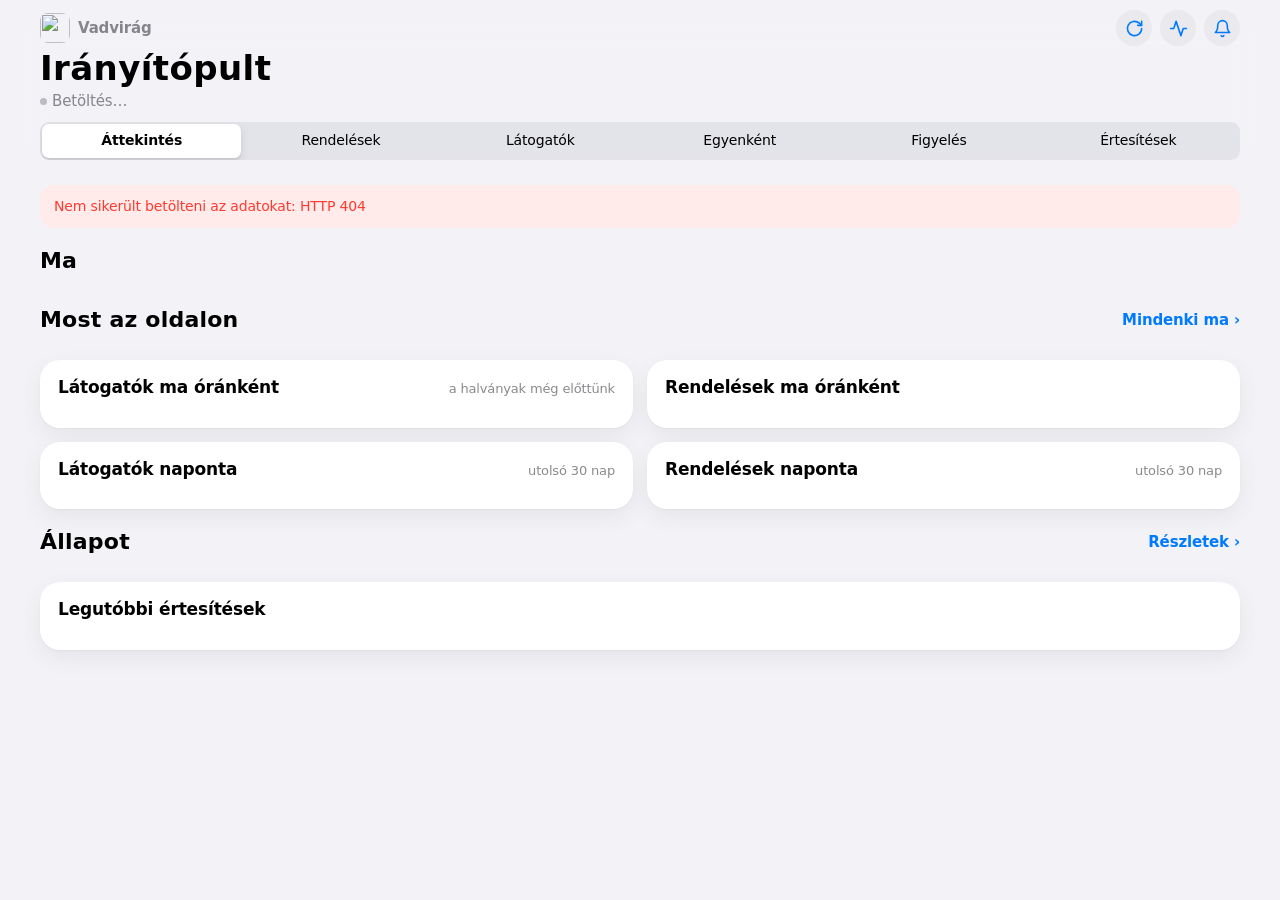
==== dashboard-source/web/index.html @ 9c8f510b "Fix 'e.target.matches is not a function' on in-app browsers Some browsers fire focusin/click with th" ====
<!doctype html>
<html lang="hu">
<head>
<meta charset="utf-8">
<meta name="viewport" content="width=device-width,initial-scale=1,viewport-fit=cover">
<meta name="theme-color" content="#f2f2f7" media="(prefers-color-scheme: light)">
<meta name="theme-color" content="#000000" media="(prefers-color-scheme: dark)">
<meta name="apple-mobile-web-app-capable" content="yes">
<meta name="apple-mobile-web-app-title" content="Irányítópult">
<link rel="icon" href="/icon.png">
<link rel="apple-touch-icon" href="/icon.png">
<title>Irányítópult – Vadvirág</title>
<style>
/* ugyanaz a rendszer, mint a Vadvirág Rendelések appban */
:root{
  --bg:#f2f2f7;--card:#ffffff;--card2:#f2f2f7;--fill:rgba(118,118,128,.12);--fill2:rgba(118,118,128,.08);
  --label:#000;--label2:rgba(60,60,67,.6);--label3:rgba(60,60,67,.3);--sep:rgba(60,60,67,.18);
  --red:#ff3b30;--green:#34c759;--blue:#007aff;--orange:#ff9500;--purple:#af52de;--teal:#30b0c7;--indigo:#5856d6;--pink:#ff2d55;--brand:#c4140a;
  --bar:rgba(242,242,247,.78);--shadow:0 1px 2px rgba(0,0,0,.04),0 8px 24px rgba(0,0,0,.06);
  --grid:rgba(60,60,67,.1);--tip:#1c1c1e;
}
@media (prefers-color-scheme:dark){:root{
  --bg:#000;--card:#1c1c1e;--card2:#2c2c2e;--fill:rgba(118,118,128,.24);--fill2:rgba(118,118,128,.16);
  --label:#fff;--label2:rgba(235,235,245,.6);--label3:rgba(235,235,245,.3);--sep:rgba(84,84,88,.6);
  --red:#ff453a;--green:#30d158;--blue:#0a84ff;--orange:#ff9f0a;--purple:#bf5af2;--teal:#40c8e0;--indigo:#5e5ce6;--pink:#ff375f;
  --bar:rgba(0,0,0,.72);--shadow:none;--grid:rgba(235,235,245,.1);--tip:#3a3a3c;
}}
*{box-sizing:border-box;margin:0;padding:0;-webkit-tap-highlight-color:transparent}
html{-webkit-text-size-adjust:100%}
body{background:var(--bg);color:var(--label);font:15px/1.4 -apple-system,BlinkMacSystemFont,"SF Pro Text","Inter","Segoe UI Variable","Segoe UI",system-ui,sans-serif;letter-spacing:-.01em;-webkit-font-smoothing:antialiased;min-height:100vh}
button,input,select{font:inherit;letter-spacing:inherit;color:inherit}
button{cursor:pointer;border:0;background:none;padding:0}
a{color:var(--blue);text-decoration:none}
svg{width:18px;height:18px;fill:none;stroke:currentColor;stroke-width:2;stroke-linecap:round;stroke-linejoin:round;flex:none}
:focus-visible{outline:3px solid color-mix(in srgb,var(--blue) 50%,transparent);outline-offset:2px;border-radius:10px}

/* navigációs sáv – mint a Rendelésekben */
.nav{position:sticky;top:0;z-index:20;background:var(--bar);backdrop-filter:saturate(180%) blur(20px);-webkit-backdrop-filter:saturate(180%) blur(20px);border-bottom:.5px solid transparent;transition:border-color .2s;padding-top:env(safe-area-inset-top)}
.nav.scrolled{border-bottom-color:var(--sep)}
.navrow{max-width:1240px;margin:0 auto;display:flex;align-items:center;gap:8px;padding:10px 20px 0;min-height:44px}
.navrow .sp{flex:1}
.applogo{width:30px;height:30px;border-radius:8px;display:block}
.navname{font-weight:600;font-size:15px;color:var(--label2)}
.ibtn{width:36px;height:36px;border-radius:50%;display:grid;place-items:center;background:var(--fill2);color:var(--blue);transition:transform .15s,background .15s;position:relative}
.ibtn:active{transform:scale(.92);background:var(--fill)}
.ibtn svg{width:19px;height:19px}
.ibtn.spin svg{animation:spin .8s linear infinite}
@keyframes spin{to{transform:rotate(360deg)}}
.ibtn .bdg[hidden]{display:none}
.ibtn .bdg{position:absolute;top:-3px;right:-3px;min-width:18px;height:18px;border-radius:9px;background:var(--red);color:#fff;font-size:11px;font-weight:700;display:grid;place-items:center;padding:0 5px}
.ttl{max-width:1240px;margin:0 auto;padding:2px 20px 10px}
.ttl h1{font-size:34px;line-height:41px;font-weight:700;letter-spacing:.012em}
.ttl .sub{color:var(--label2);font-size:15px;margin-top:2px;display:flex;gap:6px 14px;flex-wrap:wrap;align-items:center}
.dot{width:7px;height:7px;border-radius:50%;display:inline-block;margin-right:5px;vertical-align:1px;background:var(--label3)}
.dot.g{background:var(--green)}.dot.r{background:var(--red)}.dot.o{background:var(--orange)}
.dot.live{background:var(--green);box-shadow:0 0 0 0 color-mix(in srgb,var(--green) 60%,transparent);animation:ping 2s infinite}
@keyframes ping{70%{box-shadow:0 0 0 6px transparent}100%{box-shadow:0 0 0 0 transparent}}

/* szegmentált vezérlő csúszó gombbal */
.segwrap{max-width:1240px;margin:0 auto;padding:0 20px 12px}
.seg{display:flex;background:var(--fill);border-radius:9px;padding:2px;position:relative;overflow-x:auto;scrollbar-width:none}
.seg::-webkit-scrollbar{display:none}
.seg button{flex:1;min-width:max-content;padding:7px 14px;font-size:14px;font-weight:500;border-radius:7px;position:relative;z-index:1;white-space:nowrap;transition:color .2s}
.seg button[aria-selected=true],.seg button[aria-pressed=true]{font-weight:600}
.seg .knob{position:absolute;top:2px;bottom:2px;border-radius:7px;background:var(--card);box-shadow:0 3px 8px rgba(0,0,0,.12),0 3px 1px rgba(0,0,0,.04);transition:left .32s cubic-bezier(.3,.7,.2,1),width .32s cubic-bezier(.3,.7,.2,1);z-index:0}
@media (prefers-color-scheme:dark){.seg .knob{background:#636366}}
.seg .n{display:inline-block;min-width:20px;height:20px;line-height:20px;padding:0 6px;border-radius:10px;font-size:12px;font-weight:600;margin-left:6px;background:var(--red);color:#fff;font-variant-numeric:tabular-nums}
.seg.small{display:inline-flex}
.seg.small button{padding:6px 12px;font-size:13px}

main{max-width:1240px;margin:0 auto;padding:6px 20px 60px}
.view[hidden]{display:none}
.hdr{display:flex;align-items:center;gap:12px;flex-wrap:wrap;margin:18px 0 10px}
.hdr h2{font-size:22px;font-weight:700;letter-spacing:.01em}
.hdr .sp{flex:1}
.grid{display:grid;gap:14px}
.g2{grid-template-columns:repeat(2,minmax(0,1fr))}
.g3{grid-template-columns:repeat(3,minmax(0,1fr))}
.card{background:var(--card);border-radius:20px;box-shadow:var(--shadow);padding:16px 18px;min-width:0}
.card h3{font-size:17px;font-weight:600;margin-bottom:12px;display:flex;align-items:baseline;gap:8px}
.card h3 small{font-size:13px;font-weight:400;color:var(--label2);margin-left:auto;text-align:right}
.card .note,.note{font-size:13px;color:var(--label2);margin-top:10px;line-height:1.4}

/* KPI csempék, ikonnal */
.kpis{display:grid;grid-template-columns:repeat(auto-fill,minmax(170px,1fr));gap:12px}
.kpi{background:var(--card);border-radius:18px;box-shadow:var(--shadow);padding:14px 16px;min-width:0}
.kpi .h{display:flex;align-items:center;gap:8px;font-size:13px;color:var(--label2);font-weight:500}
.sq{width:26px;height:26px;border-radius:7px;display:grid;place-items:center;color:#fff;flex:none}
.sq svg{width:15px;height:15px;stroke-width:2.2}
.kpi .v{font-size:28px;font-weight:700;margin-top:8px;letter-spacing:-.02em;font-variant-numeric:tabular-nums;white-space:nowrap;overflow:hidden;text-overflow:ellipsis}
.kpi .s{font-size:13px;color:var(--label2);margin-top:2px;white-space:nowrap;overflow:hidden;text-overflow:ellipsis}
.up{color:var(--green);font-weight:600}.down{color:var(--red);font-weight:600}

/* állapot */
.checks{display:grid;grid-template-columns:repeat(auto-fill,minmax(220px,1fr));gap:12px}
.chk{display:flex;gap:12px;align-items:flex-start;background:var(--card);border-radius:18px;box-shadow:var(--shadow);padding:14px 16px}
.chk b{display:block;font-size:15px;font-weight:600}
.chk>div>span{display:block;font-size:13px;color:var(--label2);line-height:1.35;word-break:break-word}
.chk.bad{box-shadow:inset 0 0 0 1.5px var(--red),var(--shadow)}

/* oszlopdiagram */
.chart{position:relative}
.chart svg{width:100%;height:auto;display:block;overflow:visible;fill:none;stroke:none}
.chart .ax{font:500 11px -apple-system,BlinkMacSystemFont,"Inter",system-ui,sans-serif;fill:var(--label2);stroke:none}
.chart .gl{stroke:var(--grid);stroke-width:1}
.chart .hit{fill:transparent}
.chart .b{opacity:.92}.chart .b.dim{opacity:.35}.chart .b.on{opacity:1;filter:brightness(.88)}
.tip{position:absolute;pointer-events:none;background:var(--tip);color:#fff;font-size:12.5px;font-weight:500;padding:6px 10px;border-radius:9px;white-space:nowrap;transform:translate(-50%,-100%);margin-top:-8px;opacity:0;transition:opacity .12s;z-index:50;box-shadow:0 6px 18px rgba(0,0,0,.18)}
.tip.show{opacity:1}
.empty{color:var(--label2);font-size:14px;padding:18px 0;text-align:center}

/* sávos lista */
.bl{list-style:none;display:grid;gap:9px}
.bl li{display:grid;grid-template-columns:minmax(0,1fr) auto;gap:3px 10px;font-size:14.5px;align-items:baseline}
.bl .n{overflow:hidden;text-overflow:ellipsis;white-space:nowrap}
.bl .c{font-weight:600;font-variant-numeric:tabular-nums}
.bl .c small{color:var(--label2);font-weight:400;margin-left:5px}
.bl .t{grid-column:1/-1;height:6px;border-radius:3px;background:var(--fill2);overflow:hidden}
.bl .t i{display:block;height:100%;border-radius:3px;background:var(--blue)}
.bl.green .t i{background:var(--green)}.bl.orange .t i{background:var(--orange)}.bl.purple .t i{background:var(--purple)}.bl.teal .t i{background:var(--teal)}.bl.red .t i{background:var(--red)}.bl.indigo .t i{background:var(--indigo)}

/* tölcsér */
.funnel{display:grid;gap:10px}
.fs{display:grid;grid-template-columns:170px minmax(0,1fr) 76px;gap:12px;align-items:center;font-size:14.5px}
.fs .t{height:28px;background:var(--fill2);border-radius:8px;overflow:hidden}
.fs .t i{display:block;height:100%;background:var(--blue);border-radius:8px;transition:width .5s cubic-bezier(.2,.8,.2,1)}
.fs:last-child .t i{background:var(--green)}
.fs .c{text-align:right;font-weight:600;font-variant-numeric:tabular-nums}
.fs .c small{display:block;font-weight:400;color:var(--label2);font-size:12px}

/* listák: rendelések, látogatók (mint egy iOS lista) */
.list{background:var(--card);border-radius:20px;box-shadow:var(--shadow);overflow:hidden}
.row{display:grid;grid-template-columns:auto minmax(0,1fr) auto;gap:2px 12px;padding:12px 16px;align-items:center;position:relative;width:100%;text-align:left}
.row+.row::before,.row+.det::before{content:"";position:absolute;top:0;left:56px;right:0;border-top:.5px solid var(--sep)}
.row .sq{width:30px;height:30px;border-radius:8px;grid-row:span 2}
.row .sq svg{width:17px;height:17px}
.row b{font-weight:600;font-size:15px;overflow:hidden;text-overflow:ellipsis;white-space:nowrap}
.row .meta{font-size:13px;color:var(--label2);overflow:hidden;text-overflow:ellipsis;white-space:nowrap;grid-column:2}
.row .right{grid-row:span 2;display:flex;gap:6px;align-items:center;justify-content:flex-end;flex-wrap:wrap;max-width:220px}
.row.click{cursor:pointer}
.row.click:active{background:var(--fill2)}
.row .chev{color:var(--label3);width:14px;height:14px;transition:transform .2s}
.row[aria-expanded=true] .chev{transform:rotate(90deg)}
.pill{display:inline-flex;align-items:center;gap:4px;font-size:12px;font-weight:600;padding:2px 8px;border-radius:999px;white-space:nowrap;background:var(--fill);color:var(--label2)}
.pill.g{background:color-mix(in srgb,var(--green) 16%,transparent);color:var(--green)}
.pill.o{background:color-mix(in srgb,var(--orange) 18%,transparent);color:color-mix(in srgb,var(--orange) 80%,#000)}
.pill.b{background:color-mix(in srgb,var(--blue) 14%,transparent);color:var(--blue)}
.pill.r{background:color-mix(in srgb,var(--red) 14%,transparent);color:var(--red)}
@media (prefers-color-scheme:dark){.pill.o{color:var(--orange)}}
.det{position:relative;padding:4px 16px 16px 58px;font-size:14px}
.det[hidden]{display:none}
.facts{display:grid;grid-template-columns:repeat(auto-fill,minmax(170px,1fr));gap:6px 18px;margin:8px 0 12px}
.facts div{font-size:13px;color:var(--label2)}
.facts div b{display:block;color:var(--label);font-size:14px;font-weight:500}
.tl{list-style:none;display:grid;gap:0;border-left:2px solid var(--sep);margin-left:6px}
.tl li{position:relative;padding:4px 0 8px 18px;font-size:14px}
.tl li::before{content:"";position:absolute;left:-6px;top:9px;width:10px;height:10px;border-radius:50%;background:var(--card);border:2px solid var(--blue)}
.tl li.g::before{border-color:var(--green);background:var(--green)}
.tl li.o::before{border-color:var(--orange)}
.tl li.r::before{border-color:var(--red)}
.tl time{color:var(--label2);font-size:12.5px;margin-right:8px;font-variant-numeric:tabular-nums}
.chips{display:flex;gap:6px;flex-wrap:wrap}

/* táblázat (rendelések) */
.tbl{width:100%;border-collapse:collapse;font-size:14px}
.tbl th{text-align:left;font-weight:600;color:var(--label2);font-size:12.5px;padding:8px;border-bottom:.5px solid var(--sep);white-space:nowrap}
.tbl td{padding:10px 8px;border-bottom:.5px solid var(--sep);vertical-align:top}
.tbl tr:last-child td{border-bottom:0}
.tbl td.num{text-align:right;font-variant-numeric:tabular-nums;white-space:nowrap}
.tbl .sub{color:var(--label2);font-size:12.5px}
.tbl-wrap{overflow-x:auto;margin:0 -6px}

/* riasztások */
.alerts{list-style:none}
.al{display:grid;grid-template-columns:auto minmax(0,1fr) auto;gap:2px 12px;padding:12px 0;position:relative}
.al+.al{border-top:.5px solid var(--sep)}
.al .sq{grid-row:span 2;width:28px;height:28px}
.al b{font-size:14.5px;font-weight:600}
.al time{font-size:12.5px;color:var(--label2);white-space:nowrap}
.al p{grid-column:2/-1;font-size:13.5px;color:var(--label2);white-space:pre-line;word-break:break-word}
.al .ns{grid-column:2/-1;font-size:12.5px;color:var(--red)}

/* beállítások – csoportosított iOS lista */
.group{background:var(--card);border-radius:14px;box-shadow:var(--shadow);overflow:hidden;margin-bottom:8px}
.gl-row{display:flex;align-items:center;gap:12px;padding:11px 16px;min-height:48px;position:relative}
.gl-row+.gl-row::before{content:"";position:absolute;top:0;left:16px;right:0;border-top:.5px solid var(--sep)}
.gl-row label,.gl-row .lb{flex:1;font-size:15.5px}
.gl-row input[type=text],.gl-row input[type=url],.gl-row input[type=password],.gl-row input[type=number],.gl-row input[type=time]{border:0;background:transparent;text-align:right;outline:0;font-size:15.5px;color:var(--label2);min-width:0;width:55%}
.gl-row input:focus{color:var(--label)}
.ghead{font-size:13px;color:var(--label2);text-transform:none;padding:18px 16px 7px}
.gfoot{font-size:13px;color:var(--label2);padding:0 16px 6px;line-height:1.4}
.sw{position:relative;width:51px;height:31px;flex:none}
.sw input{opacity:0;position:absolute;inset:0;margin:0;cursor:pointer;z-index:1}
.sw i{position:absolute;inset:0;border-radius:16px;background:var(--fill);transition:background .2s}
.sw i::after{content:"";position:absolute;top:2px;left:2px;width:27px;height:27px;border-radius:50%;background:#fff;box-shadow:0 3px 8px rgba(0,0,0,.15),0 3px 1px rgba(0,0,0,.06);transition:transform .25s cubic-bezier(.3,.7,.2,1)}
.sw input:checked+i{background:var(--green)}
.sw input:checked+i::after{transform:translateX(20px)}
.sw input:focus-visible+i{outline:3px solid color-mix(in srgb,var(--blue) 50%,transparent);outline-offset:2px}
.btn{display:inline-flex;align-items:center;justify-content:center;gap:8px;height:46px;padding:0 20px;border-radius:12px;font-weight:600;font-size:16px;white-space:nowrap;transition:transform .12s,opacity .15s}
.btn:active{transform:scale(.97)}
.btn-blue{background:var(--blue);color:#fff}
.btn-gray{background:var(--fill);color:var(--blue)}
.btns{display:flex;gap:10px;flex-wrap:wrap;margin-top:14px}
.msg{font-size:14px;font-weight:600;margin-top:10px}
.msg.ok{color:var(--green)}.msg.err{color:var(--red)}
.howto{font-size:14.5px;line-height:1.5}
.howto ol{padding-left:20px;display:grid;gap:6px;margin-top:8px}
code{background:var(--fill);padding:1px 6px;border-radius:6px;font-size:13px}
.err-box{background:color-mix(in srgb,var(--red) 10%,var(--card));color:var(--red);border-radius:14px;padding:12px 14px;font-size:14px;margin:6px 0 10px;font-weight:500}
.linkbtn{color:var(--blue);font-weight:600}

@media (max-width:900px){
  .g2,.g3{grid-template-columns:minmax(0,1fr)}
  .fs{grid-template-columns:120px minmax(0,1fr) 62px;font-size:13.5px}
  .hide-m{display:none}
  .row .right{max-width:120px}
}
@media (max-width:600px){
  .navrow,.ttl,.segwrap,main{padding-left:16px;padding-right:16px}
  .ttl h1{font-size:30px;line-height:36px}
  .seg button{padding:7px 11px;font-size:13.5px}
  .row{grid-template-columns:auto minmax(0,1fr)}
  .row b{white-space:normal}
  .row .right{grid-row:auto;grid-column:2;justify-content:flex-start;max-width:none;margin-top:4px}
  .row .chev{display:none}
  .facts{grid-template-columns:repeat(2,minmax(0,1fr))}
  .kpis{grid-template-columns:repeat(2,minmax(0,1fr));gap:10px}
  .kpi{padding:12px 14px}
  .kpi .v{font-size:23px}
  .checks{grid-template-columns:minmax(0,1fr)}
  .card{padding:14px 15px}
  .det{padding-left:16px}
  .gl-row input[type=text],.gl-row input[type=url],.gl-row input[type=password]{width:58%}
}
@media (prefers-reduced-motion:reduce){*{animation:none!important;transition:none!important}}
</style>
</head>
<body>
<header class="nav" id="nav">
  <div class="navrow">
    <img class="applogo" src="/logo.svg" alt="">
    <span class="navname">Vadvirág</span>
    <span class="sp"></span>
    <button class="ibtn" id="refresh" aria-label="Frissítés" title="Frissítés"><svg viewBox="0 0 24 24"><path d="M21 12a9 9 0 1 1-3-6.7L21 8"/><path d="M21 3v5h-5"/></svg></button>
    <button class="ibtn" id="toHealth" aria-label="Hibák és figyelés" title="Hibák és figyelés"><svg viewBox="0 0 24 24"><path d="M22 12h-4l-3 9L9 3l-3 9H2"/></svg><span class="bdg" id="badBadge" hidden></span></button>
    <button class="ibtn" id="toSettings" aria-label="Értesítések beállítása" title="Értesítések"><svg viewBox="0 0 24 24"><path d="M6 8a6 6 0 0 1 12 0c0 7 3 9 3 9H3s3-2 3-9"/><path d="M10.3 21a1.94 1.94 0 0 0 3.4 0"/></svg></button>
  </div>
  <div class="ttl">
    <h1>Irányítópult</h1>
    <div class="sub" id="sub"><span><span class="dot"></span>Betöltés…</span></div>
  </div>
  <div class="segwrap"><div class="seg" id="tabs" role="tablist">
    <button role="tab" data-view="home" aria-selected="true">Áttekintés</button>
    <button role="tab" data-view="orders">Rendelések</button>
    <button role="tab" data-view="visits">Látogatók</button>
    <button role="tab" data-view="people">Egyenként</button>
    <button role="tab" data-view="health">Figyelés</button>
    <button role="tab" data-view="settings">Értesítések</button>
  </div></div>
</header>

<main>
  <div id="topErr"></div>

  <!-- ========== ÁTTEKINTÉS ========== -->
  <section class="view" id="v-home">
    <div class="hdr"><h2>Ma</h2><span class="sp"></span><span class="note" id="todayLbl" style="margin:0"></span></div>
    <div class="kpis" id="kpiHome"></div>
    <div class="hdr"><h2>Most az oldalon</h2><span class="sp"></span><button class="linkbtn" data-goto="people">Mindenki ma ›</button></div>
    <div class="list" id="liveList"></div>
    <div class="grid g2" style="margin-top:14px">
      <div class="card"><h3>Látogatók ma óránként<small>a halványak még előttünk</small></h3><div class="chart" id="chHourVis"></div></div>
      <div class="card"><h3>Rendelések ma óránként</h3><div class="chart" id="chHourOrd"></div></div>
      <div class="card"><h3>Látogatók naponta<small>utolsó 30 nap</small></h3><div class="chart" id="chDayVis"></div></div>
      <div class="card"><h3>Rendelések naponta<small>utolsó 30 nap</small></h3><div class="chart" id="chDayOrd"></div></div>
    </div>
    <div class="hdr"><h2>Állapot</h2><span class="sp"></span><button class="linkbtn" data-goto="health">Részletek ›</button></div>
    <div class="checks" id="checksHome"></div>
    <div class="card" style="margin-top:14px"><h3>Legutóbbi értesítések</h3><ul class="alerts" id="alertsHome"></ul></div>
  </section>

  <!-- ========== RENDELÉSEK ========== -->
  <section class="view" id="v-orders" hidden>
    <div class="hdr"><h2>Rendelések</h2><span class="sp"></span><div class="seg small" data-period></div></div>
    <div class="kpis" id="kpiOrders"></div>
    <div class="grid g2" style="margin-top:14px">
      <div class="card"><h3>Rendelések naponta</h3><div class="chart" id="chOrdDays"></div></div>
      <div class="card"><h3>Online bevétel naponta<small>forint</small></h3><div class="chart" id="chRevDays"></div></div>
      <div class="card"><h3>Mikor rendelnek?<small>óra szerint</small></h3><div class="chart" id="chOrdHours"></div></div>
      <div class="card"><h3>A hét napjai szerint</h3><div class="chart" id="chOrdWeek"></div></div>
    </div>
    <div class="grid g3" style="margin-top:14px">
      <div class="card"><h3>Legtöbbet rendelt ételek<small>adag</small></h3><ul class="bl green" id="topDishes"></ul></div>
      <div class="card"><h3>Legjobb vendégek<small>rendelés · összeg</small></h3><ul class="bl orange" id="topCust"></ul><p class="note">A vendégeket a telefonszámukból képzett névtelen kód alapján ismerjük fel.</p></div>
      <div class="card"><h3>Települések<small>kiszállítás</small></h3><ul class="bl teal" id="topTowns"></ul></div>
      <div class="card"><h3>Átvétel és fizetés</h3><ul class="bl purple" id="modes"></ul></div>
      <div class="card"><h3>Bevétel átvétel szerint</h3><ul class="bl orange" id="revModes"></ul></div>
      <div class="card"><h3>Elutasítás okai</h3><ul class="bl red" id="rejects"></ul></div>
      <div class="card"><h3>Honnan jöttek a rendelők?<small>akik elfogadták a sütit</small></h3><ul class="bl purple" id="ordRefs"></ul></div>
      <div class="card"><h3>Hányadik látogatáson rendeltek?</h3><ul class="bl indigo" id="ordVisits"></ul></div>
    </div>
    <div class="hdr"><h2>Lista</h2><span class="sp"></span><span class="note" id="ordCount" style="margin:0"></span></div>
    <div class="card"><div class="tbl-wrap"><table class="tbl" id="ordTable"></table></div>
      <p class="note">A vendégek telefonszámát, e-mail címét és pontos címét itt szándékosan nem mutatjuk; azokat a Rendelések appban látod.</p></div>
  </section>

  <!-- ========== LÁTOGATÓK ========== -->
  <section class="view" id="v-visits" hidden>
    <div class="hdr"><h2>Látogatók</h2><span class="sp"></span><div class="seg small" data-period></div></div>
    <div class="kpis" id="kpiVisits"></div>
    <div class="grid g2" style="margin-top:14px">
      <div class="card"><h3>Látogatók naponta</h3><div class="chart" id="chVisDays"></div></div>
      <div class="card"><h3>Napszak<small>látogatók óra szerint</small></h3><div class="chart" id="chVisHours"></div></div>
    </div>
    <div class="card" style="margin-top:14px"><h3>Látogatótól a rendelésig</h3><div class="funnel" id="funnel"></div>
      <p class="note">Minden lépésnél egyedi látogatókat számolunk: aki aznap többször is megnézte az étlapot, egynek számít.</p></div>
    <div class="grid g3" style="margin-top:14px">
      <div class="card"><h3>Mennyi ideig maradtak?</h3><ul class="bl indigo" id="durs"></ul></div>
      <div class="card"><h3>Meddig görgettek le?</h3><ul class="bl indigo" id="scrolls"></ul></div>
      <div class="card"><h3>Honnan jöttek?</h3><ul class="bl" id="refs"></ul></div>
      <div class="card"><h3>Eszköz</h3><ul class="bl" id="devices"></ul></div>
      <div class="card"><h3>Telefon / gép típusa</h3><ul class="bl" id="models"></ul><p class="note">A pontos típust a Chrome, Edge és Samsung böngésző árulja el; iPhone-nál csak annyit, hogy iPhone.</p></div>
      <div class="card"><h3>Rendszer</h3><ul class="bl" id="oss"></ul></div>
      <div class="card"><h3>Böngésző</h3><ul class="bl" id="browsers"></ul></div>
      <div class="card"><h3>Képernyőméret</h3><ul class="bl" id="screens"></ul></div>
      <div class="card"><h3>Ország</h3><ul class="bl teal" id="countries"></ul></div>
      <div class="card"><h3>Város</h3><ul class="bl teal" id="cities"></ul><p class="note" id="cityNote"></p></div>
      <div class="card"><h3>Kampánylinkek<small>utm / Facebook</small></h3><ul class="bl purple" id="campaigns"></ul></div>
      <div class="card"><h3>Az oldal nyelve</h3><ul class="bl" id="langs"></ul></div>
      <div class="card"><h3>A böngésző nyelve</h3><ul class="bl" id="blangs"></ul></div>
      <div class="card"><h3>Kapcsolat</h3><ul class="bl" id="conns"></ul></div>
      <div class="card"><h3>Mit néztek meg?<small>az oldalmegnyitások %-a</small></h3><ul class="bl" id="sections"></ul></div>
      <div class="card"><h3>Mit csináltak?</h3><ul class="bl orange" id="events"></ul></div>
      <div class="card"><h3>Kosárba tett ételek</h3><ul class="bl green" id="adds"></ul></div>
      <div class="card"><h3>Keresett települések<small>szállítunk oda</small></h3><ul class="bl teal" id="towns"></ul></div>
      <div class="card"><h3>Keresték, de nem szállítunk oda</h3><ul class="bl red" id="townsNo"></ul><p class="note">Ha valahonnan sokan keresnek, érdemes lehet oda is szállítani.</p></div>
    </div>
    <p class="note" style="margin-top:16px">Alapból sütik nélkül számolunk: naponta cserélődő, névtelen azonosítóval, IP-cím tárolása nélkül. Aki a weboldalon elfogadja a sütit, azt napokon át is felismerjük – csak náluk látszik, hogy visszatérnek-e, és a rendelésükhöz, honnan jöttek.</p>
  </section>

  <!-- ========== EGYENKÉNT ========== -->
  <section class="view" id="v-people" hidden>
    <div class="hdr"><h2>Látogatók egyenként</h2><span class="sp"></span><div class="seg small" id="dayPick"></div></div>
    <p class="note" style="margin:-4px 0 12px">Koppints egy látogatóra, hogy lásd, mit csinált. A részleteket 7 napig őrizzük.</p>
    <div class="list" id="peopleList"></div>
  </section>

  <!-- ========== FIGYELÉS ========== -->
  <section class="view" id="v-health" hidden>
    <div class="hdr"><h2>Figyelés</h2><span class="sp"></span><button class="btn btn-gray" id="checkNow" style="height:36px;font-size:14px"><svg viewBox="0 0 24 24"><path d="M21 12a9 9 0 1 1-3-6.7L21 8"/><path d="M21 3v5h-5"/></svg>Ellenőrzés most</button></div>
    <div class="checks" id="checksFull"></div>
    <div class="grid g2" style="margin-top:14px">
      <div class="card"><h3>Értesítések naplója</h3><ul class="alerts" id="alertsFull"></ul></div>
      <div class="card"><h3>Hibák a weboldalon<small>böngésző és szerver</small></h3><ul class="alerts" id="siteErrors"></ul></div>
    </div>
  </section>

  <!-- ========== ÉRTESÍTÉSEK ========== -->
  <section class="view" id="v-settings" hidden>
    <div class="grid g2" style="margin-top:12px;align-items:start">
      <form id="setForm" autocomplete="off">
        <div class="ghead">NTFY</div>
        <div class="group">
          <div class="gl-row"><label for="f_topic">Téma neve</label><input id="f_topic" type="text" name="ntfy_topic" spellcheck="false" placeholder="vadvirag-…"></div>
          <div class="gl-row"><label for="f_srv">Szerver</label><input id="f_srv" type="url" name="ntfy_server" placeholder="https://ntfy.sh"></div>
          <div class="gl-row"><label for="f_tok">Token</label><input id="f_tok" type="password" name="ntfy_token" placeholder="nem kötelező"></div>
        </div>
        <div class="gfoot">Az ntfy.sh-n a téma nyilvános: aki tudja a nevét, olvashatja, ezért legyen nehezen kitalálható. <button type="button" class="linkbtn" id="genTopic">Véletlen név kérése</button></div>

        <div class="ghead">MIRŐL SZÓLJON?</div>
        <div class="group">
          <div class="gl-row"><span class="lb">Minden új rendelés</span><span class="sw"><input type="checkbox" name="notify_new_order" aria-label="Minden új rendelés"><i></i></span></div>
          <div class="gl-row"><span class="lb">Új üzenet (foglalás, kérdés)</span><span class="sw"><input type="checkbox" name="notify_messages" aria-label="Új üzenet"><i></i></span></div>
          <div class="gl-row"><span class="lb">Napi összesítő</span><span class="sw"><input type="checkbox" name="daily_summary" aria-label="Napi összesítő"><i></i></span></div>
          <div class="gl-row"><label for="f_time">Az összesítő időpontja</label><input id="f_time" type="time" name="summary_time"></div>
          <div class="gl-row"><label for="f_pend">Szólj, ha egy rendelés ennyi perce vár</label><input id="f_pend" type="number" name="pending_minutes" min="0" max="240" style="width:70px"></div>
        </div>
        <div class="gfoot">0 perc = nem szól a váró rendelésekről.</div>

        <div class="ghead">HIBÁK</div>
        <div class="group">
          <div class="gl-row"><span class="lb">A weboldal nem válaszol</span><span class="sw"><input type="checkbox" data-mute="site" aria-label="A weboldal nem válaszol"><i></i></span></div>
          <div class="gl-row"><span class="lb">A rendeléskezelő nem válaszol</span><span class="sw"><input type="checkbox" data-mute="orders" aria-label="A rendeléskezelő nem válaszol"><i></i></span></div>
          <div class="gl-row"><span class="lb">Nem működik az online rendelés</span><span class="sw"><input type="checkbox" data-mute="link" aria-label="Nem működik az online rendelés"><i></i></span></div>
          <div class="gl-row"><span class="lb">A domain kívülről nem érhető el</span><span class="sw"><input type="checkbox" data-mute="public" aria-label="A domain kívülről nem érhető el"><i></i></span></div>
          <div class="gl-row"><span class="lb">Rendelés túl régóta vár</span><span class="sw"><input type="checkbox" data-mute="pending" aria-label="Rendelés túl régóta vár"><i></i></span></div>
          <div class="gl-row"><span class="lb">Nem ment el a vendég e-mailje</span><span class="sw"><input type="checkbox" data-mute="email" aria-label="Nem ment el a vendég e-mailje"><i></i></span></div>
          <div class="gl-row"><span class="lb">Hibák a weboldalon</span><span class="sw"><input type="checkbox" data-mute="errors" aria-label="Hibák a weboldalon"><i></i></span></div>
          <div class="gl-row"><span class="lb">Kevés a szabad hely</span><span class="sw"><input type="checkbox" data-mute="disk" aria-label="Kevés a szabad hely"><i></i></span></div>
        </div>

        <div class="ghead">CÍMEK</div>
        <div class="group">
          <div class="gl-row"><label for="f_pub">Weboldal</label><input id="f_pub" type="url" name="public_url" placeholder="https://www.vadviragetterem.com"></div>
          <div class="gl-row"><label for="f_ord">Rendeléskezelő</label><input id="f_ord" type="url" name="orders_url" placeholder="nem kötelező"></div>
        </div>
        <div class="gfoot">A weboldalt öt percenként kívülről is megnézzük. Ha megadod a rendeléskezelő címét, a rendelésekről szóló értesítésre koppintva az nyílik meg.</div>

        <div class="btns"><button class="btn btn-blue" type="submit">Mentés</button><button class="btn btn-gray" type="button" id="testBtn"><svg viewBox="0 0 24 24"><path d="M6 8a6 6 0 0 1 12 0c0 7 3 9 3 9H3s3-2 3-9"/><path d="M10.3 21a1.94 1.94 0 0 0 3.4 0"/></svg>Próba értesítés</button></div>
        <p class="msg" id="setMsg" role="status"></p>
      </form>
      <div class="card howto" style="margin-top:44px">
        <h3>Így állítsd be a telefonodon</h3>
        <ol>
          <li>Telepítsd az <b>ntfy</b> appot (App Store / Google Play).</li>
          <li>Itt kérj egy véletlen témanevet, és nyomd meg a <b>Mentés</b> gombot.</li>
          <li>Az ntfy appban nyomd meg a <b>+</b> gombot, és írd be ugyanazt a témanevet (szerver: <code>ntfy.sh</code>).</li>
          <li>Nyomd meg a <b>Próba értesítés</b> gombot – pár másodpercen belül meg kell jelennie.</li>
          <li>iPhone-on engedélyezd az ntfy értesítéseit a Beállítások → Értesítések menüben.</li>
        </ol>
        <p class="note">A hibákról akkor szólunk, ha két egymás utáni ellenőrzésnél is fennállnak, és azt is jelezzük, amikor megszűnnek.</p>
      </div>
    </div>
  </section>
</main>
<div class="tip" id="tip"></div>

<script>
// Az esemény célpontja elemként (szöveg csomópontnál a szülője; ablak/dokumentum esetén null)
const tgt = e => { let t = e && e.target; if (t && t.nodeType === 3) t = t.parentNode; return t && t.nodeType === 1 ? t : null; };
(() => {
'use strict';
const $ = id => document.getElementById(id);
const $$ = (s, r = document) => [...r.querySelectorAll(s)];
const esc = s => String(s ?? '').replace(/[&<>"']/g, c => ({'&':'&amp;','<':'&lt;','>':'&gt;','"':'&quot;',"'":'&#39;'}[c]));
const huf = n => String(Math.round(n || 0)).replace(/\B(?=(\d{3})+(?!\d))/g, ' ');
const TZ = 'Europe/Budapest';
const dayKey = d => new Intl.DateTimeFormat('sv-SE', { timeZone: TZ }).format(new Date(d));
const hourOf = d => +new Intl.DateTimeFormat('en-GB', { timeZone: TZ, hour: '2-digit', hourCycle: 'h23' }).format(new Date(d));
const wdOf = d => ['Mon','Tue','Wed','Thu','Fri','Sat','Sun'].indexOf(new Intl.DateTimeFormat('en-GB', { timeZone: TZ, weekday: 'short' }).format(new Date(d)));
const fmtTime = d => new Date(d).toLocaleString('hu-HU', { timeZone: TZ, month: 'short', day: 'numeric', hour: '2-digit', minute: '2-digit' });
const fmtHM = d => new Date(d).toLocaleTimeString('hu-HU', { timeZone: TZ, hour: '2-digit', minute: '2-digit' });
const shortDay = k => { const [, m, d] = k.split('-'); return `${+m}.${+d}.`; };
const dayName = k => new Date(k + 'T12:00:00').toLocaleDateString('hu-HU', { weekday: 'short' });
const dur = s => s < 60 ? `${s} mp` : s < 3600 ? `${Math.floor(s / 60)} perc${s % 60 && s < 600 ? ' ' + (s % 60) + ' mp' : ''}` : `${Math.floor(s / 3600)} óra ${Math.floor(s % 3600 / 60)} perc`;
const durShort = s => s < 60 ? s + ' mp' : (Math.round(s / 6) / 10).toString().replace('.', ',') + ' perc';
const pct = (a, b) => b ? Math.round(a / b * 100) + '%' : '–';
let regionName = c => c;
try { const dn = new Intl.DisplayNames(['hu'], { type: 'region' }); regionName = c => { if (c === 'helyi') return 'Helyi hálózat'; try { return dn.of(c) || c; } catch (e) { return c; } }; } catch (e) {}
let langName = c => c;
try { const dl = new Intl.DisplayNames(['hu'], { type: 'language' }); langName = c => { if (!c) return 'ismeretlen'; try { return dl.of(c) || c; } catch (e) { try { return dl.of(c.split('-')[0]) || c; } catch (e2) { return c; } } }; } catch (e) {}

const I = {
  eye: '<svg viewBox="0 0 24 24"><path d="M2 12s3.5-7 10-7 10 7 10 7-3.5 7-10 7S2 12 2 12z"/><circle cx="12" cy="12" r="3"/></svg>',
  users: '<svg viewBox="0 0 24 24"><path d="M16 21v-2a4 4 0 0 0-4-4H6a4 4 0 0 0-4 4v2"/><circle cx="9" cy="7" r="4"/><path d="M22 21v-2a4 4 0 0 0-3-3.9M16 3.1a4 4 0 0 1 0 7.8"/></svg>',
  cart: '<svg viewBox="0 0 24 24"><path d="M6 6h15l-1.5 8.5a2 2 0 0 1-2 1.5H8.6a2 2 0 0 1-2-1.6L5 3H2"/><circle cx="9" cy="20" r="1.4"/><circle cx="17" cy="20" r="1.4"/></svg>',
  coin: '<svg viewBox="0 0 24 24"><circle cx="12" cy="12" r="9"/><path d="M15 9.5c-.6-1-1.7-1.5-3-1.5-1.7 0-3 .9-3 2.2 0 3 6 1.5 6 4.6 0 1.3-1.3 2.2-3 2.2-1.4 0-2.6-.6-3.1-1.6M12 6v2M12 16v2"/></svg>',
  clock: '<svg viewBox="0 0 24 24"><circle cx="12" cy="12" r="9"/><path d="M12 7v5l3 2"/></svg>',
  mail: '<svg viewBox="0 0 24 24"><rect x="3" y="5" width="18" height="14" rx="2"/><path d="m3 7 9 6 9-6"/></svg>',
  live: '<svg viewBox="0 0 24 24"><circle cx="12" cy="12" r="2"/><path d="M16.2 7.8a6 6 0 0 1 0 8.4M7.8 16.2a6 6 0 0 1 0-8.4M19.1 4.9a10 10 0 0 1 0 14.2M4.9 19.1a10 10 0 0 1 0-14.2"/></svg>',
  phone: '<svg viewBox="0 0 24 24"><rect x="7" y="2" width="10" height="20" rx="2.5"/><path d="M11 18h2"/></svg>',
  desktop: '<svg viewBox="0 0 24 24"><rect x="2" y="4" width="20" height="13" rx="2"/><path d="M8 21h8M12 17v4"/></svg>',
  tablet: '<svg viewBox="0 0 24 24"><rect x="4" y="2" width="16" height="20" rx="2.5"/><path d="M11 18h2"/></svg>',
  check: '<svg viewBox="0 0 24 24"><path d="M5 12.5l4.5 4.5L19 7.5"/></svg>',
  alert: '<svg viewBox="0 0 24 24"><path d="M12 8v5M12 16.5v.5"/><circle cx="12" cy="12" r="9"/></svg>',
  dots: '<svg viewBox="0 0 24 24"><circle cx="12" cy="12" r="1"/><circle cx="6" cy="12" r="1"/><circle cx="18" cy="12" r="1"/></svg>',
  bell: '<svg viewBox="0 0 24 24"><path d="M6 8a6 6 0 0 1 12 0c0 7 3 9 3 9H3s3-2 3-9"/></svg>',
  chev: '<svg class="chev" viewBox="0 0 24 24"><path d="m9 6 6 6-6 6"/></svg>',
  bounce: '<svg viewBox="0 0 24 24"><path d="M9 14 4 9l5-5"/><path d="M4 9h11a5 5 0 0 1 0 10h-1"/></svg>',
  trend: '<svg viewBox="0 0 24 24"><path d="m3 17 6-6 4 4 8-8"/><path d="M14 7h7v7"/></svg>',
  repeat: '<svg viewBox="0 0 24 24"><path d="M17 2l4 4-4 4"/><path d="M3 11V9a3 3 0 0 1 3-3h15M7 22l-4-4 4-4"/><path d="M21 13v2a3 3 0 0 1-3 3H3"/></svg>',
  x: '<svg viewBox="0 0 24 24"><path d="M6 6l12 12M18 6 6 18"/></svg>',
  truck: '<svg viewBox="0 0 24 24"><path d="M3 7h11v9H3zM14 10h4l3 3v3h-7"/><circle cx="7" cy="17.5" r="1.6"/><circle cx="17" cy="17.5" r="1.6"/></svg>'
};
const sq = (color, icon) => `<span class="sq" style="background:var(--${color})">${I[icon]}</span>`;
const STATUS = { new: ['Vár', 'o'], preparing: ['Elfogadva', 'b'], done: ['Kész', 'g'], rejected: ['Elutasítva', 'r'] };
const EVENTS = { add: 'Kosárba tett egy ételt', order_btn: '„Rendelés” gombra nyomott', order_page: 'Megnyitotta a rendelési oldalt', order_sent: 'Elküldött egy rendelést',
  wheel: 'Pörgetett a „Mit egyek ma?”-n', wheel_order: '…és rendelt a pörgetésből', town: 'Kiszállítást keresett', form: 'Üzenetet küldött', call: 'Hívás gombra nyomott',
  route: 'Útvonalat kért', fb: 'Facebookra kattintott', lang: 'Nyelvet váltott', drinks: 'Megnézte az itallapot', gallery: 'Képet nagyított a galériában', alg: 'Megnézte az allergéneket', quick: 'Gyors csempét használt', consent_yes: 'Elfogadta a sütit', consent_no: 'Nem kérte a sütit', page: 'Másik oldalt nyitott meg', error: 'Hiba történt a böngészőjében' };
const SECTIONS = { hero: 'a nyitó rész', rolunk: 'Rólunk', etlap: 'Étlap', rendezvenyek: 'Rendezvények', kiszallitas: 'Kiszállítás', galeria: 'Galéria', kapcsolat: 'Kapcsolat' };
const LANGS = { hu: 'Magyar', en: 'Angol', de: 'Német' };
const PAGES = { '/': 'Főoldal', '/en': 'Főoldal (angol)', '/de': 'Főoldal (német)', '/rendeles': 'Rendelési oldal' };
const DUR_ORDER = ['0-10 mp', '10-30 mp', '30 mp-2 perc', '2-5 perc', '5-15 perc', '15+ perc'];
const SCROLL_ORDER = ['0-25%', '25-50%', '50-75%', '75-95%', 'végig'];

let D = null, period = 7, view = 'home', loadedDays = 0, people = null, peopleDay = null, openRows = new Set();

/* ---------- lekérés ---------- */
async function load(manual) {
  const need = Math.max(30, period);
  if (manual) $('refresh').classList.add('spin');
  try {
    const r = await fetch('/api/overview?days=' + need, { cache: 'no-store' });
    if (!r.ok) throw new Error('HTTP ' + r.status);
    D = await r.json(); loadedDays = need;
    render();
    if (view === 'people') loadPeople();
  } catch (e) { $('topErr').innerHTML = `<div class="err-box">Nem sikerült betölteni az adatokat: ${esc(e.message)}</div>`; }
  $('refresh').classList.remove('spin');
}
async function loadPeople() {
  const day = peopleDay || dayKey(Date.now());
  try {
    const r = await fetch('/api/sessions?date=' + day, { cache: 'no-store' });
    const d = await r.json(); if (!r.ok) throw new Error(d.error || r.status);
    people = d.sessions || []; renderPeople();
  } catch (e) { $('peopleList').innerHTML = `<p class="empty">A látogatók nem tölthetők be: ${esc(e.message)}</p>`; }
}

/* ---------- segédek ---------- */
const days = () => (D && D.site && D.site.days) || [];
const orders = () => (D && D.orders) || [];
function periodKeys(n) { const out = []; for (let i = n - 1; i >= 0; i--) out.push(dayKey(Date.now() - i * 864e5)); return out; }
function sumMap(list, field) { const m = {}; for (const d of list) for (const [k, v] of Object.entries(d[field] || {})) m[k] = (m[k] || 0) + v; return m; }
function periodDays(n) { const keys = new Set(periodKeys(n)); return days().filter(d => keys.has(d.date)); }
function prevPeriodDays(n) { const keys = new Set(periodKeys(2 * n).slice(0, n)); return days().filter(d => keys.has(d.date)); }
const sum = (l, f) => l.reduce((s, x) => s + (typeof f === 'function' ? f(x) : x[f] || 0), 0);
function delta(cur, prev, label) {
  if (prev == null) return '';
  if (!prev) return cur ? `<span class="up">új</span> ${label}` : `${label}: 0`;
  const p = Math.round((cur - prev) / prev * 100);
  return `<span class="${p >= 0 ? 'up' : 'down'}">${p >= 0 ? '▲' : '▼'} ${Math.abs(p)}%</span> ${label}`;
}
function itemsOf(o) {
  return String(o.items || '').split('\n').map(l => { const m = l.match(/^(\d+)×\s+(.+?)(?:\s+–\s+[\d\s ]+Ft)?$/); return m ? [m[2], +m[1]] : null; }).filter(Boolean);
}
const devIcon = d => d === 'telefon' ? ['blue', 'phone'] : d === 'tablet' ? ['teal', 'tablet'] : ['purple', 'desktop'];
const deviceTitle = s => [s.model && s.model !== 'iPhone' && s.model !== 'iPad' ? s.model : (s.model || ({ telefon: 'Telefon', tablet: 'Tablet', 'számítógép': 'Számítógép' }[s.device] || 'Eszköz')), s.os].filter(Boolean).join(' · ');
const placeOf = s => [s.city, regionName(s.country)].filter(Boolean).join(', ');

/* ---------- oszlopdiagram: egy adatsor, egy szín; rámutatásra/koppintásra érték ---------- */
function bars(el, labels, values, opt = {}) {
  el = typeof el === 'string' ? $(el) : el; if (!el) return;
  const W = Math.max(260, Math.round(el.clientWidth || 640)), H = opt.h || (W < 520 ? 150 : 180), pl = 30, pb = 22, pt = 8, iw = W - pl - 8, ih = H - pb - pt;
  el._args = [labels, values, opt];
  if (!values.some(v => v > 0)) { el.innerHTML = `<p class="empty">${esc(opt.empty || 'Még nincs adat erre az időszakra.')}</p>`; return; }
  const max = Math.max(...values), step = niceStep(max), top = Math.ceil(max / step) * step, n = values.length, bw = iw / n, gap = Math.max(2, Math.min(8, bw * .25));
  const color = `var(--${opt.color || 'blue'})`;
  let g = '';
  for (let v = 0; v <= top; v += step) { const y = pt + ih - v / top * ih; g += `<line class="gl" x1="${pl}" x2="${W - 8}" y1="${y}" y2="${y}"/><text class="ax" x="${pl - 6}" y="${y + 4}" text-anchor="end">${opt.money ? short(v) : v}</text>`; }
  const every = Math.ceil(n / Math.min(opt.maxLabels || 12, Math.floor(iw / 34)));
  values.forEach((v, i) => {
    const x = pl + i * bw + gap / 2, w = Math.max(1, bw - gap), h = v / top * ih, y = pt + ih - h, r = Math.min(4, w / 2, h);
    const path = h > 0 ? `M${x},${pt + ih} V${y + r} Q${x},${y} ${x + r},${y} H${x + w - r} Q${x + w},${y} ${x + w},${y + r} V${pt + ih} Z` : '';
    g += `<rect class="hit" x="${pl + i * bw}" y="${pt}" width="${bw}" height="${ih}" data-i="${i}"/>`;
    if (path) g += `<path class="b${opt.dimFrom != null && i >= opt.dimFrom ? ' dim' : ''}" style="fill:${color}" d="${path}" data-i="${i}"/>`;
    if (i % every === 0) g += `<text class="ax" x="${pl + i * bw + bw / 2}" y="${H - 6}" text-anchor="middle">${esc(labels[i])}</text>`;
  });
  el.innerHTML = `<svg viewBox="0 0 ${W} ${H}" role="img" aria-label="${esc(opt.title || '')}">${g}</svg>`;
  const svg = el.querySelector('svg'), tip = $('tip');
  const hide = () => { tip.classList.remove('show'); svg.querySelectorAll('.b.on').forEach(b => b.classList.remove('on')); };
  const show = e => {
    const t = tgt(e)?.closest('[data-i]'); if (!t) return hide();
    const i = +t.dataset.i; svg.querySelectorAll('.b').forEach(b => b.classList.toggle('on', +b.dataset.i === i));
    const rr = svg.getBoundingClientRect(), x = rr.left + (pl + i * bw + bw / 2) / W * rr.width, y = rr.top + (pt + ih - values[i] / top * ih) / H * rr.height;
    tip.textContent = `${opt.tipLabels ? opt.tipLabels[i] : labels[i]}: ${opt.money ? huf(values[i]) + ' Ft' : values[i] + (opt.unit || '')}`;
    tip.style.left = Math.min(innerWidth - 80, Math.max(80, x)) + scrollX + 'px'; tip.style.top = y + scrollY + 'px'; tip.classList.add('show');
  };
  svg.addEventListener('pointermove', show); svg.addEventListener('pointerdown', show); svg.addEventListener('pointerleave', hide);
}
function niceStep(max) { const raw = max / 4, p = Math.pow(10, Math.floor(Math.log10(raw))), f = raw / p; return Math.max(1, (f <= 1 ? 1 : f <= 2 ? 2 : f <= 5 ? 5 : 10) * p); }
function short(v) { return v >= 1e6 ? (v / 1e6).toFixed(1).replace('.0', '') + 'M' : v >= 1e3 ? Math.round(v / 1e3) + 'e' : v; }
document.addEventListener('scroll', () => $('tip').classList.remove('show'), { passive: true });

/* ---------- sávos lista ---------- */
function barList(el, entries, opt = {}) {
  el = $(el); if (!el) return;
  entries = entries.filter(e => e[1] > 0);
  if (!opt.keepOrder) entries.sort((a, b) => b[1] - a[1]);
  entries = entries.slice(0, opt.max || 8);
  if (!entries.length) { el.innerHTML = `<li class="empty">${esc(opt.empty || 'Még nincs adat.')}</li>`; return; }
  const total = opt.total || entries.reduce((s, e) => s + e[1], 0), max = Math.max(...entries.map(e => e[1]));
  el.innerHTML = entries.map(([k, v, extra]) => `<li><span class="n" title="${esc(k)}">${esc(k)}</span><span class="c">${opt.money ? huf(v) + ' Ft' : v}${extra ? `<small>${esc(extra)}</small>` : opt.pct !== false && total ? `<small>${Math.round(v / total * 100)}%</small>` : ''}</span><span class="t"><i style="width:${v / max * 100}%"></i></span></li>`).join('');
}

function kpis(el, list) {
  $(el).innerHTML = list.map(k => `<div class="kpi"><div class="h">${sq(k.c || 'blue', k.i || 'eye')}${esc(k.l)}</div><div class="v">${esc(k.v)}</div>${k.s != null ? `<div class="s">${k.s}</div>` : ''}</div>`).join('');
}

function checksHTML(list) {
  return list.map(c => { const st = !c.known ? ['gray', 'dots', 'Még nincs mérés'] : c.ok ? ['green', 'check', 'Rendben'] : ['red', 'alert', 'Hiba'];
    return `<div class="chk${c.known && !c.ok ? ' bad' : ''}">${st[0] === 'gray' ? `<span class="sq" style="background:var(--label3)">${I.dots}</span>` : sq(st[0], st[1])}<div><b>${esc(c.label)}</b><span>${st[2]}${c.detail ? ' · ' + esc(c.detail) : ''}${c.known && c.since ? ` · ${fmtTime(c.since)} óta` : ''}</span></div></div>`; }).join('');
}

function alertsHTML(list, max) {
  if (!list.length) return '<li class="empty">Még nem volt értesítés.</li>';
  return list.slice(0, max).map(a => { const c = a.level === 'error' ? ['red', 'alert'] : a.level === 'ok' ? ['green', 'check'] : a.level === 'order' ? ['orange', 'cart'] : ['indigo', 'bell'];
    return `<li class="al">${sq(c[0], c[1])}<b>${esc(a.title)}</b><time>${fmtTime(a.at)}</time>${a.msg ? `<p>${esc(a.msg)}</p>` : ''}${!a.sent && a.send_err ? `<span class="ns">Nem ment ki értesítés: ${esc(a.send_err)}</span>` : ''}</li>`; }).join('');
}

/* ---------- egy látogató sora (élő lista és „Egyenként”) ---------- */
function personRow(s, live) {
  const [c, ic] = devIcon(s.device), open = openRows.has(s.id);
  const pills = [];
  if (live) pills.push(`<span class="pill g">● ${esc(SECTIONS[s.section] || 'az oldalon')}</span>`);
  if (s.visit_no > 1) pills.push(`<span class="pill b">visszatérő · ${s.visit_no}. nap</span>`);
  if (s.ordered) pills.push('<span class="pill g">Rendelt</span>');
  else if (s.added) pills.push(`<span class="pill o">${s.added} kosárba</span>`);
  if ((s.events || []).some(e => e.n === 'error')) pills.push('<span class="pill r">hiba</span>');
  const meta = [placeOf(s), s.ref && s.ref !== 'közvetlen' ? s.ref + '-ról' : 'közvetlenül', live ? dur(s.dur) + ' óta' : `${fmtHM(s.first)}${s.dur >= 60 ? '–' + fmtHM(s.last) : ''} · ${dur(s.dur)}`].filter(Boolean).join(' · ');
  return `<button class="row click" data-sid="${esc(s.id)}" aria-expanded="${open}">${sq(c, ic)}<b>${esc(deviceTitle(s))}${s.browser ? ` <span style="font-weight:400;color:var(--label2)">· ${esc(s.browser)}</span>` : ''}</b><span class="right">${pills.join('')}${I.chev}</span><span class="meta">${esc(meta)}</span></button>` +
    `<div class="det" data-for="${esc(s.id)}"${open ? '' : ' hidden'}>${personDetail(s)}</div>`;
}
function personDetail(s) {
  const f = [
    ['Eszköz', deviceTitle(s) + (s.device ? ` (${s.device})` : '')], ['Böngésző', s.browser], ['Képernyő', s.screen ? s.screen + ' px' + (s.dark ? ', sötét mód' : '') : ''],
    ['Hely', placeOf(s) || '–'], ['Honnan jött', (s.ref || 'közvetlen') + (s.campaign ? ' · ' + s.campaign : '')], ['Belépett itt', PAGES[s.entry] || s.entry],
    ['Az oldal nyelve', LANGS[s.lang] || s.lang || '–'], ['A böngésző nyelve', s.blang ? langName(s.blang) : '–'], ['Kapcsolat', s.conn ? s.conn.toUpperCase() : '–'],
    ['Az oldalon', `${dur(s.dur)} (${fmtHM(s.first)}–${fmtHM(s.last)})`], ['Lapozás', `${s.views || 1} oldal, ${s.scroll || 0}%-ig görgetett`],
    ['Megnézte', (s.sections || []).map(x => SECTIONS[x] || x).join(', ') || '–'],
    ['Süti', s.cookie ? `elfogadta · ${s.visit_no}. napja jár itt (először ${s.first_seen})` : 'nincs (névtelen)']
  ].filter(x => x[1]);
  const names = D.dish_names || {};
  const evs = (s.events || []).map(e => {
    let t = EVENTS[e.n] || e.n, v = e.v || '', cls = '';
    if (e.n === 'add' || e.n === 'wheel_order') { v = names[v] || v; cls = 'o'; }
    if (e.n === 'order_sent') cls = 'g';
    if (e.n === 'error') cls = 'r';
    if (e.n === 'page') v = PAGES[v] || v;
    if (e.n === 'lang') v = LANGS[v] || v;
    return `<li class="${cls}"><time>${fmtHM(e.at)}</time>${esc(t)}${v ? ': <b>' + esc(v) + '</b>' : ''}</li>`;
  });
  return `<div class="facts">${f.map(([k, v]) => `<div>${esc(k)}<b>${esc(v)}</b></div>`).join('')}</div>` +
    `<ul class="tl"><li><time>${fmtHM(s.first)}</time>Megérkezett: <b>${esc(PAGES[s.entry] || s.entry)}</b></li>${evs.join('')}${s.dur >= 10 ? `<li><time>${fmtHM(s.last)}</time>Utoljára aktív</li>` : ''}</ul>`;
}
document.addEventListener('click', e => {
  const r = tgt(e)?.closest('.row[data-sid]'); if (!r) return;
  const id = r.dataset.sid, det = r.nextElementSibling, open = r.getAttribute('aria-expanded') !== 'true';
  r.setAttribute('aria-expanded', String(open)); if (det) det.hidden = !open;
  open ? openRows.add(id) : openRows.delete(id);
});

/* ---------- megjelenítés ---------- */
function render() {
  const errs = [];
  if (D.site_error) errs.push(`A weboldal statisztikája nem érhető el (${D.site_error}). Fut a Vadvirág Weboldal app (1.3.0 vagy újabb)?`);
  if (D.orders_error) errs.push(`A rendelések nem érhetők el (${D.orders_error}). Fut a Vadvirág Rendelések app (2.7.0 vagy újabb)?`);
  $('topErr').innerHTML = errs.map(e => `<div class="err-box">${esc(e)}</div>`).join('');
  const live = (D.site && D.site.live) || [], bad = (D.checks || []).filter(c => c.known && !c.ok);
  $('badBadge').hidden = !bad.length; $('badBadge').textContent = bad.length;
  $('sub').innerHTML = [
    bad.length ? `<span><span class="dot r"></span>${bad.length} hiba: ${esc(bad.map(c => c.label).join(', '))}</span>` : `<span><span class="dot g"></span>Minden rendben</span>`,
    D.site ? `<span><span class="dot live"></span>${live.length} most az oldalon</span>` : '',
    D.orders_info && D.orders_info.online_paused ? '<span><span class="dot o"></span>Az online rendelés szünetel</span>' : '',
    `<span>Frissítve ${fmtHM(D.now)}</span>`].filter(Boolean).join('');
  renderHome(); renderOrders(); renderVisits(); renderHealth();
  if (!setLoaded) fillSettings();
  renderDayPick();
}

function renderHome() {
  const today = dayKey(Date.now()), yk = dayKey(Date.now() - 864e5), dl = days();
  const td = dl.find(d => d.date === today) || { views: 0, visitors: 0, hour_visitors: Array(24).fill(0) }, yd = dl.find(d => d.date === yk);
  const ot = orders().filter(o => dayKey(o.created) === today), oy = orders().filter(o => dayKey(o.created) === yk);
  const rev = l => sum(l.filter(o => o.status !== 'rejected'), 'total');
  const waiting = orders().filter(o => o.status === 'new').length, info = D.orders_info || {}, live = (D.site && D.site.live) || [];
  $('todayLbl').textContent = new Date().toLocaleDateString('hu-HU', { timeZone: TZ, month: 'long', day: 'numeric', weekday: 'long' });
  kpis('kpiHome', [
    { l: 'Most az oldalon', v: D.site ? live.length : '–', i: 'live', c: 'green', s: live.length ? live.filter(s => s.device === 'telefon').length + ' telefonról' : 'senki' },
    { l: 'Látogatók', v: td.visitors, i: 'users', c: 'blue', s: delta(td.visitors, yd ? yd.visitors : 0, 'tegnaphoz') },
    { l: 'Oldalmegnyitás', v: td.views, i: 'eye', c: 'indigo', s: td.visitors ? (td.views / td.visitors).toFixed(1).replace('.', ',') + ' / látogató' : '' },
    { l: 'Rendelések', v: D.orders ? ot.length : '–', i: 'cart', c: 'orange', s: D.orders ? delta(ot.length, oy.length, 'tegnaphoz') : '' },
    { l: 'Online bevétel', v: D.orders ? huf(rev(ot)) + ' Ft' : '–', i: 'coin', c: 'green', s: D.orders ? delta(rev(ot), rev(oy), 'tegnaphoz') : '' },
    { l: 'Elfogadásra vár', v: D.orders ? waiting : '–', i: 'clock', c: waiting ? 'red' : 'teal', s: info.online_paused ? 'Az online rendelés szünetel' : waiting ? 'nézd meg a Rendelésekben' : 'semmi' },
    { l: 'Olvasatlan üzenet', v: info.unread ?? '–', i: 'mail', c: 'purple', s: 'foglalás, rendezvény, kérdés' }
  ]);
  $('liveList').innerHTML = live.length ? live.map(s => personRow(s, true)).join('') : '<p class="empty">Most senki sincs az oldalon.</p>';
  const hrs = [...Array(24).keys()], nowH = hourOf(Date.now()), tl = hrs.map(h => `${h}:00–${h}:59`);
  bars('chHourVis', hrs, td.hour_visitors || Array(24).fill(0), { tipLabels: tl, unit: ' látogató', dimFrom: nowH + 1, color: 'blue', empty: 'Ma még nem járt senki az oldalon.' });
  const oh = Array(24).fill(0); ot.forEach(o => oh[hourOf(o.created)]++);
  bars('chHourOrd', hrs, oh, { tipLabels: tl, unit: ' rendelés', color: 'orange', empty: 'Ma még nem jött rendelés.' });
  const k30 = periodKeys(30), byDay = Object.fromEntries(dl.map(d => [d.date, d]));
  const k30t = k30.map(k => `${shortDay(k)} ${dayName(k)}`);
  bars('chDayVis', k30.map(shortDay), k30.map(k => (byDay[k] || {}).visitors || 0), { tipLabels: k30t, unit: ' látogató', maxLabels: 8, color: 'blue' });
  const od = Object.fromEntries(k30.map(k => [k, 0])); orders().forEach(o => { const k = dayKey(o.created); if (k in od) od[k]++; });
  bars('chDayOrd', k30.map(shortDay), k30.map(k => od[k]), { tipLabels: k30t, unit: ' rendelés', maxLabels: 8, color: 'orange' });
  $('checksHome').innerHTML = checksHTML(D.checks || []);
  $('alertsHome').innerHTML = alertsHTML(D.alerts || [], 5);
}

function renderOrders() {
  const n = period, keys = periodKeys(n), first = keys[0], prevFirst = periodKeys(2 * n)[0];
  const all = orders(), list = all.filter(o => dayKey(o.created) >= first).sort((a, b) => new Date(b.created) - new Date(a.created));
  const prev = all.filter(o => { const k = dayKey(o.created); return k >= prevFirst && k < first; });
  const ok = list.filter(o => o.status !== 'rejected'), rev = sum(ok, 'total'), withTotal = ok.filter(o => o.total > 0), prevRev = sum(prev.filter(o => o.status !== 'rejected'), 'total');
  const acc = list.filter(o => o.accepted_at && !o.accepted_at.startsWith('0001')).map(o => (new Date(o.accepted_at) - new Date(o.created)) / 60000).filter(m => m >= 0 && m < 600);
  const avgAcc = acc.length ? acc.reduce((a, b) => a + b, 0) / acc.length : null;
  // visszatérő vendégek: aki az összes ismert rendelés közül többször rendelt
  const custAll = {}; all.forEach(o => { if (o.cust) custAll[o.cust] = (custAll[o.cust] || 0) + 1; });
  const custIn = [...new Set(list.map(o => o.cust).filter(Boolean))], returning = custIn.filter(c => custAll[c] > 1).length;
  const lbl = n === 1 ? 'tegnaphoz' : 'az előző ' + n + ' naphoz';
  kpis('kpiOrders', [
    { l: 'Rendelések', v: list.length, i: 'cart', c: 'orange', s: delta(list.length, prev.length, lbl) },
    { l: 'Online bevétel', v: huf(rev) + ' Ft', i: 'coin', c: 'green', s: delta(rev, prevRev, lbl) },
    { l: 'Átlagos rendelés', v: withTotal.length ? huf(rev / withTotal.length) + ' Ft' : '–', i: 'trend', c: 'indigo', s: withTotal.length ? (sum(withTotal, o => sum(itemsOf(o), x => x[1])) / withTotal.length).toFixed(1).replace('.', ',') + ' tétel / rendelés' : '' },
    { l: 'Elutasítva', v: list.filter(o => o.status === 'rejected').length, i: 'x', c: 'red', s: pct(list.filter(o => o.status === 'rejected').length, list.length) + ' a rendelésekből' },
    { l: 'Elfogadás átlagosan', v: avgAcc != null ? (avgAcc < 1 ? '< 1 perc' : Math.round(avgAcc) + ' perc') : '–', i: 'clock', c: 'teal', s: 'a beérkezéstől' },
    { l: 'Visszatérő vendég', v: custIn.length ? pct(returning, custIn.length) : '–', i: 'repeat', c: 'purple', s: `${returning} / ${custIn.length} vendég rendelt már máskor is` },
    { l: 'Kiszállítás', v: pct(list.filter(o => o.mode === 'Kiszállítás').length, list.length), i: 'truck', c: 'blue', s: 'a rendelések közül' }
  ]);
  const od = Object.fromEntries(keys.map(k => [k, 0])), rd = Object.fromEntries(keys.map(k => [k, 0]));
  list.forEach(o => { const k = dayKey(o.created); if (k in od) { od[k]++; if (o.status !== 'rejected') rd[k] += o.total || 0; } });
  const dayLbl = n === 1 ? ['ma'] : keys.map(shortDay), tips = keys.map(k => `${shortDay(k)} ${dayName(k)}`);
  bars('chOrdDays', dayLbl, keys.map(k => od[k]), { tipLabels: tips, unit: ' rendelés', maxLabels: 8, color: 'orange' });
  bars('chRevDays', dayLbl, keys.map(k => rd[k]), { tipLabels: tips, money: true, maxLabels: 8, color: 'green' });
  const hh = Array(24).fill(0); list.forEach(o => hh[hourOf(o.created)]++);
  const hrs = [...Array(24).keys()];
  bars('chOrdHours', hrs, hh, { tipLabels: hrs.map(h => `${h}:00–${h}:59`), unit: ' rendelés', color: 'orange' });
  const wd = Array(7).fill(0); list.forEach(o => wd[wdOf(o.created)]++);
  bars('chOrdWeek', ['H', 'K', 'Sze', 'Cs', 'P', 'Szo', 'V'], wd, { tipLabels: ['Hétfő', 'Kedd', 'Szerda', 'Csütörtök', 'Péntek', 'Szombat', 'Vasárnap'], unit: ' rendelés', color: 'orange' });
  const dish = {}; ok.forEach(o => itemsOf(o).forEach(([k, q]) => dish[k] = (dish[k] || 0) + q));
  barList('topDishes', Object.entries(dish), { max: 10, empty: 'Még nincs rendelés.' });
  const cust = {}; ok.forEach(o => { const k = o.cust || ('#' + o.id); const c = cust[k] || (cust[k] = { name: o.name, n: 0, t: 0 }); c.n++; c.t += o.total || 0; c.name = o.name || c.name; });
  barList('topCust', Object.values(cust).filter(c => c.n > 0).sort((a, b) => b.t - a.t).map(c => [c.name || 'névtelen', c.t, c.n + ' rendelés']), { money: true, keepOrder: true, max: 8, empty: 'Még nincs rendelés.' });
  const town = {}; list.filter(o => o.mode === 'Kiszállítás').forEach(o => { const t = o.city || 'ismeretlen'; town[t] = (town[t] || 0) + 1; });
  barList('topTowns', Object.entries(town), { max: 10, empty: 'Még nem volt kiszállítás.' });
  const modes = {}, add = (k, v = 1) => modes[k] = (modes[k] || 0) + v;
  list.forEach(o => { add(o.mode === 'Kiszállítás' ? 'Kiszállítás' : 'Elvitel'); if (o.payment) add('Fizetés: ' + o.payment.toLowerCase()); if (o.source && o.source !== 'web') add('Forrás: ' + o.source); });
  barList('modes', Object.entries(modes), { total: list.length, max: 8, empty: 'Még nincs rendelés.' });
  const rm = {}; ok.forEach(o => { const k = o.mode === 'Kiszállítás' ? 'Kiszállítás' : 'Elvitel'; rm[k] = (rm[k] || 0) + (o.total || 0); });
  const fees = sum(ok.filter(o => o.delivery_fee > 0), 'delivery_fee'); if (fees) rm['ebből szállítási díj'] = fees;
  barList('revModes', Object.entries(rm), { money: true, max: 4, empty: 'Még nincs bevétel.' });
  const K = D.known || {}, src = {}, vn = {};
  list.forEach(o => { const k = K[o.visitor]; if (!k) return; const r = (k.ref || 'közvetlen') + (k.campaign ? ' · ' + k.campaign : ''); src[r] = (src[r] || 0) + 1;
    const dn = k.order_day || k.days, b = dn <= 1 ? 'az első napon' : dn <= 3 ? '2–3. napon' : dn <= 10 ? '4–10. napon' : 'törzsvendég (10+ nap)'; vn[b] = (vn[b] || 0) + 1; });
  barList('ordRefs', Object.entries(src), { max: 8, empty: 'Még nincs olyan rendelés, ahol a vendég elfogadta a sütit.' });
  barList('ordVisits', ['az első napon', '2–3. napon', '4–10. napon', 'törzsvendég (10+ nap)'].map(k => [k, vn[k] || 0]), { keepOrder: true, empty: 'Még nincs adat.' });
  const rj = {}; list.filter(o => o.status === 'rejected').forEach(o => { const k = o.reason || 'nincs megadva'; rj[k] = (rj[k] || 0) + 1; });
  barList('rejects', Object.entries(rj), { max: 6, empty: 'Nem volt elutasított rendelés.' });
  $('ordCount').textContent = list.length + ' rendelés';
  $('ordTable').innerHTML = list.length ? `<thead><tr><th>Idő</th><th>#</th><th>Vendég</th><th class="hide-m">Tételek</th><th>Átvétel</th><th class="num">Összeg</th><th>Állapot</th></tr></thead><tbody>` +
    list.slice(0, 200).map(o => { const s = STATUS[o.status] || [o.status, '']; const rep = o.cust && custAll[o.cust] > 1;
      return `<tr><td>${fmtTime(o.created)}</td><td>${o.id}</td><td>${esc(o.name)}${rep ? ' <span class="pill b" title="Rendelt már máskor is">visszatérő</span>' : ''}${K[o.visitor] ? `<div class="sub">${esc((K[o.visitor].ref || 'közvetlen') + (K[o.visitor].campaign ? ' · ' + K[o.visitor].campaign : ''))}${K[o.visitor].days > 1 ? ` · ${K[o.visitor].days} napja jár ide` : ''}</div>` : ''}</td><td class="hide-m"><span class="sub">${esc(itemsOf(o).map(([k, q]) => q + '× ' + k).join(', '))}</span></td><td>${o.mode === 'Kiszállítás' ? esc(o.city || 'Kiszállítás') : 'Elvitel'}</td><td class="num">${o.total ? huf(o.total) + ' Ft' : '–'}</td><td><span class="pill ${s[1]}">${esc(s[0])}</span>${o.email_state === 'failed' ? '<div class="sub" style="color:var(--red)">az e-mail nem ment el</div>' : ''}${o.status === 'rejected' && o.reason ? `<div class="sub">${esc(o.reason)}</div>` : ''}</td></tr>`; }).join('') + '</tbody>'
    : '<tbody><tr><td class="empty">Ebben az időszakban nem volt rendelés.</td></tr></tbody>';
}

function renderVisits() {
  const n = period, dl = periodDays(n), pdl = prevPeriodDays(n), keys = periodKeys(n), by = Object.fromEntries(dl.map(d => [d.date, d]));
  const vis = sum(dl, 'visitors'), views = sum(dl, 'views'), ev = sumMap(dl, 'events');
  const sent = sum(dl, d => Object.keys(d.dur_buckets || {}).length ? (d.ordered || 0) : Math.min(d.visitors || 0, (d.events || {}).order_sent || 0));
  const pvis = sum(pdl, 'visitors'), bounces = sum(dl, 'bounces'), durSum = sum(dl, 'dur_sum'), withDur = sum(dl, d => Object.values(d.dur_buckets || {}).reduce((a, b) => a + b, 0));
  const dev = sumMap(dl, 'devices'), lbl = n === 1 ? 'tegnaphoz' : 'az előző ' + n + ' naphoz';
  kpis('kpiVisits', [
    { l: 'Látogatók', v: vis, i: 'users', c: 'blue', s: delta(vis, pvis, lbl) },
    { l: 'Oldalmegnyitás', v: views, i: 'eye', c: 'indigo', s: vis ? (views / vis).toFixed(1).replace('.', ',') + ' / látogató' : '' },
    { l: 'Átlagosan az oldalon', v: withDur ? durShort(Math.round(durSum / withDur)) : '–', i: 'clock', c: 'teal', s: 'látogatónként' },
    { l: 'Gyorsan távozott', v: withDur ? pct(bounces, withDur) : '–', i: 'bounce', c: 'red', s: '10 mp-en belül, kattintás nélkül' },
    { l: 'Rendelt a weboldalról', v: vis ? (Math.min(sent, vis) / vis * 100).toFixed(1).replace('.', ',') + '%' : '–', i: 'cart', c: 'orange', s: `${sent} látogató rendelt a ${vis}-ból` },
    { l: 'Telefonról', v: pct(dev.telefon || 0, vis), i: 'phone', c: 'blue', s: `számítógépről ${pct(dev['számítógép'] || 0, vis)}` },
    { l: 'Elfogadta a sütit', v: pct(sum(dl, 'consented'), vis), i: 'check', c: 'green', s: `${ev.consent_yes || 0} igen, ${ev.consent_no || 0} nem` },
    { l: 'Visszatérő látogató', v: sum(dl, 'consented') ? pct(sum(dl, 'returning'), sum(dl, 'consented')) : '–', i: 'repeat', c: 'purple', s: 'a sütit elfogadók közül' },
    { l: 'Sötét módban', v: pct(sum(dl, 'dark'), vis), i: 'eye', c: 'indigo', s: 'a látogatók közül' }
  ]);
  const tips = keys.map(k => `${shortDay(k)} ${dayName(k)}`);
  bars('chVisDays', n === 1 ? ['ma'] : keys.map(shortDay), keys.map(k => (by[k] || {}).visitors || 0), { tipLabels: tips, unit: ' látogató', maxLabels: 8, color: 'blue' });
  const hv = Array(24).fill(0); dl.forEach(d => (d.hour_visitors || []).forEach((v, i) => hv[i] += v));
  const hrs = [...Array(24).keys()];
  bars('chVisHours', hrs, hv, { tipLabels: hrs.map(h => `${h}:00–${h}:59`), unit: ' látogató', color: 'blue' });
  const sec = sumMap(dl, 'sections');
  // egyedi látogatók lépésenként (az új verzió óta); régebbi napoknál a kattintások száma, legfeljebb a látogatók száma
  const uq = (f, fb) => sum(dl, d => Object.keys(d.dur_buckets || {}).length ? (d[f] || 0) : Math.min(d.visitors || 0, fb(d)));
  const steps = [['Látogató', vis], ['Megnézte az étlapot', uq('fun_menu', d => (d.sections || {}).etlap || 0)],
    ['Kosárba tett ételt', uq('fun_add', d => ((d.events || {}).add || 0) + ((d.events || {}).wheel_order || 0))],
    ['Rendelési oldalra ment', uq('fun_order_page', d => (d.events || {}).order_page || 0)], ['Elküldte a rendelést', sent]];
  const top = Math.max(1, steps[0][1]);
  $('funnel').innerHTML = steps.map(([l, v], i) => `<div class="fs"><span>${esc(l)}</span><span class="t"><i style="width:${Math.min(100, v / top * 100)}%"></i></span><span class="c">${v}${i ? `<small>${Math.round(v / top * 100)}%</small>` : ''}</span></div>`).join('');
  const durs = sumMap(dl, 'dur_buckets'), scr = sumMap(dl, 'scroll_buckets');
  barList('durs', DUR_ORDER.map(k => [k, durs[k] || 0]), { keepOrder: true, max: 6, empty: 'Még nincs adat (az új verzió óta mérjük).' });
  barList('scrolls', SCROLL_ORDER.map(k => [k, scr[k] || 0]), { keepOrder: true, max: 5, empty: 'Még nincs adat (az új verzió óta mérjük).' });
  barList('refs', Object.entries(sumMap(dl, 'refs')));
  barList('devices', Object.entries(dev));
  barList('models', Object.entries(sumMap(dl, 'models')), { max: 10, empty: 'Még nincs adat (az új verzió óta mérjük).' });
  barList('oss', Object.entries(sumMap(dl, 'os')), { max: 10, empty: 'Még nincs adat (az új verzió óta mérjük).' });
  barList('browsers', Object.entries(sumMap(dl, 'browsers')), { max: 10, empty: 'Még nincs adat (az új verzió óta mérjük).' });
  barList('screens', Object.entries(sumMap(dl, 'screens')), { max: 8, empty: 'Még nincs adat (az új verzió óta mérjük).' });
  barList('countries', Object.entries(sumMap(dl, 'countries')).map(([k, v]) => [regionName(k), v]));
  const cities = sumMap(dl, 'cities');
  barList('cities', Object.entries(cities), { max: 10, empty: 'Nincs városadat.' });
  $('cityNote').innerHTML = Object.keys(cities).length ? '' : 'A várost a Cloudflare tudja megmondani. Kapcsold be: Cloudflare → a domained → <b>Rules</b> → <b>Settings / Managed Transforms</b> → „Add visitor location headers”.';
  barList('campaigns', Object.entries(sumMap(dl, 'campaigns')), { max: 8, empty: 'Még nem jött senki kampánylinkről. Facebook-posztba tegyél pl. ?utm_source=facebook&utm_campaign=uj-weboldal végű linket.' });
  barList('langs', Object.entries(sumMap(dl, 'langs')).map(([k, v]) => [LANGS[k] || k, v]));
  barList('blangs', Object.entries(sumMap(dl, 'browser_langs')).map(([k, v]) => [langName(k), v]), { empty: 'Még nincs adat (az új verzió óta mérjük).' });
  barList('conns', Object.entries(sumMap(dl, 'conns')).map(([k, v]) => [k.toUpperCase(), v]), { empty: 'A böngészők egy része (pl. Safari) ezt nem árulja el.' });
  barList('sections', Object.entries(sec).map(([k, v]) => [SECTIONS[k] || k, v]), { total: views, max: 6 });
  barList('events', Object.entries(ev).map(([k, v]) => [EVENTS[k] || k, v]), { pct: false, max: 14, empty: 'Még nem kattintott senki semmire.' });
  const names = D.dish_names || {};
  barList('adds', Object.entries(sumMap(dl, 'adds')).map(([k, v]) => [names[k] || k, v]), { max: 10, empty: 'Még nem tett senki kosárba ételt.' });
  barList('towns', Object.entries(sumMap(dl, 'towns')), { max: 10 });
  barList('townsNo', Object.entries(sumMap(dl, 'towns_no')), { max: 10, empty: 'Senki nem keresett olyan települést, ahová nem szállítunk.' });
}

function renderDayPick() {
  const avail = (D.site && D.site.session_days) || [], keys = periodKeys(7).reverse();
  const el = $('dayPick'), cur = peopleDay || keys[0];
  el.innerHTML = keys.map((k, i) => `<button data-day="${k}" aria-pressed="${k === cur}"${avail.includes(k) || i === 0 ? '' : ' disabled style="opacity:.4"'}>${i === 0 ? 'Ma' : i === 1 ? 'Tegnap' : shortDay(k)}</button>`).join('');
  placeKnob(el);
}
$('dayPick').addEventListener('click', e => { const b = tgt(e)?.closest('[data-day]'); if (!b || b.disabled) return; peopleDay = b.dataset.day; renderDayPick(); people = null; $('peopleList').innerHTML = '<p class="empty">Betöltés…</p>'; loadPeople(); });
function renderPeople() {
  const list = people || [];
  if (!list.length) { $('peopleList').innerHTML = '<p class="empty">Ezen a napon még nem járt senki az oldalon.</p>'; return; }
  const liveIds = new Set(((D && D.site && D.site.live) || []).map(s => s.id));
  $('peopleList').innerHTML = list.map(s => personRow(s, liveIds.has(s.id) && (!peopleDay || peopleDay === dayKey(Date.now())))).join('');
}

function renderHealth() {
  $('checksFull').innerHTML = checksHTML(D.checks || []);
  $('alertsFull').innerHTML = alertsHTML(D.alerts || [], 60);
  const se = ((D.site && D.site.errors) || []).slice().reverse();
  $('siteErrors').innerHTML = se.length ? se.slice(0, 40).map(e => `<li class="al">${sq('red', 'alert')}<b>${esc({ js: 'Böngészőhiba', server: 'Szerverhiba', upstream: 'Rendeléskezelő nem elérhető' }[e.kind] || e.kind)}</b><time>${fmtTime(e.at)}</time><p>${esc(e.msg)}${e.src ? '\n' + esc(e.src) : ''}${e.page ? '\nOldal: ' + esc(e.page) : ''}${e.ua ? '\n' + esc(e.ua) : ''}</p></li>`).join('') : '<li class="empty">Nem volt hiba a weboldalon.</li>';
}

/* ---------- beállítások ---------- */
let setLoaded = false;
function fillSettings() {
  const s = D.settings || {}, f = $('setForm');
  for (const k of ['ntfy_topic', 'ntfy_server', 'ntfy_token', 'public_url', 'orders_url', 'pending_minutes', 'summary_time']) if (f.elements[k]) f.elements[k].value = s[k] ?? '';
  for (const k of ['notify_new_order', 'notify_messages', 'daily_summary']) f.elements[k].checked = !!s[k];
  $$('[data-mute]', f).forEach(c => c.checked = !(s.muted || {})[c.dataset.mute]);
  setLoaded = true;
}
$('genTopic').addEventListener('click', () => { const a = 'abcdefghjkmnpqrstuvwxyz23456789'; let s = 'vadvirag-'; crypto.getRandomValues(new Uint8Array(10)).forEach(b => s += a[b % a.length]); $('setForm').elements.ntfy_topic.value = s; });
$('setForm').addEventListener('submit', async e => {
  e.preventDefault(); const f = e.target, m = $('setMsg');
  const muted = {}; $$('[data-mute]', f).forEach(c => { if (!c.checked) muted[c.dataset.mute] = true; });
  const body = { ntfy_topic: f.elements.ntfy_topic.value, ntfy_server: f.elements.ntfy_server.value, ntfy_token: f.elements.ntfy_token.value, public_url: f.elements.public_url.value, orders_url: f.elements.orders_url.value,
    pending_minutes: +f.elements.pending_minutes.value || 0, summary_time: f.elements.summary_time.value, notify_new_order: f.elements.notify_new_order.checked, notify_messages: f.elements.notify_messages.checked, daily_summary: f.elements.daily_summary.checked, muted };
  try {
    const r = await fetch('/api/settings', { method: 'POST', headers: { 'Content-Type': 'application/json' }, body: JSON.stringify(body) });
    const d = await r.json().catch(() => ({}));
    m.className = 'msg ' + (r.ok ? 'ok' : 'err'); m.textContent = r.ok ? 'Elmentve.' : (d.error || 'Nem sikerült menteni.');
  } catch (er) { m.className = 'msg err'; m.textContent = 'Nem sikerült menteni: ' + er.message; }
});
$('testBtn').addEventListener('click', async () => {
  const m = $('setMsg'); m.className = 'msg'; m.textContent = 'Küldés…';
  try {
    const r = await fetch('/api/test', { method: 'POST' }); const d = await r.json().catch(() => ({}));
    m.className = 'msg ' + (r.ok ? 'ok' : 'err'); m.textContent = r.ok ? 'Elküldve – nézd meg a telefonodat!' : (d.error || 'Nem sikerült elküldeni.');
  } catch (er) { m.className = 'msg err'; m.textContent = 'Nem sikerült elküldeni: ' + er.message; }
  load();
});
$('checkNow').addEventListener('click', async e => { const b = e.currentTarget; b.disabled = true; try { await fetch('/api/check-now', { method: 'POST' }); } catch (er) {} b.disabled = false; load(); });

/* ---------- szegmentált vezérlők, fülek ---------- */
function placeKnob(seg) {
  let k = seg.querySelector('.knob'); if (!k) { k = document.createElement('span'); k.className = 'knob'; seg.prepend(k); }
  const on = seg.querySelector('[aria-selected=true],[aria-pressed=true]'); if (!on) { k.style.width = 0; return; }
  k.style.left = on.offsetLeft + 'px'; k.style.width = on.offsetWidth + 'px';
}
function setView(v, push) {
  if (!['home', 'orders', 'visits', 'people', 'health', 'settings'].includes(v)) v = 'home';
  view = v; $$('#tabs [data-view]').forEach(b => b.setAttribute('aria-selected', String(b.dataset.view === v)));
  $$('.view').forEach(s => s.hidden = s.id !== 'v-' + v); placeKnob($('tabs'));
  const t = $$('#tabs [data-view]').find(b => b.dataset.view === v); if (t) t.scrollIntoView({ block: 'nearest', inline: 'nearest' });
  if (push !== false) history.replaceState(null, '', '#' + v);
  if (v === 'people' && D) loadPeople();
  else if (D) render();
  $$('[data-period]').forEach(placeKnob); placeKnob($('dayPick'));
  scrollTo({ top: 0 });
}
$$('#tabs [data-view]').forEach(b => b.addEventListener('click', () => setView(b.dataset.view)));
$$('[data-goto]').forEach(b => b.addEventListener('click', () => setView(b.dataset.goto)));
$('toHealth').addEventListener('click', () => setView('health'));
$('toSettings').addEventListener('click', () => setView('settings'));
$('refresh').addEventListener('click', () => load(true));
addEventListener('hashchange', () => setView(location.hash.slice(1), false));
const PERIODS = [[1, 'Ma'], [7, '7 nap'], [30, '30 nap'], [90, '90 nap']];
$$('[data-period]').forEach(seg => {
  seg.innerHTML = PERIODS.map(([n, l]) => `<button data-p="${n}">${l}</button>`).join('');
  seg.addEventListener('click', e => { const b = tgt(e)?.closest('[data-p]'); if (!b) return; period = +b.dataset.p; markPeriod(); if (period > loadedDays) load(); else render(); });
});
function markPeriod() { $$('[data-p]').forEach(b => b.setAttribute('aria-pressed', String(+b.dataset.p === period))); $$('[data-period]').forEach(placeKnob); }
let rsT; addEventListener('resize', () => { clearTimeout(rsT); rsT = setTimeout(() => $$('.chart').forEach(c => { if (c._args && c.offsetParent) bars(c, ...c._args); }), 150); placeKnob($('tabs')); $$('[data-period]').forEach(placeKnob); placeKnob($('dayPick')); });
addEventListener('scroll', () => $('nav').classList.toggle('scrolled', scrollY > 4), { passive: true });
markPeriod();
setView(location.hash.slice(1) || 'home', false);
load();
setInterval(() => { if (!document.hidden) load(); }, 20000);
document.addEventListener('visibilitychange', () => { if (!document.hidden) load(); });
})();
</script>
</body>
</html>
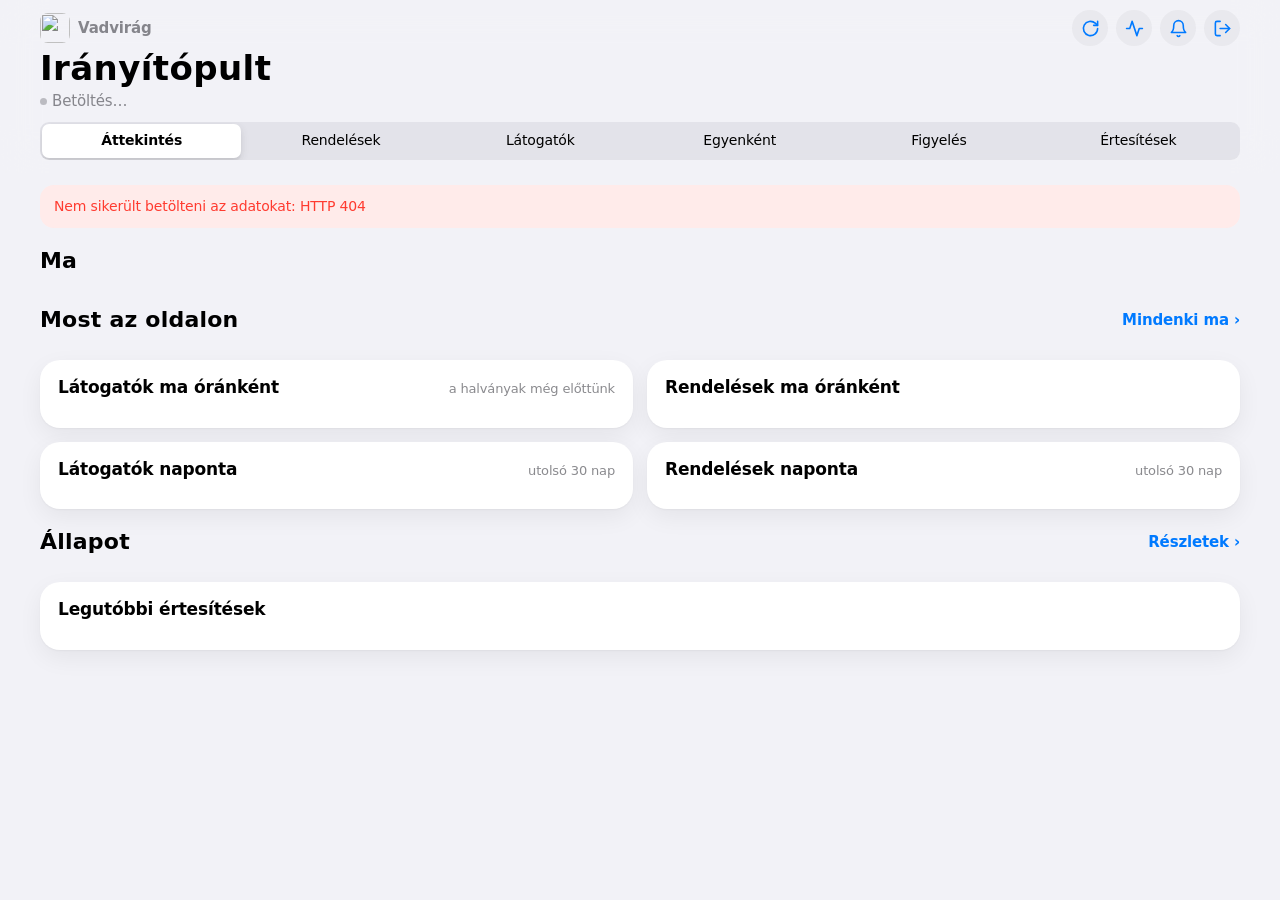
==== commit 78d51da1: "Irányítópult: password lock like Rendelések - First visit sets a password; everything (pages and API" ====
--- a/dashboard-source/web/index.html
+++ b/dashboard-source/web/index.html
@@ -244,6 +244,7 @@
     <button class="ibtn" id="refresh" aria-label="Frissítés" title="Frissítés"><svg viewBox="0 0 24 24"><path d="M21 12a9 9 0 1 1-3-6.7L21 8"/><path d="M21 3v5h-5"/></svg></button>
     <button class="ibtn" id="toHealth" aria-label="Hibák és figyelés" title="Hibák és figyelés"><svg viewBox="0 0 24 24"><path d="M22 12h-4l-3 9L9 3l-3 9H2"/></svg><span class="bdg" id="badBadge" hidden></span></button>
     <button class="ibtn" id="toSettings" aria-label="Értesítések beállítása" title="Értesítések"><svg viewBox="0 0 24 24"><path d="M6 8a6 6 0 0 1 12 0c0 7 3 9 3 9H3s3-2 3-9"/><path d="M10.3 21a1.94 1.94 0 0 0 3.4 0"/></svg></button>
+    <a class="ibtn" href="/logout" aria-label="Kijelentkezés" title="Kijelentkezés"><svg viewBox="0 0 24 24"><path d="M9 21H5a2 2 0 0 1-2-2V5a2 2 0 0 1 2-2h4"/><path d="M16 17l5-5-5-5"/><path d="M21 12H9"/></svg></a>
   </div>
   <div class="ttl">
     <h1>Irányítópult</h1>
@@ -399,6 +400,17 @@
         <div class="btns"><button class="btn btn-blue" type="submit">Mentés</button><button class="btn btn-gray" type="button" id="testBtn"><svg viewBox="0 0 24 24"><path d="M6 8a6 6 0 0 1 12 0c0 7 3 9 3 9H3s3-2 3-9"/><path d="M10.3 21a1.94 1.94 0 0 0 3.4 0"/></svg>Próba értesítés</button></div>
         <p class="msg" id="setMsg" role="status"></p>
       </form>
+      <form id="pwForm" autocomplete="off" style="grid-column:1">
+        <div class="ghead">JELSZÓ</div>
+        <div class="group">
+          <div class="gl-row"><label for="p_cur">Jelenlegi</label><input id="p_cur" type="password" name="current" autocomplete="current-password" required></div>
+          <div class="gl-row"><label for="p_new">Új jelszó</label><input id="p_new" type="password" name="new" autocomplete="new-password" minlength="6" required></div>
+          <div class="gl-row"><label for="p_new2">Még egyszer</label><input id="p_new2" type="password" name="new2" autocomplete="new-password" minlength="6" required></div>
+        </div>
+        <div class="gfoot">Jelszócsere után minden más eszközön újra be kell lépni.</div>
+        <div class="btns"><button class="btn btn-blue" type="submit">Jelszó módosítása</button><a class="btn btn-gray" href="/logout" style="text-decoration:none">Kijelentkezés</a></div>
+        <p class="msg" id="pwMsg" role="status"></p>
+      </form>
       <div class="card howto" style="margin-top:44px">
         <h3>Így állítsd be a telefonodon</h3>
         <ol>
@@ -481,6 +493,7 @@
   if (manual) $('refresh').classList.add('spin');
   try {
     const r = await fetch('/api/overview?days=' + need, { cache: 'no-store' });
+    if (r.status === 401) { location.reload(); return; }
     if (!r.ok) throw new Error('HTTP ' + r.status);
     D = await r.json(); loadedDays = need;
     render();
@@ -821,6 +834,17 @@
     m.className = 'msg ' + (r.ok ? 'ok' : 'err'); m.textContent = r.ok ? 'Elmentve.' : (d.error || 'Nem sikerült menteni.');
   } catch (er) { m.className = 'msg err'; m.textContent = 'Nem sikerült menteni: ' + er.message; }
 });
+$('pwForm').addEventListener('submit', async e => {
+  e.preventDefault(); const f = e.target, m = $('pwMsg');
+  if (f.elements.new.value !== f.elements.new2.value) { m.className = 'msg err'; m.textContent = 'A két új jelszó nem egyezik.'; return; }
+  m.className = 'msg'; m.textContent = 'Mentés…';
+  try {
+    const r = await fetch('/api/password', { method: 'POST', headers: { 'Content-Type': 'application/json' }, body: JSON.stringify({ current: f.elements.current.value, new: f.elements.new.value, new2: f.elements.new2.value }) });
+    const d = await r.json().catch(() => ({}));
+    m.className = 'msg ' + (r.ok ? 'ok' : 'err'); m.textContent = r.ok ? 'A jelszó megváltozott.' : (d.error || 'Nem sikerült.');
+    if (r.ok) f.reset();
+  } catch (er) { m.className = 'msg err'; m.textContent = 'Nem sikerült: ' + er.message; }
+});
 $('testBtn').addEventListener('click', async () => {
   const m = $('setMsg'); m.className = 'msg'; m.textContent = 'Küldés…';
   try {
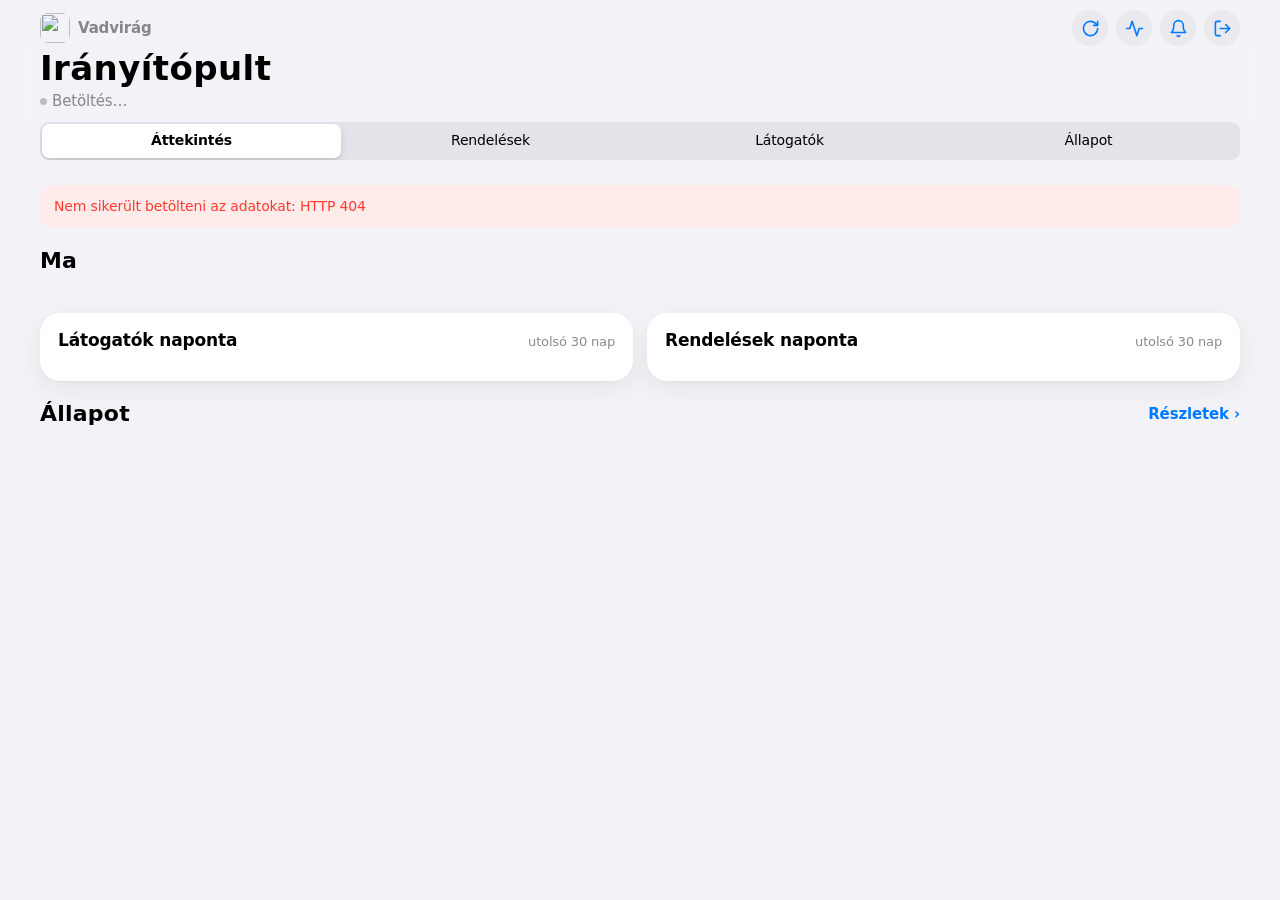
==== commit d2cf6efa: "Closed-early switch, ntfy in Rendelések, cleaner apps, self-hosted fonts Rendelések 2.15.0 - "Mai ny" ====
--- a/dashboard-source/web/index.html
+++ b/dashboard-source/web/index.html
@@ -83,6 +83,24 @@
 
 /* KPI csempék, ikonnal */
 .kpis{display:grid;grid-template-columns:repeat(auto-fill,minmax(170px,1fr));gap:12px}
+.kpis.k4{grid-template-columns:repeat(4,minmax(0,1fr))}
+.chips{display:flex;flex-wrap:wrap;gap:8px;margin-top:12px}
+.chip{display:inline-flex;align-items:center;gap:6px;height:30px;padding:0 12px;border-radius:15px;font-size:14px;font-weight:600;background:var(--fill);color:var(--label)}
+.chip::before{content:"";width:8px;height:8px;border-radius:50%;background:currentColor}
+.chip.green{color:var(--green);background:color-mix(in srgb,var(--green) 13%,transparent)}.chip.red{color:var(--red);background:color-mix(in srgb,var(--red) 12%,transparent)}
+.chip.orange{color:var(--orange);background:color-mix(in srgb,var(--orange) 14%,transparent)}.chip.indigo{color:var(--indigo);background:color-mix(in srgb,var(--indigo) 13%,transparent)}
+.chip.blue{color:var(--blue);background:color-mix(in srgb,var(--blue) 12%,transparent);cursor:pointer}.chip.gray{color:var(--label2)}
+.card.pre .pre-sum{font-size:15px;color:var(--label2);margin:4px 0 10px}.card.pre .pre-sum b{color:var(--label)}
+.pre-days{display:grid;grid-template-columns:repeat(auto-fill,minmax(220px,1fr));gap:10px}
+.pre-day{background:var(--bg);border-radius:12px;padding:10px 12px;font-size:14px}.pre-day>b{display:block;font-size:15px}.pre-day>span{color:var(--label2);font-size:13px}
+.pre-day ul{list-style:none;margin:6px 0 0;padding:0;line-height:1.5}
+.okline{display:flex;align-items:center;gap:12px;background:var(--card);border-radius:14px;padding:12px 14px}.okline b{display:block}.okline span span{color:var(--label2)}
+.okline>span:last-child{font-size:14px;color:var(--label2)}.okline>span:last-child b{color:var(--label);font-size:15px}
+details.more{margin-top:14px}details.more>summary{cursor:pointer;color:var(--blue);font-weight:600;font-size:15px;padding:8px 2px;list-style:none}
+details.more>summary::-webkit-details-marker{display:none}details.more>summary::before{content:"› ";display:inline-block;transition:transform .2s}details.more[open]>summary::before{transform:rotate(90deg)}
+.linkbtn.back{display:block;margin:2px 0 6px;font-size:16px}
+.card.setlink{display:flex;align-items:center;gap:14px;margin-top:14px}.card.setlink>div{flex:1;min-width:0}
+.card.hide-empty{display:none}
 .kpi{background:var(--card);border-radius:18px;box-shadow:var(--shadow);padding:14px 16px;min-width:0}
 .kpi .h{display:flex;align-items:center;gap:8px;font-size:13px;color:var(--label2);font-weight:500}
 .sq{width:26px;height:26px;border-radius:7px;display:grid;place-items:center;color:#fff;flex:none}
@@ -166,6 +184,14 @@
 .tbl th{text-align:left;font-weight:600;color:var(--label2);font-size:12.5px;padding:8px;border-bottom:.5px solid var(--sep);white-space:nowrap}
 .tbl td{padding:10px 8px;border-bottom:.5px solid var(--sep);vertical-align:top}
 .tbl tr:last-child td{border-bottom:0}
+.tbl tr.test td{opacity:.5}
+.tbl .acts{display:flex;gap:6px;flex-wrap:wrap;margin-top:6px}
+.mini{font:600 12px/1 inherit;padding:5px 9px;border-radius:999px;background:var(--fill);color:var(--blue);border:0;cursor:pointer;white-space:nowrap}
+.mini.red{color:var(--red)}
+.tgl{display:inline-flex;align-items:center;gap:6px;cursor:pointer}
+.staff-row{display:flex;gap:8px;flex-wrap:wrap;align-items:center}
+.staff-row code{flex:1 1 260px;min-width:0;overflow-wrap:anywhere;background:var(--fill);padding:10px 12px;border-radius:10px;font-size:13px}
+.det .excl{margin-top:12px}
 .tbl td.num{text-align:right;font-variant-numeric:tabular-nums;white-space:nowrap}
 .tbl .sub{color:var(--label2);font-size:12.5px}
 .tbl-wrap{overflow-x:auto;margin:0 -6px}
@@ -224,7 +250,7 @@
   .row .right{grid-row:auto;grid-column:2;justify-content:flex-start;max-width:none;margin-top:4px}
   .row .chev{display:none}
   .facts{grid-template-columns:repeat(2,minmax(0,1fr))}
-  .kpis{grid-template-columns:repeat(2,minmax(0,1fr));gap:10px}
+  .kpis,.kpis.k4{grid-template-columns:repeat(2,minmax(0,1fr));gap:10px}
   .kpi{padding:12px 14px}
   .kpi .v{font-size:23px}
   .checks{grid-template-columns:minmax(0,1fr)}
@@ -254,9 +280,7 @@
     <button role="tab" data-view="home" aria-selected="true">Áttekintés</button>
     <button role="tab" data-view="orders">Rendelések</button>
     <button role="tab" data-view="visits">Látogatók</button>
-    <button role="tab" data-view="people">Egyenként</button>
-    <button role="tab" data-view="health">Figyelés</button>
-    <button role="tab" data-view="settings">Értesítések</button>
+    <button role="tab" data-view="health">Állapot</button>
   </div></div>
 </header>
 
@@ -266,18 +290,15 @@
   <!-- ========== ÁTTEKINTÉS ========== -->
   <section class="view" id="v-home">
     <div class="hdr"><h2>Ma</h2><span class="sp"></span><span class="note" id="todayLbl" style="margin:0"></span></div>
-    <div class="kpis" id="kpiHome"></div>
-    <div class="hdr"><h2>Most az oldalon</h2><span class="sp"></span><button class="linkbtn" data-goto="people">Mindenki ma ›</button></div>
-    <div class="list" id="liveList"></div>
+    <div class="kpis k4" id="kpiHome"></div>
+    <div class="chips" id="dayChips"></div>
+    <div id="preHome"></div>
     <div class="grid g2" style="margin-top:14px">
-      <div class="card"><h3>Látogatók ma óránként<small>a halványak még előttünk</small></h3><div class="chart" id="chHourVis"></div></div>
-      <div class="card"><h3>Rendelések ma óránként</h3><div class="chart" id="chHourOrd"></div></div>
       <div class="card"><h3>Látogatók naponta<small>utolsó 30 nap</small></h3><div class="chart" id="chDayVis"></div></div>
       <div class="card"><h3>Rendelések naponta<small>utolsó 30 nap</small></h3><div class="chart" id="chDayOrd"></div></div>
     </div>
     <div class="hdr"><h2>Állapot</h2><span class="sp"></span><button class="linkbtn" data-goto="health">Részletek ›</button></div>
-    <div class="checks" id="checksHome"></div>
-    <div class="card" style="margin-top:14px"><h3>Legutóbbi értesítések</h3><ul class="alerts" id="alertsHome"></ul></div>
+    <div id="checksHome"></div>
   </section>
 
   <!-- ========== RENDELÉSEK ========== -->
@@ -292,22 +313,24 @@
     </div>
     <div class="grid g3" style="margin-top:14px">
       <div class="card"><h3>Legtöbbet rendelt ételek<small>adag</small></h3><ul class="bl green" id="topDishes"></ul></div>
+      <div class="card"><h3>Hogyan rendeltek?<small>rendelés</small></h3><ul class="bl indigo" id="ordTypes"></ul></div>
       <div class="card"><h3>Legjobb vendégek<small>rendelés · összeg</small></h3><ul class="bl orange" id="topCust"></ul><p class="note">A vendégeket a telefonszámukból képzett névtelen kód alapján ismerjük fel.</p></div>
       <div class="card"><h3>Települések<small>kiszállítás</small></h3><ul class="bl teal" id="topTowns"></ul></div>
       <div class="card"><h3>Átvétel és fizetés</h3><ul class="bl purple" id="modes"></ul></div>
-      <div class="card"><h3>Bevétel átvétel szerint</h3><ul class="bl orange" id="revModes"></ul></div>
+      <div class="card"><h3>Miből jön a bevétel</h3><ul class="bl orange" id="revModes"></ul><p class="note" id="revNote" style="margin:10px 0 0"></p></div>
       <div class="card"><h3>Elutasítás okai</h3><ul class="bl red" id="rejects"></ul></div>
       <div class="card"><h3>Honnan jöttek a rendelők?<small>akik elfogadták a sütit</small></h3><ul class="bl purple" id="ordRefs"></ul></div>
       <div class="card"><h3>Hányadik látogatáson rendeltek?</h3><ul class="bl indigo" id="ordVisits"></ul></div>
     </div>
-    <div class="hdr"><h2>Lista</h2><span class="sp"></span><span class="note" id="ordCount" style="margin:0"></span></div>
+    <div id="preOrders"></div>
+    <div class="hdr"><h2>Lista</h2><span class="sp"></span><span class="note" id="ordCount" style="margin:0"></span><label class="note tgl" style="margin:0 0 0 14px"><input type="checkbox" id="showTests"> tesztek is</label></div>
     <div class="card"><div class="tbl-wrap"><table class="tbl" id="ordTable"></table></div>
       <p class="note">A vendégek telefonszámát, e-mail címét és pontos címét itt szándékosan nem mutatjuk; azokat a Rendelések appban látod.</p></div>
   </section>
 
   <!-- ========== LÁTOGATÓK ========== -->
   <section class="view" id="v-visits" hidden>
-    <div class="hdr"><h2>Látogatók</h2><span class="sp"></span><div class="seg small" data-period></div></div>
+    <div class="hdr"><h2>Látogatók</h2><span class="sp"></span><button class="linkbtn" data-goto="people" style="margin-right:12px">Egyenként ›</button><div class="seg small" data-period></div></div>
     <div class="kpis" id="kpiVisits"></div>
     <div class="grid g2" style="margin-top:14px">
       <div class="card"><h3>Látogatók naponta</h3><div class="chart" id="chVisDays"></div></div>
@@ -316,10 +339,19 @@
     <div class="card" style="margin-top:14px"><h3>Látogatótól a rendelésig</h3><div class="funnel" id="funnel"></div>
       <p class="note">Minden lépésnél egyedi látogatókat számolunk: aki aznap többször is megnézte az étlapot, egynek számít.</p></div>
     <div class="grid g3" style="margin-top:14px">
+      <div class="card"><h3>Honnan jöttek?</h3><ul class="bl" id="refs"></ul></div>
+      <div class="card"><h3>Mit néztek meg?<small>az oldalmegnyitások %-a</small></h3><ul class="bl" id="sections"></ul></div>
+      <div class="card"><h3>Mit csináltak?</h3><ul class="bl orange" id="events"></ul></div>
+      <div class="card"><h3>Kosárba tett ételek</h3><ul class="bl green" id="adds"></ul></div>
+      <div class="card"><h3>Keresett települések<small>szállítunk oda</small></h3><ul class="bl teal" id="towns"></ul></div>
+      <div class="card"><h3>Keresték, de nem szállítunk oda</h3><ul class="bl red" id="townsNo"></ul><p class="note">Ha valahonnan sokan keresnek, érdemes lehet oda is szállítani.</p></div>
+      <div class="card"><h3>Az oldal nyelve</h3><ul class="bl" id="langs"></ul></div>
+      <div class="card"><h3>Eszköz</h3><ul class="bl" id="devices"></ul></div>
       <div class="card"><h3>Mennyi ideig maradtak?</h3><ul class="bl indigo" id="durs"></ul></div>
+    </div>
+    <details class="more"><summary>További részletek: telefonok, böngészők, helyek, kampányok</summary>
+    <div class="grid g3">
       <div class="card"><h3>Meddig görgettek le?</h3><ul class="bl indigo" id="scrolls"></ul></div>
-      <div class="card"><h3>Honnan jöttek?</h3><ul class="bl" id="refs"></ul></div>
-      <div class="card"><h3>Eszköz</h3><ul class="bl" id="devices"></ul></div>
       <div class="card"><h3>Telefon / gép típusa</h3><ul class="bl" id="models"></ul><p class="note">A pontos típust a Chrome, Edge és Samsung böngésző árulja el; iPhone-nál csak annyit, hogy iPhone.</p></div>
       <div class="card"><h3>Rendszer</h3><ul class="bl" id="oss"></ul></div>
       <div class="card"><h3>Böngésző</h3><ul class="bl" id="browsers"></ul></div>
@@ -327,29 +359,29 @@
       <div class="card"><h3>Ország</h3><ul class="bl teal" id="countries"></ul></div>
       <div class="card"><h3>Város</h3><ul class="bl teal" id="cities"></ul><p class="note" id="cityNote"></p></div>
       <div class="card"><h3>Kampánylinkek<small>utm / Facebook</small></h3><ul class="bl purple" id="campaigns"></ul></div>
-      <div class="card"><h3>Az oldal nyelve</h3><ul class="bl" id="langs"></ul></div>
       <div class="card"><h3>A böngésző nyelve</h3><ul class="bl" id="blangs"></ul></div>
       <div class="card"><h3>Kapcsolat</h3><ul class="bl" id="conns"></ul></div>
-      <div class="card"><h3>Mit néztek meg?<small>az oldalmegnyitások %-a</small></h3><ul class="bl" id="sections"></ul></div>
-      <div class="card"><h3>Mit csináltak?</h3><ul class="bl orange" id="events"></ul></div>
-      <div class="card"><h3>Kosárba tett ételek</h3><ul class="bl green" id="adds"></ul></div>
-      <div class="card"><h3>Keresett települések<small>szállítunk oda</small></h3><ul class="bl teal" id="towns"></ul></div>
-      <div class="card"><h3>Keresték, de nem szállítunk oda</h3><ul class="bl red" id="townsNo"></ul><p class="note">Ha valahonnan sokan keresnek, érdemes lehet oda is szállítani.</p></div>
-    </div>
+    </div></details>
     <p class="note" style="margin-top:16px">Alapból sütik nélkül számolunk: naponta cserélődő, névtelen azonosítóval, IP-cím tárolása nélkül. Aki a weboldalon elfogadja a sütit, azt napokon át is felismerjük – csak náluk látszik, hogy visszatérnek-e, és a rendelésükhöz, honnan jöttek.</p>
   </section>
 
   <!-- ========== EGYENKÉNT ========== -->
   <section class="view" id="v-people" hidden>
+    <button class="linkbtn back" data-goto="visits">‹ Látogatók</button>
     <div class="hdr"><h2>Látogatók egyenként</h2><span class="sp"></span><div class="seg small" id="dayPick"></div></div>
-    <p class="note" style="margin:-4px 0 12px">Koppints egy látogatóra, hogy lásd, mit csinált. A részleteket 7 napig őrizzük.</p>
+    <p class="note" style="margin:-4px 0 12px">Koppints egy látogatóra, hogy lásd, mit csinált. A részleteket 7 napig őrizzük. Ha egy látogatás a tiéd vagy teszt volt, a részleteknél kiveheted a statisztikából.</p>
+    <div class="card staff" id="staffCard"><h3>A saját látogatásaid ne számítsanak</h3>
+      <p class="note" style="margin:4px 0 10px">Nyisd meg ezt a linket minden telefonodon és gépeden (minden böngészőben), amelyről a weboldalt nézed. Onnantól azok a látogatások nem kerülnek a statisztikába, és a korábbiak (7 napon belül) is kikerülnek.</p>
+      <div class="staff-row"><code id="staffUrl">betöltés…</code><button class="btn btn-blue" id="staffCopy" type="button">Másolás</button><a class="btn btn-gray" id="staffOpen" target="_blank" rel="noopener">Megnyitás</a></div>
+    </div>
     <div class="list" id="peopleList"></div>
   </section>
 
-  <!-- ========== FIGYELÉS ========== -->
+  <!-- ========== ÁLLAPOT ========== -->
   <section class="view" id="v-health" hidden>
-    <div class="hdr"><h2>Figyelés</h2><span class="sp"></span><button class="btn btn-gray" id="checkNow" style="height:36px;font-size:14px"><svg viewBox="0 0 24 24"><path d="M21 12a9 9 0 1 1-3-6.7L21 8"/><path d="M21 3v5h-5"/></svg>Ellenőrzés most</button></div>
+    <div class="hdr"><h2>Állapot</h2><span class="sp"></span><button class="btn btn-gray" id="checkNow" style="height:36px;font-size:14px"><svg viewBox="0 0 24 24"><path d="M21 12a9 9 0 1 1-3-6.7L21 8"/><path d="M21 3v5h-5"/></svg>Ellenőrzés most</button></div>
     <div class="checks" id="checksFull"></div>
+    <div class="card setlink"><div><b>Értesítések a telefonodra</b><span class="note" style="margin:2px 0 0;display:block">ntfy és e-mail: miről és mikor szóljunk (új rendelés, hiba, napi összesítő).</span></div><button class="btn btn-gray" data-goto="settings">Beállítás ›</button></div>
     <div class="grid g2" style="margin-top:14px">
       <div class="card"><h3>Értesítések naplója</h3><ul class="alerts" id="alertsFull"></ul></div>
       <div class="card"><h3>Hibák a weboldalon<small>böngésző és szerver</small></h3><ul class="alerts" id="siteErrors"></ul></div>
@@ -358,6 +390,8 @@
 
   <!-- ========== ÉRTESÍTÉSEK ========== -->
   <section class="view" id="v-settings" hidden>
+    <button class="linkbtn back" data-goto="health">‹ Állapot</button>
+    <div class="hdr" style="margin-top:4px"><h2>Értesítések</h2></div>
     <div class="grid g2" style="margin-top:12px;align-items:start">
       <form id="setForm" autocomplete="off">
         <div class="ghead">NTFY</div>
@@ -476,7 +510,7 @@
 };
 const sq = (color, icon) => `<span class="sq" style="background:var(--${color})">${I[icon]}</span>`;
 const STATUS = { new: ['Vár', 'o'], preparing: ['Elfogadva', 'b'], done: ['Kész', 'g'], rejected: ['Elutasítva', 'r'] };
-const EVENTS = { add: 'Kosárba tett egy ételt', order_btn: '„Rendelés” gombra nyomott', order_page: 'Megnyitotta a rendelési oldalt', order_sent: 'Elküldött egy rendelést',
+const EVENTS = { quick_open: 'Megnyitotta a „leírom, mit kérek” rendelést', weekend_order: 'Hétvégi ajánlatot rendelt volna', weekly_order: 'Napi ajánlatot rendelt volna', pre_open: 'Megnyitotta az előrendelést', pre_sent: 'Előrendelést küldött', add: 'Kosárba tett egy ételt', order_btn: '„Rendelés” gombra nyomott', order_page: 'Megnyitotta a rendelési oldalt', order_sent: 'Elküldött egy rendelést',
   wheel: 'Pörgetett a „Mit egyek ma?”-n', wheel_order: '…és rendelt a pörgetésből', town: 'Kiszállítást keresett', form: 'Üzenetet küldött', call: 'Hívás gombra nyomott',
   route: 'Útvonalat kért', fb: 'Facebookra kattintott', lang: 'Nyelvet váltott', drinks: 'Megnézte az itallapot', gallery: 'Képet nagyított a galériában', alg: 'Megnézte az allergéneket', quick: 'Gyors csempét használt', consent_yes: 'Elfogadta a sütit', consent_no: 'Nem kérte a sütit', page: 'Másik oldalt nyitott meg', error: 'Hiba történt a böngészőjében' };
 const SECTIONS = { hero: 'a nyitó rész', rolunk: 'Rólunk', etlap: 'Étlap', rendezvenyek: 'Rendezvények', kiszallitas: 'Kiszállítás', galeria: 'Galéria', kapcsolat: 'Kapcsolat' };
@@ -502,6 +536,7 @@
   $('refresh').classList.remove('spin');
 }
 async function loadPeople() {
+  loadStaffLink();
   const day = peopleDay || dayKey(Date.now());
   try {
     const r = await fetch('/api/sessions?date=' + day, { cache: 'no-store' });
@@ -512,7 +547,10 @@
 
 /* ---------- segédek ---------- */
 const days = () => (D && D.site && D.site.days) || [];
-const orders = () => (D && D.orders) || [];
+let showTests = false;
+const allOrders = () => (D && D.orders) || [];
+// teszt / saját rendelések nélkül – minden statisztika ebből számol
+const orders = () => allOrders().filter(o => !o.test);
 function periodKeys(n) { const out = []; for (let i = n - 1; i >= 0; i--) out.push(dayKey(Date.now() - i * 864e5)); return out; }
 function sumMap(list, field) { const m = {}; for (const d of list) for (const [k, v] of Object.entries(d[field] || {})) m[k] = (m[k] || 0) + v; return m; }
 function periodDays(n) { const keys = new Set(periodKeys(n)); return days().filter(d => keys.has(d.date)); }
@@ -605,6 +643,7 @@
     `<div class="det" data-for="${esc(s.id)}"${open ? '' : ' hidden'}>${personDetail(s)}</div>`;
 }
 function personDetail(s) {
+  const excl = `<div class="excl"><button class="mini red" data-excl="${esc(s.id)}">Ez én voltam / teszt – kivétel a statisztikából</button></div>`;
   const f = [
     ['Eszköz', deviceTitle(s) + (s.device ? ` (${s.device})` : '')], ['Böngésző', s.browser], ['Képernyő', s.screen ? s.screen + ' px' + (s.dark ? ', sötét mód' : '') : ''],
     ['Hely', placeOf(s) || '–'], ['Honnan jött', (s.ref || 'közvetlen') + (s.campaign ? ' · ' + s.campaign : '')], ['Belépett itt', PAGES[s.entry] || s.entry],
@@ -624,7 +663,7 @@
     return `<li class="${cls}"><time>${fmtHM(e.at)}</time>${esc(t)}${v ? ': <b>' + esc(v) + '</b>' : ''}</li>`;
   });
   return `<div class="facts">${f.map(([k, v]) => `<div>${esc(k)}<b>${esc(v)}</b></div>`).join('')}</div>` +
-    `<ul class="tl"><li><time>${fmtHM(s.first)}</time>Megérkezett: <b>${esc(PAGES[s.entry] || s.entry)}</b></li>${evs.join('')}${s.dur >= 10 ? `<li><time>${fmtHM(s.last)}</time>Utoljára aktív</li>` : ''}</ul>`;
+    `<ul class="tl"><li><time>${fmtHM(s.first)}</time>Megérkezett: <b>${esc(PAGES[s.entry] || s.entry)}</b></li>${evs.join('')}${s.dur >= 10 ? `<li><time>${fmtHM(s.last)}</time>Utoljára aktív</li>` : ''}</ul>` + excl;
 }
 document.addEventListener('click', e => {
   const r = tgt(e)?.closest('.row[data-sid]'); if (!r) return;
@@ -644,48 +683,108 @@
   $('sub').innerHTML = [
     bad.length ? `<span><span class="dot r"></span>${bad.length} hiba: ${esc(bad.map(c => c.label).join(', '))}</span>` : `<span><span class="dot g"></span>Minden rendben</span>`,
     D.site ? `<span><span class="dot live"></span>${live.length} most az oldalon</span>` : '',
-    D.orders_info && D.orders_info.online_paused ? '<span><span class="dot o"></span>Az online rendelés szünetel</span>' : '',
+    D.orders_info && D.orders_info.closed_today ? '<span><span class="dot r"></span>Ma korábban bezártatok</span>' : D.orders_info && D.orders_info.online_paused ? '<span><span class="dot o"></span>Az online rendelés szünetel</span>' : '',
     `<span>Frissítve ${fmtHM(D.now)}</span>`].filter(Boolean).join('');
-  renderHome(); renderOrders(); renderVisits(); renderHealth();
+  renderHome(); renderOrders(); renderVisits(); renderHealth(); hideEmptyCards('v-orders'); hideEmptyCards('v-visits');
   if (!setLoaded) fillSettings();
   renderDayPick();
 }
 
+// rendelés típusa a szövegéből és forrásából (a Rendelések app ugyanígy írja)
+function orderType(o) {
+  const t = (o.items || '').replace(/^Szabadon leírt rendelés:\s*/, '');
+  if (/^\s*(Napi ajánlat|Heti menü)/.test(t)) return 'Napi ajánlat';
+  if (/^\s*Hétvégi ajánlat/.test(t)) return 'Hétvégi ajánlat';
+  if (o.source === 'manual') return 'Telefonos (kézzel felvett)';
+  if (o.source === 'webhook') return 'Régi Wix-űrlap';
+  if (/^Szabadon leírt rendelés:/.test(o.items || '')) return 'Szabadon leírt (weboldal)';
+  return 'Kosárból (weboldal)';
+}
+const PREMODE = { helyben: 'Helyben', elvitel: 'Elvitel', kiszallitas: 'Kiszállítás' };
+const preList = () => (D.preorders || []).filter(p => p.status !== 'lemondva');
+function preDay(d) { return new Date(d + 'T12:00').toLocaleDateString('hu-HU', { month: 'long', day: 'numeric', weekday: 'long' }); }
+
+function renderPreOrders() {
+  const el = $('preOrders'), pi = (D.orders_info || {}).preorder; if (!el) return;
+  const all = D.preorders || [], pl = preList();
+  if (!pi && !all.length) { el.innerHTML = ''; return; }
+  const by = (f) => { const m = {}; pl.forEach(p => { const k = f(p); m[k] = (m[k] || 0) + 1; }); return Object.entries(m); };
+  const dish = {}; pl.forEach(p => p.lines.forEach(l => { dish[l.name] = (dish[l.name] || 0) + l.qty; }));
+  el.innerHTML = `<div class="hdr"><h2>Előrendelések</h2><span class="sp"></span><span class="note" style="margin:0">${pi ? esc(pi.title) + (pi.sold_out ? ' · elfogyott' : ' · előrendelhető') : ''}</span></div>
+    <div class="kpis k4" id="kpiPre"></div>
+    <div class="grid g3" style="margin-top:14px">
+      <div class="card"><h3>Melyik napra?</h3><ul class="bl orange" id="preDays"></ul></div>
+      <div class="card"><h3>Hogyan kérték?</h3><ul class="bl purple" id="preModes"></ul></div>
+      <div class="card"><h3>Ételek<small>adag</small></h3><ul class="bl green" id="preDishes"></ul></div>
+    </div>`;
+  const portions = Object.values(dish).reduce((a, b) => a + b, 0);
+  kpis('kpiPre', [
+    { l: 'Előrendelés', v: pl.length, i: 'cart', c: 'orange', s: all.length - pl.length ? (all.length - pl.length) + ' lemondva' : 'nincs lemondás' },
+    { l: 'Értéke', v: huf(sum(pl, 'total')) + ' Ft', i: 'coin', c: 'green', s: 'nincs benne a fenti bevételben' },
+    { l: 'Adag', v: portions, i: 'users', c: 'blue', s: 'főétel és desszert együtt' },
+    { l: 'Visszahívandó', v: pl.filter(p => p.status === 'uj').length, i: 'clock', c: pl.some(p => p.status === 'uj') ? 'red' : 'teal', s: 'a Rendelések appban' }
+  ]);
+  barList('preDays', by(p => p.date).sort((a, b) => a[0].localeCompare(b[0])).map(([d, n]) => [preDay(d), n]), { keepOrder: true, empty: 'Még nincs előrendelés.' });
+  barList('preModes', by(p => PREMODE[p.mode] || p.mode), { empty: 'Még nincs előrendelés.' });
+  barList('preDishes', Object.entries(dish), { empty: 'Még nincs előrendelés.' });
+}
+
+function hideEmptyCards(root) { $$('.card', $(root)).forEach(c => { const ul = c.querySelector('ul.bl'); if (ul) c.classList.toggle('hide-empty', !!ul.querySelector('li.empty') && ul.children.length === 1); }); }
+
 function renderHome() {
   const today = dayKey(Date.now()), yk = dayKey(Date.now() - 864e5), dl = days();
-  const td = dl.find(d => d.date === today) || { views: 0, visitors: 0, hour_visitors: Array(24).fill(0) }, yd = dl.find(d => d.date === yk);
+  const td = dl.find(d => d.date === today) || { views: 0, visitors: 0 }, yd = dl.find(d => d.date === yk);
   const ot = orders().filter(o => dayKey(o.created) === today), oy = orders().filter(o => dayKey(o.created) === yk);
   const rev = l => sum(l.filter(o => o.status !== 'rejected'), 'total');
-  const waiting = orders().filter(o => o.status === 'new').length, info = D.orders_info || {}, live = (D.site && D.site.live) || [];
+  const info = D.orders_info || {}, pi = info.preorder || null;
+  const waiting = orders().filter(o => o.status === 'new').length, unread = info.unread || 0, preNew = pi ? pi.new || 0 : 0;
+  const todo = waiting + unread + preNew;
   $('todayLbl').textContent = new Date().toLocaleDateString('hu-HU', { timeZone: TZ, month: 'long', day: 'numeric', weekday: 'long' });
   kpis('kpiHome', [
-    { l: 'Most az oldalon', v: D.site ? live.length : '–', i: 'live', c: 'green', s: live.length ? live.filter(s => s.device === 'telefon').length + ' telefonról' : 'senki' },
     { l: 'Látogatók', v: td.visitors, i: 'users', c: 'blue', s: delta(td.visitors, yd ? yd.visitors : 0, 'tegnaphoz') },
-    { l: 'Oldalmegnyitás', v: td.views, i: 'eye', c: 'indigo', s: td.visitors ? (td.views / td.visitors).toFixed(1).replace('.', ',') + ' / látogató' : '' },
     { l: 'Rendelések', v: D.orders ? ot.length : '–', i: 'cart', c: 'orange', s: D.orders ? delta(ot.length, oy.length, 'tegnaphoz') : '' },
-    { l: 'Online bevétel', v: D.orders ? huf(rev(ot)) + ' Ft' : '–', i: 'coin', c: 'green', s: D.orders ? delta(rev(ot), rev(oy), 'tegnaphoz') : '' },
-    { l: 'Elfogadásra vár', v: D.orders ? waiting : '–', i: 'clock', c: waiting ? 'red' : 'teal', s: info.online_paused ? 'Az online rendelés szünetel' : waiting ? 'nézd meg a Rendelésekben' : 'semmi' },
-    { l: 'Olvasatlan üzenet', v: info.unread ?? '–', i: 'mail', c: 'purple', s: 'foglalás, rendezvény, kérdés' }
+    { l: 'Bevétel', v: D.orders ? huf(rev(ot)) + ' Ft' : '–', i: 'coin', c: 'green', s: D.orders ? delta(rev(ot), rev(oy), 'tegnaphoz') : '' },
+    { l: 'Teendő', v: D.orders ? todo : '–', i: 'clock', c: todo ? 'red' : 'teal',
+      s: todo ? [waiting && waiting + ' rendelés vár', preNew && preNew + ' előrendelés visszahívásra', unread && unread + ' üzenet'].filter(Boolean).join(', ') : 'minden kész' }
   ]);
-  $('liveList').innerHTML = live.length ? live.map(s => personRow(s, true)).join('') : '<p class="empty">Most senki sincs az oldalon.</p>';
-  const hrs = [...Array(24).keys()], nowH = hourOf(Date.now()), tl = hrs.map(h => `${h}:00–${h}:59`);
-  bars('chHourVis', hrs, td.hour_visitors || Array(24).fill(0), { tipLabels: tl, unit: ' látogató', dimFrom: nowH + 1, color: 'blue', empty: 'Ma még nem járt senki az oldalon.' });
-  const oh = Array(24).fill(0); ot.forEach(o => oh[hourOf(o.created)]++);
-  bars('chHourOrd', hrs, oh, { tipLabels: tl, unit: ' rendelés', color: 'orange', empty: 'Ma még nem jött rendelés.' });
-  const k30 = periodKeys(30), byDay = Object.fromEntries(dl.map(d => [d.date, d]));
+  // a mai nap állapota egy sorban
+  const chips = [];
+  if (D.orders_info) chips.push(info.closed_today ? ['red', 'Ma korábban bezártatok – a weboldal zárva mutat'] : info.online_paused ? ['orange', 'Az online rendelés szünetel' + (info.paused_note ? ` („${info.paused_note}”)` : '')] : ['green', 'Nyitva – online lehet rendelni']);
+  if (pi) chips.push(pi.sold_out ? ['gray', pi.title + ': elfogyott'] : ['green', pi.title + ': előrendelhető']);
+  const daily = ot.filter(o => orderType(o) === 'Napi ajánlat').length, free = ot.filter(o => o.free_delivery).length;
+  if (daily) chips.push(['indigo', `${daily} napi ajánlat ma` + (free ? `, ${free} ingyenes kiszállítással` : '')]);
+  const live = (D.site && D.site.live) || [];
+  if (live.length) chips.push(['blue', `${live.length} ember most az oldalon`, 'people']);
+  $('dayChips').innerHTML = chips.map(([c, t, go]) => `<${go ? `button data-goto="${go}"` : 'span'} class="chip ${c}">${esc(t)}</${go ? 'button' : 'span'}>`).join('');
+  $$('#dayChips [data-goto]').forEach(b => b.onclick = () => setView(b.dataset.goto));
+  // előrendelések röviden: a következő napok és mennyi adag kell
+  const pl = preList().filter(p => p.date >= today), byDay = {};
+  pl.forEach(p => { (byDay[p.date] = byDay[p.date] || []).push(p); });
+  const dk = Object.keys(byDay).sort().slice(0, 3);
+  $('preHome').innerHTML = pi && (pl.length || !pi.sold_out) ? `<div class="card pre" style="margin-top:14px"><h3>Előrendelések<small>${esc(pi.title)}</small></h3>
+    ${pl.length ? `<div class="pre-sum"><b>${pl.length}</b> előrendelés · <b>${huf(sum(pl, 'total'))} Ft</b>${preNew ? ` · <span style="color:var(--red)">${preNew} visszahívandó</span>` : ''}</div>
+    <div class="pre-days">${dk.map(d => { const L = byDay[d], m = {}; L.forEach(p => p.lines.forEach(l => { m[l.name] = (m[l.name] || 0) + l.qty; }));
+      const modes = Object.entries(L.reduce((a, p) => (a[p.mode] = (a[p.mode] || 0) + 1, a), {})).map(([k, v]) => `${v} ${PREMODE[k] || k}`).join(' · ');
+      return `<div class="pre-day"><b>${esc(preDay(d))}</b><span>${L.length} előrendelés · ${esc(modes)}</span><ul>${Object.entries(m).sort((a, b) => b[1] - a[1]).map(([n, q]) => `<li>${q}× ${esc(n)}</li>`).join('')}</ul></div>`; }).join('')}</div>`
+      : '<p class="empty">Még nem jött előrendelés.</p>'}</div>` : '';
+  const k30 = periodKeys(30), byD = Object.fromEntries(dl.map(d => [d.date, d]));
   const k30t = k30.map(k => `${shortDay(k)} ${dayName(k)}`);
-  bars('chDayVis', k30.map(shortDay), k30.map(k => (byDay[k] || {}).visitors || 0), { tipLabels: k30t, unit: ' látogató', maxLabels: 8, color: 'blue' });
+  bars('chDayVis', k30.map(shortDay), k30.map(k => (byD[k] || {}).visitors || 0), { tipLabels: k30t, unit: ' látogató', maxLabels: 8, color: 'blue' });
   const od = Object.fromEntries(k30.map(k => [k, 0])); orders().forEach(o => { const k = dayKey(o.created); if (k in od) od[k]++; });
   bars('chDayOrd', k30.map(shortDay), k30.map(k => od[k]), { tipLabels: k30t, unit: ' rendelés', maxLabels: 8, color: 'orange' });
-  $('checksHome').innerHTML = checksHTML(D.checks || []);
-  $('alertsHome').innerHTML = alertsHTML(D.alerts || [], 5);
+  // állapot: csak ami nincs rendben; ha minden jó, egy sor
+  const ch = D.checks || [], bad = ch.filter(c => c.known && !c.ok);
+  $('checksHome').innerHTML = bad.length ? `<div class="checks">${checksHTML(bad)}</div>` : `<div class="okline">${sq('green', 'check')}<span><b>Minden rendben</b>${esc(ch.filter(c => c.known).map(c => c.label).join(', '))}</span></div>`;
 }
 
 function renderOrders() {
   const n = period, keys = periodKeys(n), first = keys[0], prevFirst = periodKeys(2 * n)[0];
   const all = orders(), list = all.filter(o => dayKey(o.created) >= first).sort((a, b) => new Date(b.created) - new Date(a.created));
+  const tests = allOrders().filter(o => o.test && dayKey(o.created) >= first);
   const prev = all.filter(o => { const k = dayKey(o.created); return k >= prevFirst && k < first; });
-  const ok = list.filter(o => o.status !== 'rejected'), rev = sum(ok, 'total'), withTotal = ok.filter(o => o.total > 0), prevRev = sum(prev.filter(o => o.status !== 'rejected'), 'total');
+  // bevétel: az elfogadott (nem elutasított) rendelések végösszege = étel + doboz + szállítás
+  const ok = list.filter(o => o.status !== 'rejected'), withTotal = ok.filter(o => o.total > 0), rev = sum(withTotal, 'total'), prevRev = sum(prev.filter(o => o.status !== 'rejected'), 'total');
+  const estN = withTotal.filter(o => o.total_est).length, noPrice = ok.length - withTotal.length;
   const acc = list.filter(o => o.accepted_at && !o.accepted_at.startsWith('0001')).map(o => (new Date(o.accepted_at) - new Date(o.created)) / 60000).filter(m => m >= 0 && m < 600);
   const avgAcc = acc.length ? acc.reduce((a, b) => a + b, 0) / acc.length : null;
   // visszatérő vendégek: aki az összes ismert rendelés közül többször rendelt
@@ -694,15 +793,14 @@
   const lbl = n === 1 ? 'tegnaphoz' : 'az előző ' + n + ' naphoz';
   kpis('kpiOrders', [
     { l: 'Rendelések', v: list.length, i: 'cart', c: 'orange', s: delta(list.length, prev.length, lbl) },
-    { l: 'Online bevétel', v: huf(rev) + ' Ft', i: 'coin', c: 'green', s: delta(rev, prevRev, lbl) },
-    { l: 'Átlagos rendelés', v: withTotal.length ? huf(rev / withTotal.length) + ' Ft' : '–', i: 'trend', c: 'indigo', s: withTotal.length ? (sum(withTotal, o => sum(itemsOf(o), x => x[1])) / withTotal.length).toFixed(1).replace('.', ',') + ' tétel / rendelés' : '' },
+    { l: 'Bevétel', v: huf(rev) + ' Ft', i: 'coin', c: 'green', s: delta(rev, prevRev, lbl) + (estN ? ` · ${estN} becsült ár` : '') },
+    { l: 'Átlagos rendelés', v: withTotal.length ? huf(Math.round(rev / withTotal.length)) + ' Ft' : '–', i: 'trend', c: 'indigo', s: withTotal.length ? `${withTotal.length} árazott rendelésből` + (noPrice ? ` · ${noPrice} ár nélkül` : '') : '' },
     { l: 'Elutasítva', v: list.filter(o => o.status === 'rejected').length, i: 'x', c: 'red', s: pct(list.filter(o => o.status === 'rejected').length, list.length) + ' a rendelésekből' },
     { l: 'Elfogadás átlagosan', v: avgAcc != null ? (avgAcc < 1 ? '< 1 perc' : Math.round(avgAcc) + ' perc') : '–', i: 'clock', c: 'teal', s: 'a beérkezéstől' },
-    { l: 'Visszatérő vendég', v: custIn.length ? pct(returning, custIn.length) : '–', i: 'repeat', c: 'purple', s: `${returning} / ${custIn.length} vendég rendelt már máskor is` },
-    { l: 'Kiszállítás', v: pct(list.filter(o => o.mode === 'Kiszállítás').length, list.length), i: 'truck', c: 'blue', s: 'a rendelések közül' }
+    { l: 'Visszatérő vendég', v: custIn.length ? pct(returning, custIn.length) : '–', i: 'repeat', c: 'purple', s: `${returning} / ${custIn.length} vendég rendelt már máskor is` }
   ]);
   const od = Object.fromEntries(keys.map(k => [k, 0])), rd = Object.fromEntries(keys.map(k => [k, 0]));
-  list.forEach(o => { const k = dayKey(o.created); if (k in od) { od[k]++; if (o.status !== 'rejected') rd[k] += o.total || 0; } });
+  list.forEach(o => { const k = dayKey(o.created); if (k in od) { od[k]++; if (o.status !== 'rejected') rd[k] += o.total > 0 ? o.total : 0; } });
   const dayLbl = n === 1 ? ['ma'] : keys.map(shortDay), tips = keys.map(k => `${shortDay(k)} ${dayName(k)}`);
   bars('chOrdDays', dayLbl, keys.map(k => od[k]), { tipLabels: tips, unit: ' rendelés', maxLabels: 8, color: 'orange' });
   bars('chRevDays', dayLbl, keys.map(k => rd[k]), { tipLabels: tips, money: true, maxLabels: 8, color: 'green' });
@@ -720,9 +818,15 @@
   const modes = {}, add = (k, v = 1) => modes[k] = (modes[k] || 0) + v;
   list.forEach(o => { add(o.mode === 'Kiszállítás' ? 'Kiszállítás' : 'Elvitel'); if (o.payment) add('Fizetés: ' + o.payment.toLowerCase()); if (o.source && o.source !== 'web') add('Forrás: ' + o.source); });
   barList('modes', Object.entries(modes), { total: list.length, max: 8, empty: 'Még nincs rendelés.' });
-  const rm = {}; ok.forEach(o => { const k = o.mode === 'Kiszállítás' ? 'Kiszállítás' : 'Elvitel'; rm[k] = (rm[k] || 0) + (o.total || 0); });
-  const fees = sum(ok.filter(o => o.delivery_fee > 0), 'delivery_fee'); if (fees) rm['ebből szállítási díj'] = fees;
-  barList('revModes', Object.entries(rm), { money: true, max: 4, empty: 'Még nincs bevétel.' });
+  const types = {}; list.forEach(o => { const t = orderType(o); types[t] = (types[t] || 0) + 1; });
+  const freeN = list.filter(o => o.free_delivery).length;
+  if (freeN) types['…ebből ingyenes kiszállítás (előrendelés 11 előtt)'] = freeN;
+  barList('ordTypes', Object.entries(types), { total: list.length, empty: 'Még nincs rendelés.' });
+  renderPreOrders();
+  // a három rész összege pontosan a bevétel
+  const food = sum(withTotal, o => o.food || Math.max(o.total - o.pack - Math.max(o.delivery_fee, 0), 0)), packs = sum(withTotal, 'pack'), dfee = sum(withTotal, o => Math.max(o.delivery_fee, 0));
+  barList('revModes', [['Ételek', food], ['Elviteles dobozok', packs], ['Szállítási díj', dfee]].filter(x => x[1] > 0), { money: true, keepOrder: true, empty: 'Még nincs bevétel.' });
+  $('revNote').textContent = [estN ? `${estN} rendelés ára becsült (a régi űrlapos, telefonos és szabadon leírt rendeléseknél a szövegből, az étlap alapján).` : '', noPrice ? `${noPrice} rendelésnek nincs ára (a szövegből nem derült ki) – ezek a bevételbe nem számítanak.` : '', 'A teszt és saját rendelések kimaradnak.'].filter(Boolean).join(' ');
   const K = D.known || {}, src = {}, vn = {};
   list.forEach(o => { const k = K[o.visitor]; if (!k) return; const r = (k.ref || 'közvetlen') + (k.campaign ? ' · ' + k.campaign : ''); src[r] = (src[r] || 0) + 1;
     const dn = k.order_day || k.days, b = dn <= 1 ? 'az első napon' : dn <= 3 ? '2–3. napon' : dn <= 10 ? '4–10. napon' : 'törzsvendég (10+ nap)'; vn[b] = (vn[b] || 0) + 1; });
@@ -730,10 +834,13 @@
   barList('ordVisits', ['az első napon', '2–3. napon', '4–10. napon', 'törzsvendég (10+ nap)'].map(k => [k, vn[k] || 0]), { keepOrder: true, empty: 'Még nincs adat.' });
   const rj = {}; list.filter(o => o.status === 'rejected').forEach(o => { const k = o.reason || 'nincs megadva'; rj[k] = (rj[k] || 0) + 1; });
   barList('rejects', Object.entries(rj), { max: 6, empty: 'Nem volt elutasított rendelés.' });
-  $('ordCount').textContent = list.length + ' rendelés';
-  $('ordTable').innerHTML = list.length ? `<thead><tr><th>Idő</th><th>#</th><th>Vendég</th><th class="hide-m">Tételek</th><th>Átvétel</th><th class="num">Összeg</th><th>Állapot</th></tr></thead><tbody>` +
-    list.slice(0, 200).map(o => { const s = STATUS[o.status] || [o.status, '']; const rep = o.cust && custAll[o.cust] > 1;
-      return `<tr><td>${fmtTime(o.created)}</td><td>${o.id}</td><td>${esc(o.name)}${rep ? ' <span class="pill b" title="Rendelt már máskor is">visszatérő</span>' : ''}${K[o.visitor] ? `<div class="sub">${esc((K[o.visitor].ref || 'közvetlen') + (K[o.visitor].campaign ? ' · ' + K[o.visitor].campaign : ''))}${K[o.visitor].days > 1 ? ` · ${K[o.visitor].days} napja jár ide` : ''}</div>` : ''}</td><td class="hide-m"><span class="sub">${esc(itemsOf(o).map(([k, q]) => q + '× ' + k).join(', '))}</span></td><td>${o.mode === 'Kiszállítás' ? esc(o.city || 'Kiszállítás') : 'Elvitel'}</td><td class="num">${o.total ? huf(o.total) + ' Ft' : '–'}</td><td><span class="pill ${s[1]}">${esc(s[0])}</span>${o.email_state === 'failed' ? '<div class="sub" style="color:var(--red)">az e-mail nem ment el</div>' : ''}${o.status === 'rejected' && o.reason ? `<div class="sub">${esc(o.reason)}</div>` : ''}</td></tr>`; }).join('') + '</tbody>'
+  $('ordCount').textContent = list.length + ' rendelés' + (tests.length ? ` · ${tests.length} teszt kimaradt` : '');
+  const shown = showTests ? list.concat(tests).sort((a, b) => new Date(b.created) - new Date(a.created)) : list;
+  $('ordTable').innerHTML = shown.length ? `<thead><tr><th>Idő</th><th>#</th><th>Vendég</th><th class="hide-m">Tételek</th><th>Átvétel</th><th class="num">Összeg</th><th>Állapot</th></tr></thead><tbody>` +
+    shown.slice(0, 200).map(o => { const s = STATUS[o.status] || [o.status, '']; const rep = o.cust && custAll[o.cust] > 1;
+      const money = o.total > 0 ? `${o.total_est ? '~' : ''}${huf(o.total)} Ft${o.total_est ? '<div class="sub">becsült</div>' : ''}` : '<span class="sub">nincs ár</span>';
+      const acts = `<div class="acts">${o.test ? `<button class="mini" data-test="${o.id}" data-v="0">Nem teszt</button>` : `<button class="mini" data-test="${o.id}" data-v="1">Teszt</button>`}${o.own ? `<button class="mini" data-own="${o.id}" data-v="0">Nem az én számom</button>` : `<button class="mini red" data-own="${o.id}" data-v="1">Én rendeltem</button>`}</div>`;
+      return `<tr class="${o.test ? 'test' : ''}"><td>${fmtTime(o.created)}</td><td>${o.id}</td><td>${esc(o.name)}${rep ? ' <span class="pill b" title="Rendelt már máskor is">visszatérő</span>' : ''}${K[o.visitor] ? `<div class="sub">${esc((K[o.visitor].ref || 'közvetlen') + (K[o.visitor].campaign ? ' · ' + K[o.visitor].campaign : ''))}${K[o.visitor].days > 1 ? ` · ${K[o.visitor].days} napja jár ide` : ''}</div>` : ''}</td><td class="hide-m"><span class="sub">${esc(itemsOf(o).length ? itemsOf(o).map(([k, q]) => q + '× ' + k).join(', ') : String(o.items || '').replace(/^Szabadon leírt rendelés:\s*/, '').replace(/\s*\n\s*/g, ', ').slice(0, 160))}</span></td><td>${o.mode === 'Kiszállítás' ? esc(o.city || 'Kiszállítás') : 'Elvitel'}</td><td class="num">${money}</td><td>${o.test ? '<span class="pill">teszt</span> ' : ''}<span class="pill ${s[1]}">${esc(s[0])}</span>${o.email_state === 'failed' ? '<div class="sub" style="color:var(--red)">az e-mail nem ment el</div>' : ''}${o.status === 'rejected' && o.reason ? `<div class="sub">${esc(o.reason)}</div>` : ''}${acts}</td></tr>`; }).join('') + '</tbody>'
     : '<tbody><tr><td class="empty">Ebben az időszakban nem volt rendelés.</td></tr></tbody>';
 }
 
@@ -743,16 +850,14 @@
   const sent = sum(dl, d => Object.keys(d.dur_buckets || {}).length ? (d.ordered || 0) : Math.min(d.visitors || 0, (d.events || {}).order_sent || 0));
   const pvis = sum(pdl, 'visitors'), bounces = sum(dl, 'bounces'), durSum = sum(dl, 'dur_sum'), withDur = sum(dl, d => Object.values(d.dur_buckets || {}).reduce((a, b) => a + b, 0));
   const dev = sumMap(dl, 'devices'), lbl = n === 1 ? 'tegnaphoz' : 'az előző ' + n + ' naphoz';
+  const ans = (ev.consent_yes || 0) + (ev.consent_no || 0), cons = sum(dl, 'consented');
   kpis('kpiVisits', [
-    { l: 'Látogatók', v: vis, i: 'users', c: 'blue', s: delta(vis, pvis, lbl) },
-    { l: 'Oldalmegnyitás', v: views, i: 'eye', c: 'indigo', s: vis ? (views / vis).toFixed(1).replace('.', ',') + ' / látogató' : '' },
+    { l: 'Látogatók', v: vis, i: 'users', c: 'blue', s: delta(vis, pvis, lbl) + (vis ? ` · ${(views / vis).toFixed(1).replace('.', ',')} oldal / fő` : '') },
     { l: 'Átlagosan az oldalon', v: withDur ? durShort(Math.round(durSum / withDur)) : '–', i: 'clock', c: 'teal', s: 'látogatónként' },
     { l: 'Gyorsan távozott', v: withDur ? pct(bounces, withDur) : '–', i: 'bounce', c: 'red', s: '10 mp-en belül, kattintás nélkül' },
     { l: 'Rendelt a weboldalról', v: vis ? (Math.min(sent, vis) / vis * 100).toFixed(1).replace('.', ',') + '%' : '–', i: 'cart', c: 'orange', s: `${sent} látogató rendelt a ${vis}-ból` },
     { l: 'Telefonról', v: pct(dev.telefon || 0, vis), i: 'phone', c: 'blue', s: `számítógépről ${pct(dev['számítógép'] || 0, vis)}` },
-    { l: 'Elfogadta a sütit', v: pct(sum(dl, 'consented'), vis), i: 'check', c: 'green', s: `${ev.consent_yes || 0} igen, ${ev.consent_no || 0} nem` },
-    { l: 'Visszatérő látogató', v: sum(dl, 'consented') ? pct(sum(dl, 'returning'), sum(dl, 'consented')) : '–', i: 'repeat', c: 'purple', s: 'a sütit elfogadók közül' },
-    { l: 'Sötét módban', v: pct(sum(dl, 'dark'), vis), i: 'eye', c: 'indigo', s: 'a látogatók közül' }
+    { l: 'Visszatérő látogató', v: cons ? pct(Math.min(sum(dl, 'returning'), cons), cons) : '–', i: 'repeat', c: 'purple', s: ans ? `a sütit ${pct(ev.consent_yes || 0, ans)} fogadta el` : 'a sütit elfogadók közül' }
   ]);
   const tips = keys.map(k => `${shortDay(k)} ${dayName(k)}`);
   bars('chVisDays', n === 1 ? ['ma'] : keys.map(shortDay), keys.map(k => (by[k] || {}).visitors || 0), { tipLabels: tips, unit: ' látogató', maxLabels: 8, color: 'blue' });
@@ -834,6 +939,36 @@
     m.className = 'msg ' + (r.ok ? 'ok' : 'err'); m.textContent = r.ok ? 'Elmentve.' : (d.error || 'Nem sikerült menteni.');
   } catch (er) { m.className = 'msg err'; m.textContent = 'Nem sikerült menteni: ' + er.message; }
 });
+/* ---------- tisztítás: teszt rendelések, saját látogatások ---------- */
+async function postApi(url, body) {
+  const r = await fetch(url, { method: 'POST', headers: { 'Content-Type': 'application/json' }, body: JSON.stringify(body) });
+  if (r.status === 401) { location.reload(); throw new Error('belépés szükséges'); }
+  const d = await r.json().catch(() => ({})); if (!r.ok || d.ok === false) throw new Error(d.error || 'HTTP ' + r.status); return d;
+}
+$('showTests').addEventListener('change', e => { showTests = e.target.checked; renderOrders(); });
+$('ordTable').addEventListener('click', async e => {
+  const b = tgt(e)?.closest('[data-test],[data-own]'); if (!b) return;
+  const id = b.dataset.test || b.dataset.own, on = b.dataset.v === '1';
+  if (b.dataset.own && on && !confirm('Ennek a rendelésnek a telefonszáma a tiéd? Minden innen jött (régi és új) rendelés tesztnek számít, és kimarad a statisztikából.')) return;
+  b.disabled = true;
+  try { await postApi(`/api/orders/${id}/${b.dataset.test ? 'test' : 'own'}`, b.dataset.test ? { test: on } : { own: on }); await load(); }
+  catch (er) { alert('Nem sikerült: ' + er.message); b.disabled = false; }
+});
+$('peopleList').addEventListener('click', async e => {
+  const b = tgt(e)?.closest('[data-excl]'); if (!b) return;
+  if (!confirm('Kiveszed ezt a látogatást a statisztikából? Ez nem vonható vissza.')) return;
+  b.disabled = true;
+  try { await postApi('/api/visits/exclude', { date: peopleDay || dayKey(Date.now()), id: b.dataset.excl }); people = null; await load(); loadPeople(); }
+  catch (er) { alert('Nem sikerült: ' + er.message); b.disabled = false; }
+});
+let staffLoaded = false;
+async function loadStaffLink() {
+  if (staffLoaded) return;
+  try { const r = await fetch('/api/staff-link', { cache: 'no-store' }); const d = await r.json(); if (!r.ok || !d.url) throw new Error(d.error || r.status);
+    $('staffUrl').textContent = d.url; $('staffOpen').href = d.url; staffLoaded = true;
+  } catch (er) { $('staffUrl').textContent = 'A link most nem érhető el (fut a Vadvirág Weboldal app?)'; $('staffOpen').removeAttribute('href'); }
+}
+$('staffCopy').addEventListener('click', async () => { try { await navigator.clipboard.writeText($('staffUrl').textContent); $('staffCopy').textContent = 'Kimásolva ✓'; setTimeout(() => $('staffCopy').textContent = 'Másolás', 1800); } catch (er) { prompt('Másold ki a linket:', $('staffUrl').textContent); } });
 $('pwForm').addEventListener('submit', async e => {
   e.preventDefault(); const f = e.target, m = $('pwMsg');
   if (f.elements.new.value !== f.elements.new2.value) { m.className = 'msg err'; m.textContent = 'A két új jelszó nem egyezik.'; return; }
@@ -863,9 +998,10 @@
 }
 function setView(v, push) {
   if (!['home', 'orders', 'visits', 'people', 'health', 'settings'].includes(v)) v = 'home';
-  view = v; $$('#tabs [data-view]').forEach(b => b.setAttribute('aria-selected', String(b.dataset.view === v)));
+  view = v; const tabOf = { people: 'visits', settings: 'health' }[v] || v;
+  $$('#tabs [data-view]').forEach(b => b.setAttribute('aria-selected', String(b.dataset.view === tabOf)));
   $$('.view').forEach(s => s.hidden = s.id !== 'v-' + v); placeKnob($('tabs'));
-  const t = $$('#tabs [data-view]').find(b => b.dataset.view === v); if (t) t.scrollIntoView({ block: 'nearest', inline: 'nearest' });
+  const t = $$('#tabs [data-view]').find(b => b.dataset.view === tabOf); if (t) t.scrollIntoView({ block: 'nearest', inline: 'nearest' });
   if (push !== false) history.replaceState(null, '', '#' + v);
   if (v === 'people' && D) loadPeople();
   else if (D) render();
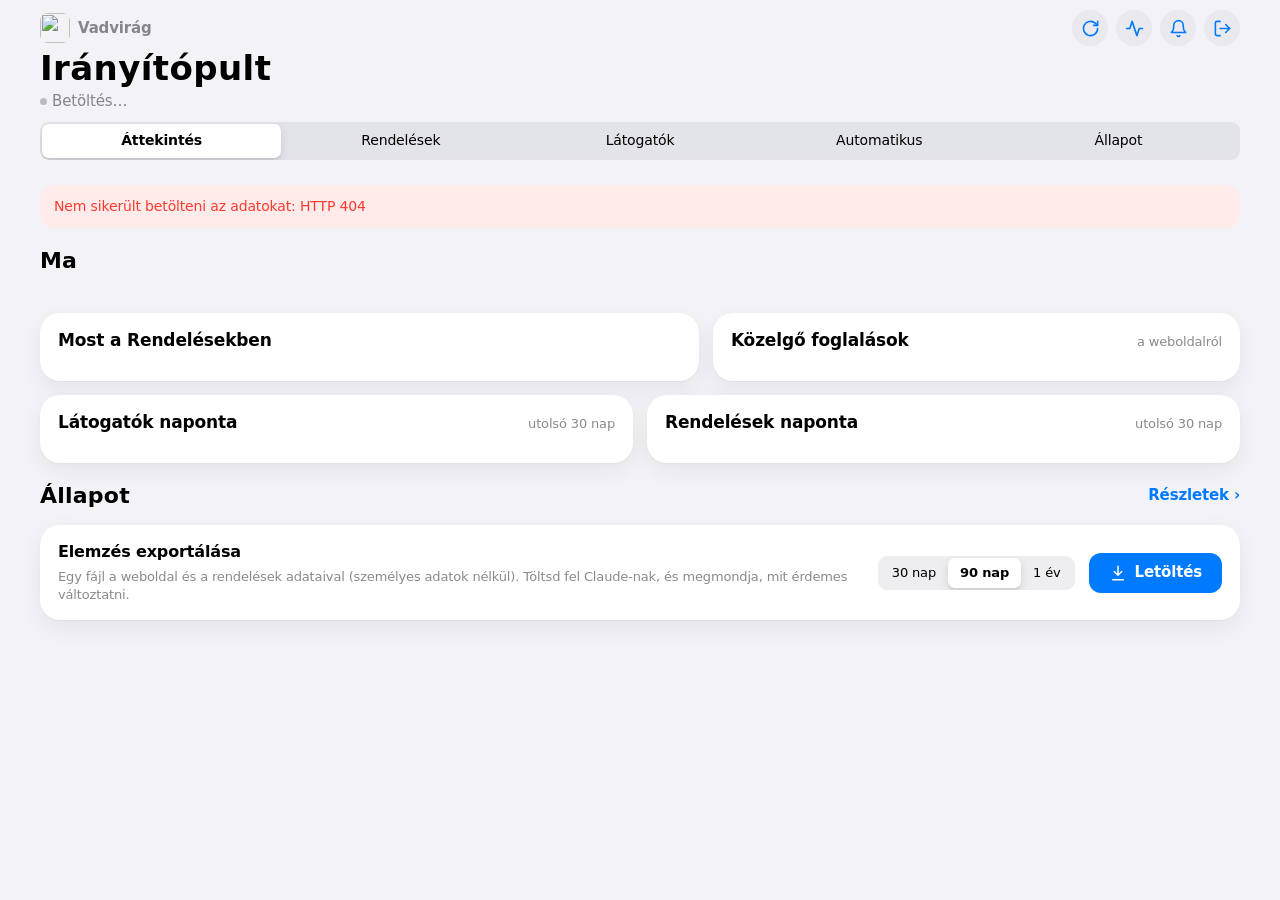
==== commit 66cfb8a1: "Seasonal website themes, dashboard Automatikus tab, analytics export Weboldal 1.12.0 - Season themes" ====
--- a/dashboard-source/web/index.html
+++ b/dashboard-source/web/index.html
@@ -17,7 +17,7 @@
   --label:#000;--label2:rgba(60,60,67,.6);--label3:rgba(60,60,67,.3);--sep:rgba(60,60,67,.18);
   --red:#ff3b30;--green:#34c759;--blue:#007aff;--orange:#ff9500;--purple:#af52de;--teal:#30b0c7;--indigo:#5856d6;--pink:#ff2d55;--brand:#c4140a;
   --bar:rgba(242,242,247,.78);--shadow:0 1px 2px rgba(0,0,0,.04),0 8px 24px rgba(0,0,0,.06);
-  --grid:rgba(60,60,67,.1);--tip:#1c1c1e;
+  --grid:rgba(60,60,67,.1);--tip:#1c1c1e;--gray:#8e8e93;
 }
 @media (prefers-color-scheme:dark){:root{
   --bg:#000;--card:#1c1c1e;--card2:#2c2c2e;--fill:rgba(118,118,128,.24);--fill2:rgba(118,118,128,.16);
@@ -235,8 +235,59 @@
 .err-box{background:color-mix(in srgb,var(--red) 10%,var(--card));color:var(--red);border-radius:14px;padding:12px 14px;font-size:14px;margin:6px 0 10px;font-weight:500}
 .linkbtn{color:var(--blue);font-weight:600}
 
+/* „Most”: aktív rendelések, közelgő foglalások */
+.now{display:grid;grid-template-columns:minmax(0,1.25fr) minmax(0,1fr);gap:14px;margin-top:14px}
+.ol{list-style:none;display:grid}
+.ol li{display:grid;grid-template-columns:auto minmax(0,1fr) auto;gap:1px 12px;align-items:center;padding:10px 0}
+.ol li+li{border-top:.5px solid var(--sep)}
+.ol .sq{grid-row:span 2;width:30px;height:30px}
+.ol b{font-size:15px;font-weight:600;overflow:hidden;text-overflow:ellipsis;white-space:nowrap}
+.ol .m{grid-column:2;font-size:13px;color:var(--label2);overflow:hidden;text-overflow:ellipsis;white-space:nowrap}
+.ol .r{grid-row:span 2;text-align:right;font-size:13px;color:var(--label2);white-space:nowrap}
+.ol .r b{display:block;font-size:15px;color:var(--label)}
+.ol .r.late b{color:var(--red)}.ol .r.soon b{color:var(--orange)}
+.nextline{display:flex;align-items:center;gap:12px;width:100%;text-align:left;margin-top:14px;background:var(--card);border-radius:16px;box-shadow:var(--shadow);padding:12px 16px}
+.nextline>span:nth-child(2){flex:1;min-width:0;font-size:14.5px}.nextline>span:nth-child(2) b{display:block}.nextline small{color:var(--label2);font-size:13px}
+.nextline .go{color:var(--blue);font-weight:600;white-space:nowrap}
+/* Automatikus */
+.tline{list-style:none;display:grid}
+.tline li{display:grid;grid-template-columns:96px 14px minmax(0,1fr) auto;gap:2px 12px;align-items:start;padding:9px 0;position:relative}
+.tline li::before{content:"";position:absolute;left:109px;top:0;bottom:0;border-left:2px solid var(--sep)}
+.tline li:first-child::before{top:16px}.tline li:last-child::before{bottom:calc(100% - 16px)}
+.tline time{font-size:13px;color:var(--label2);text-align:right;padding-top:1px;font-variant-numeric:tabular-nums}
+.tline time b{display:block;color:var(--label);font-size:14px}
+.tline .pt{width:12px;height:12px;border-radius:50%;margin-top:4px;background:var(--card);border:2.5px solid var(--c,var(--blue));position:relative;z-index:1}
+.tline .tx{font-size:14.5px;min-width:0}.tline .tx small{display:block;color:var(--label2);font-size:13px}
+.tline .rel{font-size:12.5px;font-weight:600;color:var(--c,var(--blue));white-space:nowrap;padding-top:2px}
+.au{display:grid;grid-template-columns:repeat(2,minmax(0,1fr));gap:14px;margin-top:14px;align-items:start}
+.au .card h3{align-items:center}
+.au .card h3 .sq{width:26px;height:26px}
+.au .st{display:flex;flex-wrap:wrap;align-items:center;gap:6px 10px;font-size:15px}
+.au .st b{font-size:17px}
+.au .kv{display:grid;grid-template-columns:auto minmax(0,1fr);gap:4px 14px;font-size:14px;margin-top:10px}
+.au .kv span:nth-child(odd){color:var(--label2)}
+.au .acts{display:flex;gap:8px;flex-wrap:wrap;margin-top:12px}
+.abtn{height:34px;padding:0 14px;border-radius:17px;font-size:14px;font-weight:600;background:var(--fill);color:var(--blue);transition:transform .12s,background .15s}
+.abtn:active{transform:scale(.96)}.abtn:disabled{opacity:.45;cursor:default}
+.abtn.red{color:var(--red)}.abtn.on{background:var(--blue);color:#fff}
+.themes{display:grid;grid-template-columns:repeat(auto-fill,minmax(150px,1fr));gap:8px;margin-top:12px}
+.theme{display:flex;flex-direction:column;align-items:flex-start;gap:2px;text-align:left;padding:10px 12px;border-radius:12px;background:var(--bg);border:1.5px solid transparent;font-size:14px;transition:border-color .15s}
+.theme button{display:flex;flex-direction:column;align-items:flex-start;gap:2px;text-align:left;width:100%}
+.theme b{font-size:14.5px}.theme small{color:var(--label2);font-size:12px;line-height:1.3}
+.theme.cur{border-color:var(--blue)}
+.theme .pv{margin-top:4px;font-size:12.5px;font-weight:600}
+.wk{display:grid;grid-template-columns:minmax(0,1fr) auto;gap:4px 10px;align-items:center;padding:10px 0}
+.wk+.wk{border-top:.5px solid var(--sep)}
+.wk b{font-size:15px}.wk small{display:block;color:var(--label2);font-size:13px}
+.wk .acts{margin:0;justify-content:flex-end}
+.au .pill{vertical-align:1px}
+.expcard{display:flex;align-items:center;gap:14px;flex-wrap:wrap;margin-top:14px}
+.expcard>div:first-child{flex:1 1 280px;min-width:0}
+.expcard b{display:block;font-size:16px}
+@media (hover:hover) and (min-width:601px){.tbl .acts{opacity:0;transition:opacity .15s}.tbl tr:hover .acts,.tbl .acts:focus-within{opacity:1}}
 @media (max-width:900px){
   .g2,.g3{grid-template-columns:minmax(0,1fr)}
+  .now,.au{grid-template-columns:minmax(0,1fr)}
   .fs{grid-template-columns:120px minmax(0,1fr) 62px;font-size:13.5px}
   .hide-m{display:none}
   .row .right{max-width:120px}
@@ -257,6 +308,24 @@
   .card{padding:14px 15px}
   .det{padding-left:16px}
   .gl-row input[type=text],.gl-row input[type=url],.gl-row input[type=password]{width:58%}
+  /* rendelések listája telefonon: kártyák a széles táblázat helyett */
+  .tbl thead{display:none}
+  .tbl,.tbl tbody,.tbl tr,.tbl td{display:block;width:100%}
+  .tbl tr{display:grid;grid-template-columns:minmax(0,1fr) auto;gap:2px 10px;padding:12px 2px;border-bottom:.5px solid var(--sep)}
+  .tbl tr:last-child{border-bottom:0}
+  .tbl td{padding:0;border:0}
+  .tbl td:nth-child(3){order:1;grid-column:1;font-weight:600}
+  .tbl td:nth-child(6){order:1;grid-column:2;text-align:right;font-weight:600}
+  .tbl td:nth-child(1){order:2;grid-column:1;font-size:12.5px;color:var(--label2)}
+  .tbl td:nth-child(2){order:2;grid-column:2;text-align:right;font-size:12.5px;color:var(--label2)}
+  .tbl td:nth-child(2)::before{content:"#"}
+  .tbl td:nth-child(4){order:3;grid-column:1/-1}
+  .tbl td:nth-child(5){order:3;grid-column:1/-1;font-size:13px;color:var(--label2)}
+  .tbl td:nth-child(7){order:4;grid-column:1/-1;margin-top:4px}
+  .tbl td.empty{grid-column:1/-1}
+  .tline li{grid-template-columns:70px 14px minmax(0,1fr)}
+  .tline li::before{left:83px}
+  .tline .rel{grid-column:3}
 }
 @media (prefers-reduced-motion:reduce){*{animation:none!important;transition:none!important}}
 </style>
@@ -280,6 +349,7 @@
     <button role="tab" data-view="home" aria-selected="true">Áttekintés</button>
     <button role="tab" data-view="orders">Rendelések</button>
     <button role="tab" data-view="visits">Látogatók</button>
+    <button role="tab" data-view="auto">Automatikus</button>
     <button role="tab" data-view="health">Állapot</button>
   </div></div>
 </header>
@@ -292,6 +362,11 @@
     <div class="hdr"><h2>Ma</h2><span class="sp"></span><span class="note" id="todayLbl" style="margin:0"></span></div>
     <div class="kpis k4" id="kpiHome"></div>
     <div class="chips" id="dayChips"></div>
+    <div id="nextHome"></div>
+    <div class="now">
+      <div class="card"><h3>Most a Rendelésekben<small id="nowOrdLbl"></small></h3><ul class="ol" id="nowOrders"></ul></div>
+      <div class="card"><h3>Közelgő foglalások<small>a weboldalról</small></h3><ul class="ol" id="nowMsgs"></ul></div>
+    </div>
     <div id="preHome"></div>
     <div class="grid g2" style="margin-top:14px">
       <div class="card"><h3>Látogatók naponta<small>utolsó 30 nap</small></h3><div class="chart" id="chDayVis"></div></div>
@@ -299,6 +374,17 @@
     </div>
     <div class="hdr"><h2>Állapot</h2><span class="sp"></span><button class="linkbtn" data-goto="health">Részletek ›</button></div>
     <div id="checksHome"></div>
+    <div class="card expcard"><div><b>Elemzés exportálása</b><span class="note" style="display:block;margin-top:4px">Egy fájl a weboldal és a rendelések adataival (személyes adatok nélkül). Töltsd fel Claude-nak, és megmondja, mit érdemes változtatni.</span></div>
+      <div class="seg small" id="expPick"><button data-d="30">30 nap</button><button data-d="90" aria-pressed="true">90 nap</button><button data-d="365">1 év</button></div>
+      <a class="btn btn-blue" id="expBtn" href="/api/export?days=90" download style="height:40px;font-size:15px"><svg viewBox="0 0 24 24"><path d="M12 3v12M7 10l5 5 5-5M5 21h14"/></svg>Letöltés</a></div>
+  </section>
+
+  <!-- ========== AUTOMATIKUS ========== -->
+  <section class="view" id="v-auto" hidden>
+    <div class="hdr"><h2>Automatikus változások</h2><span class="sp"></span><span class="note" style="margin:0">Mi változik magától a weboldalon és a rendelésekben, és mikor.</span></div>
+    <div id="autoErr"></div>
+    <div class="card"><h3>Mi változik legközelebb?<small>budapesti idő</small></h3><ul class="tline" id="tline"></ul></div>
+    <div class="au" id="autoCards"></div>
   </section>
 
   <!-- ========== RENDELÉSEK ========== -->
@@ -506,20 +592,25 @@
   trend: '<svg viewBox="0 0 24 24"><path d="m3 17 6-6 4 4 8-8"/><path d="M14 7h7v7"/></svg>',
   repeat: '<svg viewBox="0 0 24 24"><path d="M17 2l4 4-4 4"/><path d="M3 11V9a3 3 0 0 1 3-3h15M7 22l-4-4 4-4"/><path d="M21 13v2a3 3 0 0 1-3 3H3"/></svg>',
   x: '<svg viewBox="0 0 24 24"><path d="M6 6l12 12M18 6 6 18"/></svg>',
-  truck: '<svg viewBox="0 0 24 24"><path d="M3 7h11v9H3zM14 10h4l3 3v3h-7"/><circle cx="7" cy="17.5" r="1.6"/><circle cx="17" cy="17.5" r="1.6"/></svg>'
+  truck: '<svg viewBox="0 0 24 24"><path d="M3 7h11v9H3zM14 10h4l3 3v3h-7"/><circle cx="7" cy="17.5" r="1.6"/><circle cx="17" cy="17.5" r="1.6"/></svg>',
+  leaf: '<svg viewBox="0 0 24 24"><path d="M5 19C5 10 10 5 20 4c-1 10-6 15-15 15z"/><path d="M5 19 13 11"/></svg>',
+  book: '<svg viewBox="0 0 24 24"><path d="M5 4h11a3 3 0 0 1 3 3v13H8a3 3 0 0 1-3-3Z"/><path d="M9 9h6M9 13h6"/></svg>',
+  gift: '<svg viewBox="0 0 24 24"><path d="M4 11h16v9H4zM3 7h18v4H3zM12 7v13M12 7c-1.5-3-5-3.5-5-1.2C7 7 9.5 7 12 7zM12 7c1.5-3 5-3.5 5-1.2C17 7 14.5 7 12 7z"/></svg>',
+  cal: '<svg viewBox="0 0 24 24"><rect x="3" y="5" width="18" height="16" rx="3"/><path d="M3 10h18M8 3v4M16 3v4"/></svg>',
+  power: '<svg viewBox="0 0 24 24"><path d="M12 3v8"/><path d="M6.3 7.3a8 8 0 1 0 11.4 0"/></svg>'
 };
 const sq = (color, icon) => `<span class="sq" style="background:var(--${color})">${I[icon]}</span>`;
 const STATUS = { new: ['Vár', 'o'], preparing: ['Elfogadva', 'b'], done: ['Kész', 'g'], rejected: ['Elutasítva', 'r'] };
 const EVENTS = { quick_open: 'Megnyitotta a „leírom, mit kérek” rendelést', weekend_order: 'Hétvégi ajánlatot rendelt volna', weekly_order: 'Napi ajánlatot rendelt volna', pre_open: 'Megnyitotta az előrendelést', pre_sent: 'Előrendelést küldött', add: 'Kosárba tett egy ételt', order_btn: '„Rendelés” gombra nyomott', order_page: 'Megnyitotta a rendelési oldalt', order_sent: 'Elküldött egy rendelést',
   wheel: 'Pörgetett a „Mit egyek ma?”-n', wheel_order: '…és rendelt a pörgetésből', town: 'Kiszállítást keresett', form: 'Üzenetet küldött', call: 'Hívás gombra nyomott',
   route: 'Útvonalat kért', fb: 'Facebookra kattintott', lang: 'Nyelvet váltott', drinks: 'Megnézte az itallapot', gallery: 'Képet nagyított a galériában', alg: 'Megnézte az allergéneket', quick: 'Gyors csempét használt', consent_yes: 'Elfogadta a sütit', consent_no: 'Nem kérte a sütit', page: 'Másik oldalt nyitott meg', error: 'Hiba történt a böngészőjében' };
-const SECTIONS = { hero: 'a nyitó rész', rolunk: 'Rólunk', etlap: 'Étlap', rendezvenyek: 'Rendezvények', kiszallitas: 'Kiszállítás', galeria: 'Galéria', kapcsolat: 'Kapcsolat' };
+const SECTIONS = { hero: 'a nyitó rész', ajanlat: 'Ajánlataink', rolunk: 'Rólunk', etlap: 'Étlap', rendezvenyek: 'Rendezvények', kiszallitas: 'Kiszállítás', galeria: 'Galéria', kapcsolat: 'Kapcsolat' };
 const LANGS = { hu: 'Magyar', en: 'Angol', de: 'Német' };
 const PAGES = { '/': 'Főoldal', '/en': 'Főoldal (angol)', '/de': 'Főoldal (német)', '/rendeles': 'Rendelési oldal' };
 const DUR_ORDER = ['0-10 mp', '10-30 mp', '30 mp-2 perc', '2-5 perc', '5-15 perc', '15+ perc'];
 const SCROLL_ORDER = ['0-25%', '25-50%', '50-75%', '75-95%', 'végig'];
 
-let D = null, period = 7, view = 'home', loadedDays = 0, people = null, peopleDay = null, openRows = new Set();
+let D = null, A = null, period = 7, view = 'home', loadedDays = 0, people = null, peopleDay = null, openRows = new Set();
 
 /* ---------- lekérés ---------- */
 async function load(manual) {
@@ -530,7 +621,7 @@
     if (r.status === 401) { location.reload(); return; }
     if (!r.ok) throw new Error('HTTP ' + r.status);
     D = await r.json(); loadedDays = need;
-    render();
+    render(); loadAuto();
     if (view === 'people') loadPeople();
   } catch (e) { $('topErr').innerHTML = `<div class="err-box">Nem sikerült betölteni az adatokat: ${esc(e.message)}</div>`; }
   $('refresh').classList.remove('spin');
@@ -775,7 +866,157 @@
   // állapot: csak ami nincs rendben; ha minden jó, egy sor
   const ch = D.checks || [], bad = ch.filter(c => c.known && !c.ok);
   $('checksHome').innerHTML = bad.length ? `<div class="checks">${checksHTML(bad)}</div>` : `<div class="okline">${sq('green', 'check')}<span><b>Minden rendben</b>${esc(ch.filter(c => c.known).map(c => c.label).join(', '))}</span></div>`;
-}
+  renderNow(); renderNext();
+}
+
+/* ---------- „Most”: ami épp a Rendelésekben történik, és a közelgő foglalások ---------- */
+const MSGK = { asztal: ['Asztalfoglalás', 'teal', 'cal'], rendezveny: ['Rendezvény', 'purple', 'users'], egyeb: ['Kérdés', 'indigo', 'mail'] };
+function renderNow() {
+  const now = Date.now(), act = orders().filter(o => o.status === 'new' || o.status === 'preparing').sort((a, b) => new Date(a.created) - new Date(b.created));
+  $('nowOrdLbl').textContent = act.length ? act.length + ' folyamatban' : '';
+  $('nowOrders').innerHTML = act.length ? act.slice(0, 8).map(o => {
+    const wait = Math.round((now - new Date(o.created)) / 60000), short = itemsOf(o).map(([k, q]) => q + '× ' + k).join(', ') || String(o.items || '').replace(/^Szabadon leírt rendelés:\s*/, '').split('\n')[0];
+    let r;
+    if (o.status === 'new') r = `<span class="r ${wait >= 10 ? 'late' : 'soon'}"><b>${wait < 60 ? wait + ' perce' : wait < 1440 ? Math.floor(wait / 60) + ' órája' : Math.floor(wait / 1440) + ' napja'}</b>vár elfogadásra</span>`;
+    else { const ready = o.eta && o.accepted_at ? new Date(o.accepted_at).getTime() + o.eta * 60000 : 0; r = `<span class="r"><b>${ready ? fmtHM(ready) : 'készül'}</b>${ready ? (ready > now ? 'kész kb.' : 'már kész lehet') : 'elfogadva'}</span>`; }
+    return `<li>${sq(o.status === 'new' ? 'orange' : 'blue', o.mode === 'Kiszállítás' ? 'truck' : 'cart')}<b>#${o.id} · ${esc(o.name || 'Névtelen')}</b>${r}<span class="m">${esc((o.mode === 'Kiszállítás' ? (o.city || 'Kiszállítás') : 'Elvitel') + ' · ' + short)}</span></li>`; }).join('')
+    : `<li class="empty" style="display:block">Most nincs folyamatban lévő rendelés.</li>`;
+  const today = dayKey(now), msgs = (D.messages || []).filter(m => !m.done && m.date && m.date >= today && m.kind !== 'egyeb').sort((a, b) => (a.date + (a.time || '')).localeCompare(b.date + (b.time || '')));
+  $('nowMsgs').innerHTML = msgs.length ? msgs.slice(0, 6).map(m => { const k = MSGK[m.kind] || MSGK.egyeb;
+    return `<li>${sq(k[1], k[2])}<b>${esc(m.name || 'Névtelen')}</b><span class="r"><b>${esc(m.date === today ? 'ma' : relDay(m.date))}</b>${esc(m.time || '')}</span><span class="m">${esc(k[0] + (m.guests ? ` · ${m.guests} fő` : ''))}</span></li>`; }).join('')
+    : `<li class="empty" style="display:block">Nincs közelgő foglalás vagy rendezvény.</li>`;
+}
+const relDay = d => { const t = new Date(d + 'T12:00:00'), diff = Math.round((t - new Date(dayKey(Date.now()) + 'T12:00:00')) / 864e5); return diff === 1 ? 'holnap' : diff < 7 ? t.toLocaleDateString('hu-HU', { weekday: 'long' }) : t.toLocaleDateString('hu-HU', { month: 'short', day: 'numeric' }); };
+function renderNext() {
+  const ev = A ? autoEvents() : [];
+  $('nextHome').innerHTML = ev.length ? `<button class="nextline" data-goto="auto">${sq(ev[0].c || 'blue', ev[0].i || 'clock')}<span><small>Következő automatikus változás · ${esc(fmtWhen(ev[0].t))} (${esc(relTime(ev[0].t))})</small><b>${esc(ev[0].title)}</b></span><span class="go">Mind ›</span></button>` : '';
+  $$('#nextHome [data-goto]').forEach(b => b.onclick = () => setView('auto'));
+}
+
+/* ---------- Automatikus ---------- */
+async function loadAuto() {
+  try { const r = await fetch('/api/schedule', { cache: 'no-store' }); if (!r.ok) return; A = await r.json(); if (D) { renderNext(); if (view === 'auto') renderAuto(); } } catch (e) {}
+}
+// budapesti dátum + idő → időbélyeg (a téli/nyári időszámítást is figyelembe véve)
+const bpParts = new Intl.DateTimeFormat('en-GB', { timeZone: TZ, year: 'numeric', month: '2-digit', day: '2-digit', hour: '2-digit', minute: '2-digit', hourCycle: 'h23' });
+function bpTime(date, hm = '00:00') {
+  const [y, m, d] = date.split('-').map(Number), [h, mi] = hm.split(':').map(Number), want = Date.UTC(y, m - 1, d, h, mi); let t = want;
+  for (let i = 0; i < 2; i++) { const p = Object.fromEntries(bpParts.formatToParts(new Date(t)).map(x => [x.type, x.value])); t += want - Date.UTC(+p.year, +p.month - 1, +p.day, +p.hour, +p.minute); }
+  return t;
+}
+const addDay = (date, n) => { const d = new Date(date + 'T12:00:00Z'); d.setUTCDate(d.getUTCDate() + n); return d.toISOString().slice(0, 10); };
+function relTime(t) {
+  const m = Math.round((t - Date.now()) / 60000); if (m < 1) return 'most';
+  if (m < 60) return m + ' perc múlva'; const h = Math.floor(m / 60); if (h < 24) return h + ' óra' + (m % 60 && h < 5 ? ' ' + (m % 60) + ' perc' : '') + ' múlva';
+  const d = Math.floor(h / 24); return d + ' nap' + (h % 24 && d < 3 ? ' ' + (h % 24) + ' óra' : '') + ' múlva';
+}
+function fmtWhen(t) {
+  const k = dayKey(t), hm = fmtHM(t), today = dayKey(Date.now()), diff = Math.round((new Date(k + 'T12:00:00') - new Date(today + 'T12:00:00')) / 864e5);
+  const day = diff === 0 ? 'ma' : diff === 1 ? 'holnap' : diff < 7 ? new Date(k + 'T12:00:00').toLocaleDateString('hu-HU', { weekday: 'long' }) : new Date(k + 'T12:00:00').toLocaleDateString('hu-HU', { month: 'short', day: 'numeric' });
+  return hm === '00:00' ? day + ' éjfél' : day + ' ' + hm;
+}
+const shortRange = (a, b) => { const f = d => new Date(d + 'T12:00:00').toLocaleDateString('hu-HU', { month: 'short', day: 'numeric' }); return f(a) + ' – ' + f(b); };
+// minden közelgő automatikus változás időrendben
+function autoEvents() {
+  const S = A.site || {}, O = A.orders || {}, Db = A.dashboard || {}, now = Date.now(), ev = [], add = (t, title, sub, c, i) => { if (t > now) ev.push({ t, title, sub, c, i }); };
+  ((S.season || {}).next || []).forEach(n => add(bpTime(n.at), `Téma: ${n.name}`, 'a weboldal díszítése és színei', 'orange', 'leaf'));
+  (S.weeks || []).forEach(w => {
+    const [d, hm] = (w.show_from || '').split(' ');
+    if (w.state === 'kozelgo' && !w.manual) add(bpTime(d, hm || '00:00'), `Megjelenik a napi ajánlat (${shortRange(w.from, w.to)})`, 'a weboldal Ajánlataink részén', 'indigo', 'book');
+    if (w.state !== 'lejart') add(bpTime(addDay(w.to, 1)), `Lejár a napi ajánlat (${shortRange(w.from, w.to)})`, 'eltűnik a weboldalról', 'gray', 'book');
+  });
+  if (S.weekend && !S.weekend.hidden) { add(bpTime(S.weekend.from), 'Megjelenik a hétvégi ajánlat', S.weekend.title, 'indigo', 'book'); add(bpTime(addDay(S.weekend.to, 1)), 'Eltűnik a hétvégi ajánlat', S.weekend.title, 'gray', 'book'); }
+  // napi ajánlat idősávjai és a nyitvatartás: a következő előfordulás
+  const today = dayKey(now), next = (hm, weekdays) => { for (let i = 0; i < 8; i++) { const d = addDay(today, i), wd = new Date(d + 'T12:00:00Z').getUTCDay(); if (weekdays && (wd === 0 || wd === 6)) continue; const t = bpTime(d, hm); if (t > now) return t; } return 0; };
+  const dl = O.daily;
+  if (dl) {
+    const pad = x => x.padStart(5, '0');
+    add(next(pad(dl.from), true), 'Napi ajánlat: indul az előrendelés', `ingyenes kiszállítás ${dl.free_til}-ig: ${(dl.towns || []).join(', ')}`, 'green', 'book');
+    add(next(pad(dl.free_til), true), 'Vége az ingyenes kiszállításnak', 'a napi ajánlat 11:00 után a szokásos díjjal', 'orange', 'truck');
+    add(next(pad(dl.to), true), 'A napi ajánlat már nem rendelhető', 'holnap ' + dl.from + '-tól újra', 'gray', 'book');
+  }
+  add(next('11:00'), 'Nyitás – a weboldal „Nyitva” állapotot mutat', '', 'green', 'clock');
+  add(next('22:00'), 'Zárás – a weboldal „Zárva” állapotot mutat', '', 'gray', 'clock');
+  if (O.closed_today && O.closed_until) add(new Date(O.closed_until).getTime(), 'Lejár a „ma korábban bezártunk”', 'a weboldal újra a szokásos nyitvatartást mutatja', 'red', 'power');
+  const g = O.giveaway;
+  if (g) { const [ud, ut] = g.until.split(' '), [dd, dt] = g.draw.split(' '), [sd, st] = (g.show_until || '').split(' ');
+    if (!g.ended) add(bpTime(ud, ut), 'Lezárul a nyereményjáték', `${g.entries} résztvevő eddig`, 'purple', 'gift');
+    add(bpTime(dd, dt || '00:00'), 'Nyereményjáték: sorsolás', 'a Rendelések appban: Továbbiak → Nyereményjáték sorsolás', 'purple', 'gift');
+    if (sd) add(bpTime(sd, st || '00:00') + 60000, 'Eltűnik a nyereményjáték a weboldalról', '', 'gray', 'gift'); }
+  const p = O.preorder; if (p && p.serve_from) add(bpTime(p.serve_from), `${p.title}: kezdődik a felszolgálás`, p.sold_out ? 'az előrendelés elfogyott-ra van állítva' : 'az előrendelt ételek innentől kérhetők', 'orange', 'cal');
+  if (Db.summary_next) add(new Date(Db.summary_next).getTime(), 'Napi összesítő a telefonodra', Db.ntfy_ready ? 'ntfy értesítés' : 'nincs beállítva ntfy téma – nem megy ki', 'indigo', 'bell');
+  return ev.sort((a, b) => a.t - b.t);
+}
+const SEASON_ICON = { base: '🌺', autumn: '🍂', winter: '❄️', christmas: '🎄', christmas2: '🎁', newyear: '🎆' };
+function renderAuto() {
+  if (!A) { $('autoCards').innerHTML = '<p class="empty">Betöltés…</p>'; return; }
+  const S = A.site || {}, O = A.orders || {}, Db = A.dashboard || {}, errs = [];
+  if (A.site_error) errs.push(`A weboldal ütemezése nem érhető el (${A.site_error}). Fut a Vadvirág Weboldal app (1.12.0 vagy újabb)?`);
+  if (A.orders_error) errs.push(`A Rendelések ütemezése nem érhető el (${A.orders_error}). Fut a Vadvirág Rendelések app (2.18.0 vagy újabb)?`);
+  $('autoErr').innerHTML = errs.map(e => `<div class="err-box">${esc(e)}</div>`).join('');
+  const ev = autoEvents();
+  $('tline').innerHTML = ev.length ? ev.slice(0, 14).map(e => `<li style="--c:var(--${e.c === 'gray' ? 'label3' : e.c})"><time><b>${esc(fmtWhen(e.t).split(' ').slice(0, -1).join(' ') || fmtWhen(e.t))}</b>${esc(fmtHM(e.t))}</time><span class="pt"></span><span class="tx">${esc(e.title)}${e.sub ? `<small>${esc(e.sub)}</small>` : ''}</span><span class="rel">${esc(relTime(e.t))}</span></li>`).join('') : '<li class="empty" style="display:block">Nincs ütemezett változás.</li>';
+  const pub = (Db.public_url || 'https://www.vadviragetterem.com').replace(/\/$/, ''), cards = [];
+  const card = (icon, color, title, small, body) => `<div class="card"><h3>${sq(color, icon)}${esc(title)}${small ? `<small>${small}</small>` : ''}</h3>${body}</div>`;
+  if (S.season) {
+    const se = S.season, nx = (se.next || [])[0], tk = { base: 'alap', autumn: 'osz', winter: 'tel', christmas: 'karacsony', christmas2: 'karacsony2', newyear: 'szilveszter' };
+    cards.push(card('leaf', 'orange', 'A weboldal témája', se.manual ? '<span class="pill o">kézzel beállítva</span>' : '<span class="pill g">automatikus</span>',
+      `<div class="st">${SEASON_ICON[se.current] || ''} <b>${esc(se.name)}</b>${se.manual ? `<span class="note" style="margin:0">(a naptár szerint: ${esc(se.auto_name)})</span>` : ''}</div>
+      ${nx ? `<div class="note">Következő automatikus váltás: <b>${esc(fmtWhen(bpTime(nx.at)))}</b> → ${esc(nx.name)}${se.manual ? '. A kézi beállítás ekkor magától megszűnik.' : '.'}</div>` : ''}
+      <div class="themes">${(se.themes || []).map(t => `<div class="theme${t.key === se.current ? ' cur' : ''}"><button data-season="${t.key}"${t.key === se.current ? ' aria-pressed="true"' : ''}><b>${SEASON_ICON[t.key] || ''} ${esc(t.name)}</b><small>${esc(t.period)}</small></button><a class="pv" href="${esc(pub)}/?tema=${tk[t.key]}" target="_blank" rel="noopener">Előnézet ›</a></div>`).join('')}</div>
+      <div class="acts">${se.manual ? '<button class="abtn" data-season="auto">Vissza az automatikusra</button>' : ''}</div>
+      <p class="note">Koppints egy témára, ha most azt szeretnéd (a következő automatikus váltásig marad). Az „Előnézet” csak neked mutatja meg, a vendégek nem látják.</p>`));
+  }
+  if (S.weeks) {
+    const ST = { aktiv: ['látszik', 'g'], elore: ['látszik (jövő heti)', 'b'], kozelgo: ['vár a megjelenésre', 'o'], lejart: ['lejárt', ''] };
+    const rows = S.weeks.filter(w => w.state !== 'lejart').map(w => { const [d, hm] = (w.show_from || '').split(' '); const st = ST[w.state] || [w.state, ''];
+      const acts = [w.state === 'kozelgo' ? `<button class="abtn" data-week-now="${w.from}">Megjelenítés most</button>` : '', w.manual ? `<button class="abtn" data-week-now="">Vissza az időzítéshez</button>` : '',
+        (w.state === 'aktiv' || w.state === 'elore') ? (w.hidden ? `<button class="abtn" data-week-hide="">Megjelenítés</button>` : `<button class="abtn red" data-week-hide="${w.from}">Elrejtés</button>`) : (w.hidden ? `<button class="abtn" data-week-hide="">Elrejtés visszavonása</button>` : '')].join('');
+      return `<div class="wk"><div><b>${esc(shortRange(w.from, w.to))}</b> <span class="pill ${w.hidden ? 'r' : st[1]}">${esc(w.hidden ? 'elrejtve' : st[0])}</span>${w.manual ? ' <span class="pill o">kézzel</span>' : ''}<small>${w.state === 'kozelgo' ? 'Megjelenik: ' + esc(fmtWhen(bpTime(d, hm || '00:00'))) + ' (' + esc(relTime(bpTime(d, hm || '00:00'))) + ')' : 'Lejár: ' + esc(fmtWhen(bpTime(addDay(w.to, 1))))}</small></div><div class="acts">${acts}</div></div>`; });
+    cards.push(card('book', 'indigo', 'Napi ajánlat (heti menü)', 'a weboldalon', rows.join('') || '<p class="empty">Nincs feltöltött heti menü. Szólj, és felteszem a következőt.</p>'));
+  }
+  if (S.weekend) { const w = S.weekend;
+    cards.push(card('book', 'indigo', 'Hétvégi ajánlat', '', `<div class="st"><b>${esc(w.title)}</b><span class="pill ${w.hidden ? 'r' : w.visible ? 'g' : ''}">${w.hidden ? 'elrejtve' : w.visible ? 'látszik' : 'nem látszik'}</span></div><div class="kv"><span>Időszak</span><span>${esc(shortRange(w.from, w.to))}</span><span>Ár</span><span>${huf(w.price)} Ft</span></div>
+      <div class="acts">${w.hidden ? '<button class="abtn" data-weekend="0">Megjelenítés</button>' : '<button class="abtn red" data-weekend="1">Elrejtés</button>'}</div>`)); }
+  if (A.orders) {
+    const st = O.closed_today ? ['red', 'Ma korábban bezártatok', `a weboldal zárva mutat; ${fmtWhen(new Date(O.closed_until).getTime())} magától visszaáll`] : O.online_paused ? ['orange', 'Az online rendelés szünetel', O.paused_note ? `üzenet a vendégeknek: „${O.paused_note}”` : 'amíg vissza nem kapcsolod'] : ['green', 'Nyitva – online lehet rendelni', 'naponta 11:00–22:00'];
+    cards.push(card('power', st[0], 'Online rendelés', '', `<div class="st"><span class="dot ${st[0] === 'green' ? 'g' : st[0] === 'red' ? 'r' : 'o'}"></span><b>${esc(st[1])}</b></div><p class="note" style="margin-top:4px">${esc(st[2])}</p>
+      <div class="acts">${O.online_paused ? '<button class="abtn on" data-ord="resume">Folytatás</button>' : '<button class="abtn" data-ord="pause">Szüneteltetés…</button>'}${O.closed_today ? '<button class="abtn on" data-ord="open_today">Mégis nyitva vagyunk</button>' : '<button class="abtn red" data-ord="close_today">Ma korábban bezárunk</button>'}</div>
+      <p class="note">Ugyanazok a kapcsolók, mint a Rendelések appban. A korábbi zárás éjfélkor magától lejár.</p>`));
+    const dl = O.daily; if (dl) cards.push(card('clock', 'green', 'Napi ajánlat rendelése', 'hétköznap', `<div class="kv"><span>${esc(dl.from)}</span><span>indul az előrendelés</span><span>${esc(dl.free_til)}-ig</span><span>ingyenes kiszállítás: ${esc((dl.towns || []).join(', '))}</span><span>${esc(dl.to)}</span><span>vége, utána csak az étlapról lehet rendelni</span></div>`));
+    const p = O.preorder; if (p) cards.push(card('cal', 'orange', 'Előrendelés', esc(p.title), `<div class="st"><span class="pill ${p.sold_out ? 'r' : 'g'}">${p.sold_out ? 'elfogyott – nem látszik' : 'előrendelhető'}</span></div><div class="kv"><span>Felszolgálás</span><span>${esc(new Date(p.serve_from + 'T12:00:00').toLocaleDateString('hu-HU', { month: 'long', day: 'numeric', weekday: 'long' }))}-tól</span><span>Időpontok</span><span>${esc(p.first)}–${esc(p.last)}</span><span>Visszahívandó</span><span>${p.new || 0}</span></div>
+      <div class="acts">${p.sold_out ? '<button class="abtn on" data-ord="preorder_available">Újra kapható</button>' : '<button class="abtn red" data-ord="preorder_soldout">Elfogyott</button>'}</div>`));
+    const g = O.giveaway; if (g) { const lr = O.last_raffle;
+      cards.push(card('gift', 'purple', 'Nyereményjáték', g.running ? '<span class="pill g">fut</span>' : g.ended ? '<span class="pill">lezárult</span>' : '<span class="pill o">még nem indult</span>', `<div class="st"><b>${esc(g.title)}</b></div><div class="kv"><span>Időszak</span><span>${esc(g.from)} – ${esc(g.until)}</span><span>Feltétel</span><span>${g.min ? huf(g.min) + ' Ft-tól (szállítás nélkül)' : 'bármekkora weboldalas rendelés'}</span><span>Résztvevők</span><span>${g.entries}</span><span>Sorsolás</span><span>${esc(g.draw)}</span><span>A weboldalon</span><span>${g.shown ? 'látszik, ' + esc(g.show_until) + '-ig' : 'nem látszik'}</span></div>
+        ${lr ? `<p class="note">Legutóbbi sorsolás (${esc(fmtTime(lr.at))}, ${lr.count} résztvevő): <b>${esc((lr.winners || []).join(', '))}</b>${(lr.reserves || []).length ? ' · pót: ' + esc(lr.reserves.join(', ')) : ''}</p>` : ''}`)); }
+    if ((O.menu_off || []).length) cards.push(card('x', 'gray', 'Kikapcsolt étlaprészek', '', `<p class="note" style="margin:0">${esc(O.menu_off.join(', '))} – nem látszik az étlapon és nem rendelhető. Szólj, ha újra kell.</p>`));
+  }
+  cards.push(card('bell', 'indigo', 'Az irányítópult figyelései', '', `<div class="kv"><span>Napi összesítő</span><span>${Db.daily_summary ? esc(Db.summary_time) + (Db.summary_next ? ' · következő: ' + esc(fmtWhen(new Date(Db.summary_next).getTime())) : '') : 'kikapcsolva'}</span>
+    <span>Váró rendelés</span><span>${Db.pending_minutes ? `szól, ha ${Db.pending_minutes} perce vár` : 'kikapcsolva'}</span><span>Új rendelés</span><span>${Db.notify_new_order ? 'szól' : 'nem szól'}</span><span>Új foglalás</span><span>${Db.notify_messages ? 'szól' : 'nem szól'}</span>
+    <span>Külső ellenőrzés</span><span>5 percenként${Db.public_next ? ' · következő: ' + esc(fmtHM(Db.public_next)) : ''}</span></div>${Db.ntfy_ready ? '' : '<p class="note" style="color:var(--orange)">Nincs beállítva ntfy téma, így a telefonodra nem megy értesítés.</p>'}
+    <div class="acts"><button class="abtn" data-goto="settings">Beállítás ›</button></div>`));
+  $('autoCards').innerHTML = cards.join('');
+  $$('#autoCards [data-goto]').forEach(b => b.onclick = () => setView(b.dataset.goto));
+}
+$('autoCards').addEventListener('click', async e => {
+  const t = tgt(e); if (!t || t.closest('a')) return;
+  const b = t.closest('[data-season],[data-week-now],[data-week-hide],[data-weekend],[data-ord]'); if (!b || b.disabled) return;
+  let url = '/api/schedule/site', body;
+  if (b.dataset.season) { if (b.getAttribute('aria-pressed') === 'true') return; body = { season: b.dataset.season }; }
+  else if (b.dataset.weekNow !== undefined) body = { week_now: b.dataset.weekNow };
+  else if (b.dataset.weekHide !== undefined) { if (b.dataset.weekHide && !confirm('Elrejted ezt a napi ajánlatot a weboldalról?')) return; body = { weekly_hidden: b.dataset.weekHide }; }
+  else if (b.dataset.weekend) { body = { weekend_hidden: b.dataset.weekend === '1' }; }
+  else {
+    url = '/api/schedule/orders'; body = { do: b.dataset.ord };
+    if (body.do === 'pause') { const n = prompt('Szüneteltetés – mit írjunk a vendégeknek? (nem kötelező)', ''); if (n === null) return; body.note = n; }
+    if (body.do === 'close_today' && !confirm('Ma korábban bezártok? A weboldal zárva mutat, és ma már nem lehet online rendelni. Éjfélkor magától visszaáll.')) return;
+    if (body.do === 'preorder_soldout' && !confirm('Elfogyott? Az előrendelés azonnal eltűnik a weboldalról.')) return;
+  }
+  b.disabled = true;
+  try { await postApi(url, body); await loadAuto(); load(); }
+  catch (er) { alert('Nem sikerült: ' + er.message); b.disabled = false; }
+});
+$('expPick').addEventListener('click', e => { const b = tgt(e)?.closest('[data-d]'); if (!b) return; $$('#expPick [data-d]').forEach(x => x.setAttribute('aria-pressed', String(x === b))); placeKnob($('expPick')); $('expBtn').href = '/api/export?days=' + b.dataset.d; });
 
 function renderOrders() {
   const n = period, keys = periodKeys(n), first = keys[0], prevFirst = periodKeys(2 * n)[0];
@@ -997,15 +1238,16 @@
   k.style.left = on.offsetLeft + 'px'; k.style.width = on.offsetWidth + 'px';
 }
 function setView(v, push) {
-  if (!['home', 'orders', 'visits', 'people', 'health', 'settings'].includes(v)) v = 'home';
+  if (!['home', 'orders', 'visits', 'auto', 'people', 'health', 'settings'].includes(v)) v = 'home';
   view = v; const tabOf = { people: 'visits', settings: 'health' }[v] || v;
   $$('#tabs [data-view]').forEach(b => b.setAttribute('aria-selected', String(b.dataset.view === tabOf)));
   $$('.view').forEach(s => s.hidden = s.id !== 'v-' + v); placeKnob($('tabs'));
   const t = $$('#tabs [data-view]').find(b => b.dataset.view === tabOf); if (t) t.scrollIntoView({ block: 'nearest', inline: 'nearest' });
   if (push !== false) history.replaceState(null, '', '#' + v);
   if (v === 'people' && D) loadPeople();
+  else if (v === 'auto') { renderAuto(); loadAuto(); }
   else if (D) render();
-  $$('[data-period]').forEach(placeKnob); placeKnob($('dayPick'));
+  $$('[data-period]').forEach(placeKnob); placeKnob($('dayPick')); placeKnob($('expPick'));
   scrollTo({ top: 0 });
 }
 $$('#tabs [data-view]').forEach(b => b.addEventListener('click', () => setView(b.dataset.view)));
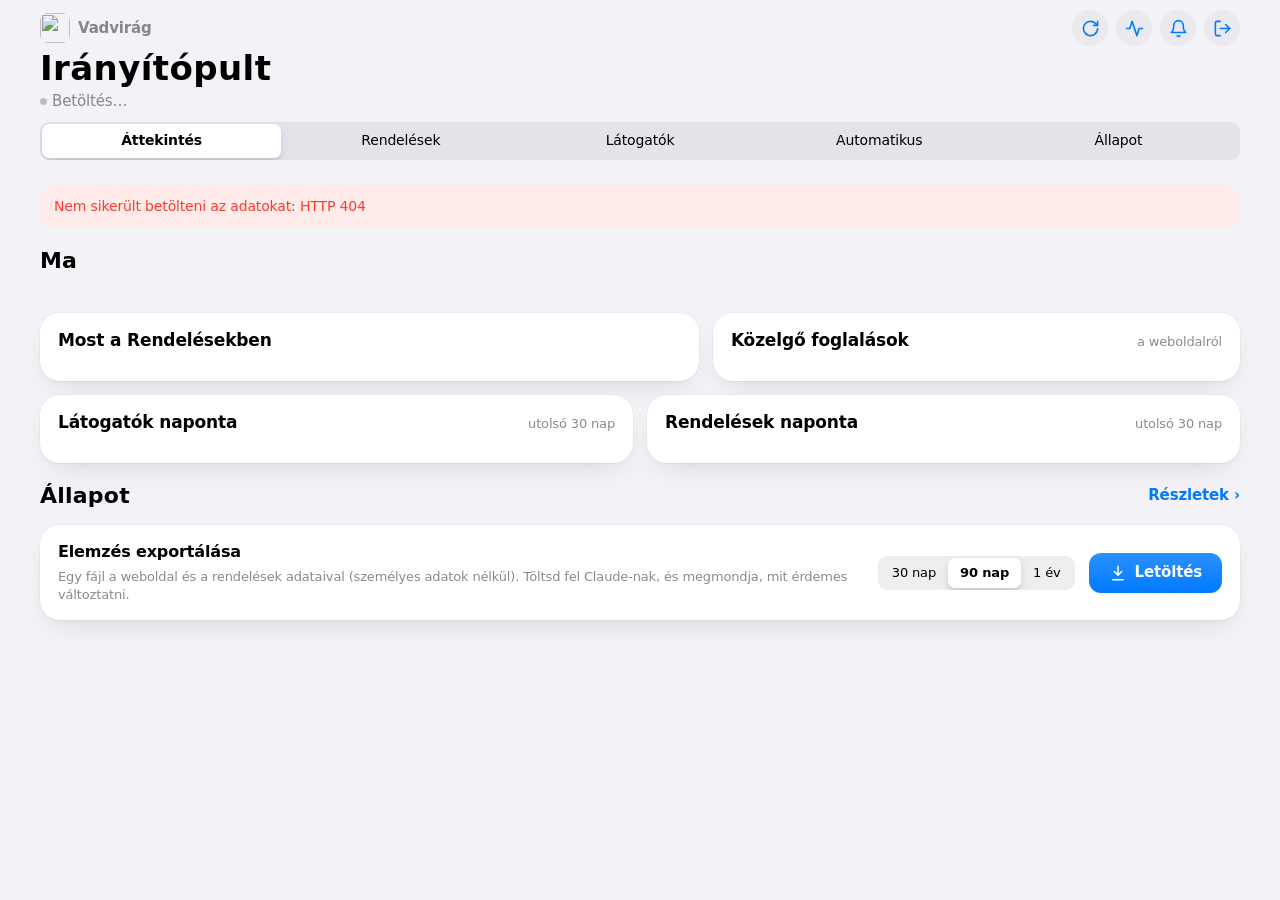
==== commit 6ad3a447: "Megújult megjelenés: Weboldal 3.0.0, Rendelések 4.0.0, Irányítópult 3.0.0 Weboldal: melegebb nyitóké" ====
--- a/dashboard-source/web/index.html
+++ b/dashboard-source/web/index.html
@@ -16,7 +16,7 @@
   --bg:#f2f2f7;--card:#ffffff;--card2:#f2f2f7;--fill:rgba(118,118,128,.12);--fill2:rgba(118,118,128,.08);
   --label:#000;--label2:rgba(60,60,67,.6);--label3:rgba(60,60,67,.3);--sep:rgba(60,60,67,.18);
   --red:#ff3b30;--green:#34c759;--blue:#007aff;--orange:#ff9500;--purple:#af52de;--teal:#30b0c7;--indigo:#5856d6;--pink:#ff2d55;--brand:#c4140a;
-  --bar:rgba(242,242,247,.78);--shadow:0 1px 2px rgba(0,0,0,.04),0 8px 24px rgba(0,0,0,.06);
+  --bar:rgba(242,242,247,.78);--shadow:0 0 0 .5px rgba(0,0,0,.04),0 1px 2px rgba(0,0,0,.04),0 12px 28px -10px rgba(0,0,0,.12);--gloss:linear-gradient(180deg,rgba(255,255,255,.17),rgba(255,255,255,0));
   --grid:rgba(60,60,67,.1);--tip:#1c1c1e;--gray:#8e8e93;
 }
 @media (prefers-color-scheme:dark){:root{
@@ -224,7 +224,7 @@
 .sw input:focus-visible+i{outline:3px solid color-mix(in srgb,var(--blue) 50%,transparent);outline-offset:2px}
 .btn{display:inline-flex;align-items:center;justify-content:center;gap:8px;height:46px;padding:0 20px;border-radius:12px;font-weight:600;font-size:16px;white-space:nowrap;transition:transform .12s,opacity .15s}
 .btn:active{transform:scale(.97)}
-.btn-blue{background:var(--blue);color:#fff}
+.btn-blue{background:var(--blue);color:#fff;background-image:var(--gloss)}
 .btn-gray{background:var(--fill);color:var(--blue)}
 .btns{display:flex;gap:10px;flex-wrap:wrap;margin-top:14px}
 .msg{font-size:14px;font-weight:600;margin-top:10px}
@@ -943,6 +943,8 @@
     if (!g.ended) add(bpTime(ud, ut), 'Lezárul a nyereményjáték', `${g.entries} résztvevő eddig`, 'purple', 'gift');
     add(bpTime(dd, dt || '00:00'), 'Nyereményjáték: sorsolás', 'a Rendelések appban: Továbbiak → Nyereményjáték sorsolás', 'purple', 'gift');
     if (sd) add(bpTime(sd, st || '00:00') + 60000, 'Eltűnik a nyereményjáték a weboldalról', '', 'gray', 'gift'); }
+  const pz = O.promo; if (pz && !pz.ended) { if (!pz.running) add(bpTime(pz.from), `Indul: ${pz.title}`, 'a weboldalon és a rendelésnél is megjelenik', 'orange', 'gift');
+    add(bpTime(pz.to) + 864e5, `Véget ér: ${pz.title}`, 'eltűnik a weboldalról, és a rendelésnél sem jár már ajándék', 'gray', 'gift'); }
   const p = O.preorder; if (p && p.serve_from) add(bpTime(p.serve_from), `${p.title}: kezdődik a felszolgálás`, p.sold_out ? 'az előrendelés elfogyott-ra van állítva' : 'az előrendelt ételek innentől kérhetők', 'orange', 'cal');
   if (Db.summary_next) add(new Date(Db.summary_next).getTime(), 'Napi összesítő a telefonodra', Db.ntfy_ready ? 'ntfy értesítés' : 'nincs beállítva ntfy téma – nem megy ki', 'indigo', 'bell');
   return ev.sort((a, b) => a.t - b.t);
@@ -986,6 +988,8 @@
     const dl = O.daily; if (dl) cards.push(card('clock', 'green', 'Napi ajánlat rendelése', 'hétköznap', `<div class="kv"><span>${esc(dl.from)}</span><span>indul az előrendelés</span><span>${esc(dl.free_til)}-ig</span><span>ingyenes kiszállítás: ${esc((dl.towns || []).join(', '))}</span><span>${esc(dl.to)}</span><span>vége, utána csak az étlapról lehet rendelni</span></div>`));
     const p = O.preorder; if (p) cards.push(card('cal', 'orange', 'Előrendelés', esc(p.title), `<div class="st"><span class="pill ${p.sold_out ? 'r' : 'g'}">${p.sold_out ? 'elfogyott – nem látszik' : 'előrendelhető'}</span></div><div class="kv"><span>Felszolgálás</span><span>${esc(new Date(p.serve_from + 'T12:00:00').toLocaleDateString('hu-HU', { month: 'long', day: 'numeric', weekday: 'long' }))}-tól</span><span>Időpontok</span><span>${esc(p.first)}–${esc(p.last)}</span><span>Visszahívandó</span><span>${p.new || 0}</span></div>
       <div class="acts">${p.sold_out ? '<button class="abtn on" data-ord="preorder_available">Újra kapható</button>' : '<button class="abtn red" data-ord="preorder_soldout">Elfogyott</button>'}</div>`));
+    const pz = O.promo; if (pz) { const gv = pz.given || {}, tot = Object.values(gv).reduce((a, b) => a + b, 0);
+      cards.push(card('gift', 'orange', 'Heti akció', pz.running ? '<span class="pill g">fut</span>' : pz.ended ? '<span class="pill">lezárult</span>' : '<span class="pill o">még nem indult</span>', `<div class="st"><b>${esc(pz.title)}</b></div><div class="kv"><span>Időszak</span><span>${esc(pz.from)} – ${esc(pz.to)}, a nap végéig</span><span>Ajándék</span><span>${esc(pz.variant)}-es pizza mellé ${esc(pz.gift)} ${esc((pz.choices || []).join(' vagy '))}</span><span>Online eddig</span><span>${tot ? `${tot} db (${esc((pz.choices || []).map(c => `${c}: ${gv[c] || 0}`).join(', '))})` : 'még nem kértek'}</span></div><p class="note">A weboldalas rendelésekben külön, 0 Ft-os sorban látszik, melyik üdítőt kérték. Telefonos rendelésnél kérdezz rá. Új akciót vagy kikapcsolást a Rendelések app akcio.json fájlja állít.</p>`)); }
     const g = O.giveaway; if (g) { const lr = O.last_raffle;
       cards.push(card('gift', 'purple', 'Nyereményjáték', g.running ? '<span class="pill g">fut</span>' : g.ended ? '<span class="pill">lezárult</span>' : '<span class="pill o">még nem indult</span>', `<div class="st"><b>${esc(g.title)}</b></div><div class="kv"><span>Időszak</span><span>${esc(g.from)} – ${esc(g.until)}</span><span>Feltétel</span><span>${g.min ? huf(g.min) + ' Ft-tól (szállítás nélkül)' : 'bármekkora weboldalas rendelés'}</span><span>Résztvevők</span><span>${g.entries}</span><span>Sorsolás</span><span>${esc(g.draw)}</span><span>A weboldalon</span><span>${g.shown ? 'látszik, ' + esc(g.show_until) + '-ig' : 'nem látszik'}</span></div>
         ${lr ? `<p class="note">Legutóbbi sorsolás (${esc(fmtTime(lr.at))}, ${lr.count} résztvevő): <b>${esc((lr.winners || []).join(', '))}</b>${(lr.reserves || []).length ? ' · pót: ' + esc(lr.reserves.join(', ')) : ''}</p>` : ''}`)); }
